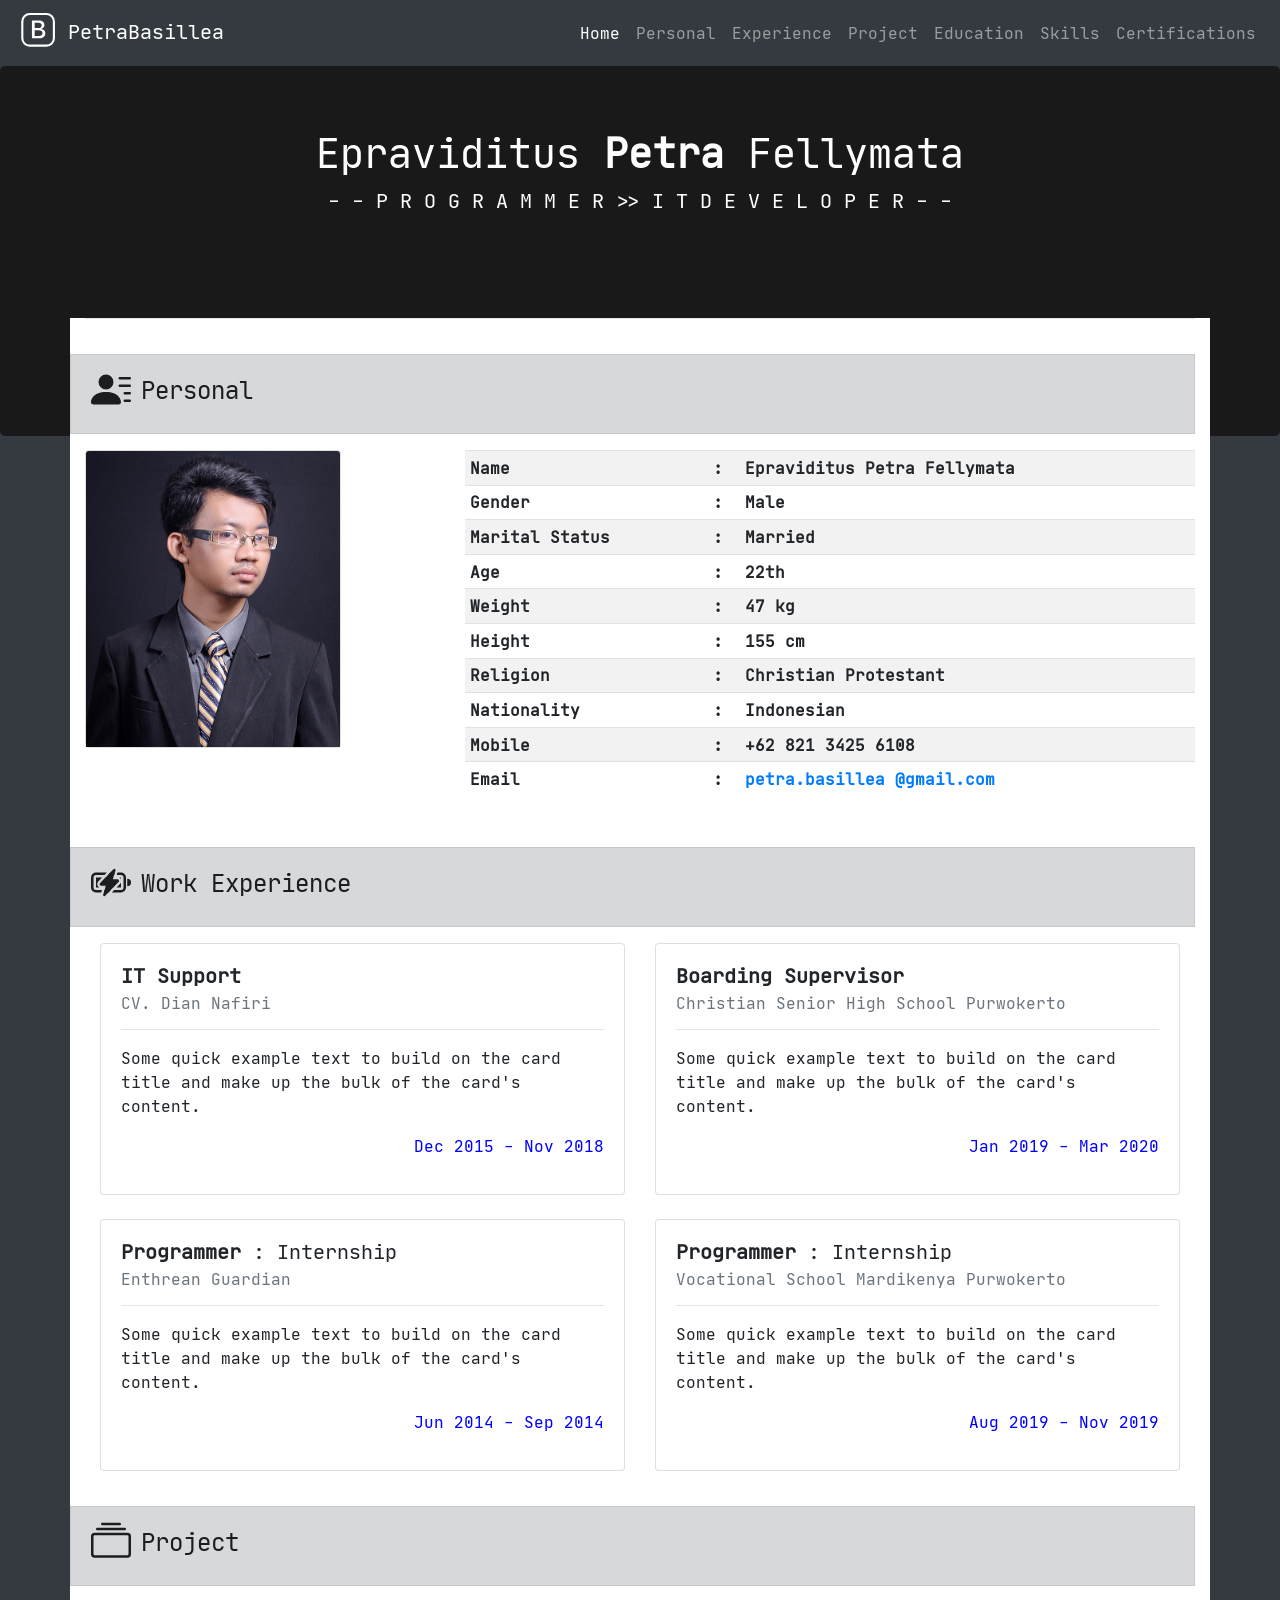
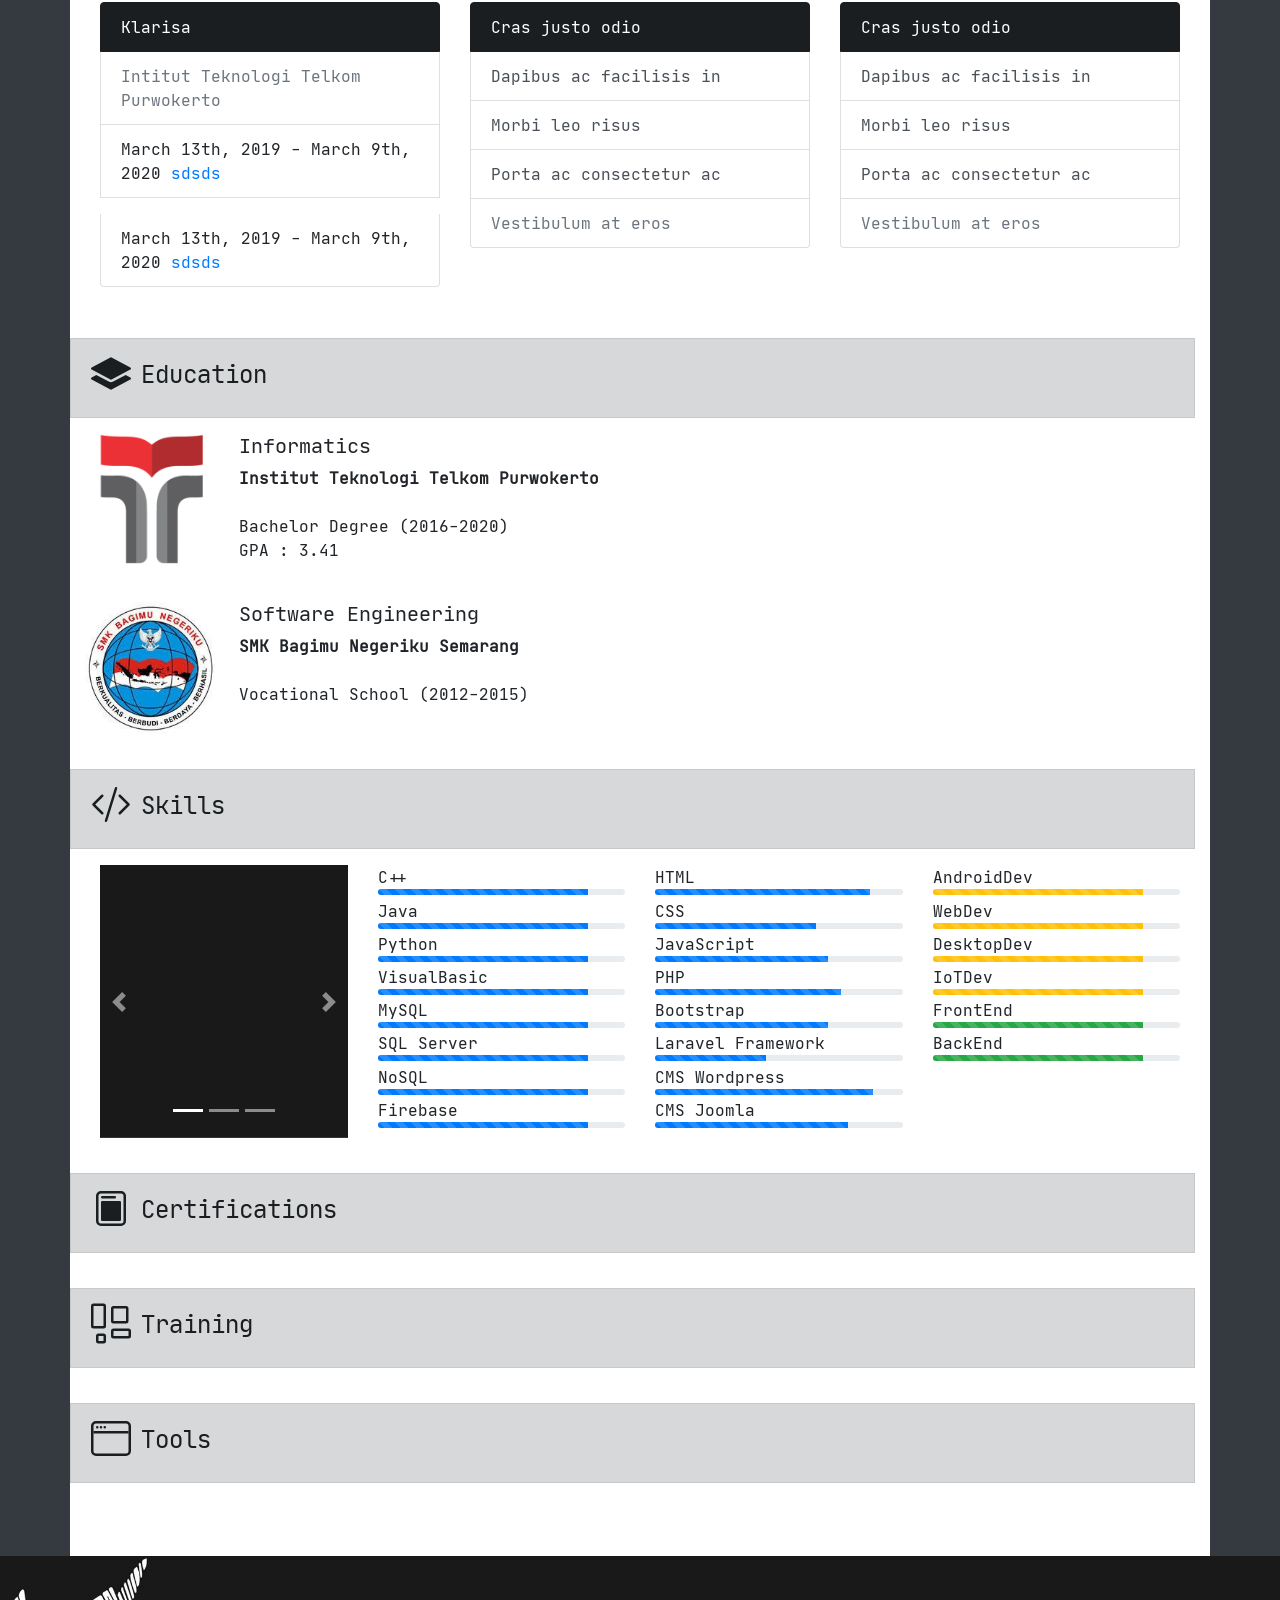
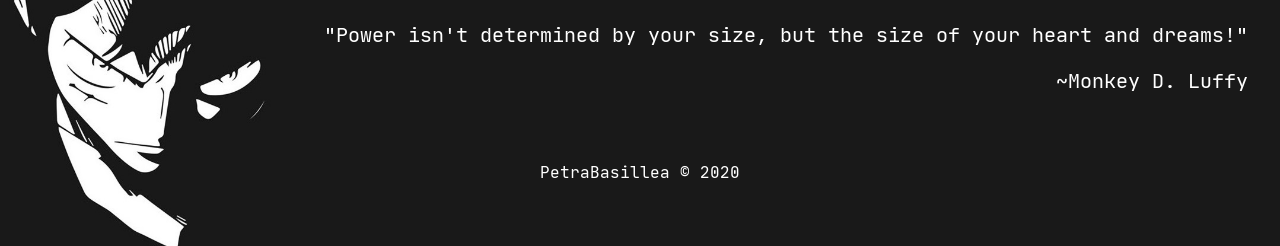
==== index.html @ 63dd1304 "add Project_" ====
<!doctype html>
<html lang="en">
<head>
  <!-- Required meta tags -->
  <meta charset="utf-8">
  <meta name="viewport" content="width=device-width, initial-scale=1, shrink-to-fit=no">

  <!-- Bootstrap CSS -->
  <link rel="stylesheet" href="https://stackpath.bootstrapcdn.com/bootstrap/4.4.1/css/bootstrap.min.css" integrity="sha384-Vkoo8x4CGsO3+Hhxv8T/Q5PaXtkKtu6ug5TOeNV6gBiFeWPGFN9MuhOf23Q9Ifjh" crossorigin="anonymous">
  <link rel="stylesheet" href="style.css" />
  <title>PetraBasillea</title>
</head>
<body class="bg-dark" id="Home">
  <nav class="navbar navbar-expand-lg navbar-dark bg-dark sticky-top">
    <a class="navbar-brand" href="index.html">
      <svg class="bi bi-bootstrap" width="2em" height="2em" viewBox="0 0 14 19" fill="currentColor" xmlns="http://www.w3.org/2000/svg">
        <path fill-rule="evenodd" d="M12 1H4a3 3 0 00-3 3v8a3 3 0 003 3h8a3 3 0 003-3V4a3 3 0 00-3-3zM4 0a4 4 0 00-4 4v8a4 4 0 004 4h8a4 4 0 004-4V4a4 4 0 00-4-4H4z" clip-rule="evenodd"/>
        <path fill-rule="evenodd" d="M8.537 12H5.062V3.545h3.399c1.587 0 2.543.809 2.543 2.11 0 .884-.65 1.675-1.483 1.816v.1c1.143.117 1.904.931 1.904 2.033 0 1.488-1.084 2.396-2.888 2.396zM6.375 4.658v2.467h1.558c1.16 0 1.764-.428 1.764-1.23 0-.78-.569-1.237-1.541-1.237H6.375zm1.898 6.229H6.375V8.162h1.822c1.236 0 1.887.463 1.887 1.348 0 .896-.627 1.377-1.811 1.377z" clip-rule="evenodd"/>
      </svg>
      PetraBasillea
    </a>
    <button class="navbar-toggler" type="button" data-toggle="collapse" data-target="#navbarSupportedContent" aria-controls="navbarSupportedContent" aria-expanded="false" aria-label="Toggle navigation">
      <span class="navbar-toggler-icon"></span>
    </button>

    <div class="collapse navbar-collapse" id="navbarSupportedContent">
      <ul class="navbar-nav mr-auto">
      </ul>
      <ul class="navbar-nav">
        <li class="nav-item active">
          <a class="nav-link" href="#Home">Home <span class="sr-only">(current)</span></a>
        </li>
        <li class="nav-item">
          <a class="nav-link" href="#Personal">Personal</a>
        </li>
        <li class="nav-item">
          <a class="nav-link" href="#Experience">Experience</a>
        </li>
        <li class="nav-item">
          <a class="nav-link" href="#">Project</a>
        </li>
        <li class="nav-item">
          <a class="nav-link" href="#">Education</a>
        </li>
        <li class="nav-item">
          <a class="nav-link" href="#">Skills</a>
        </li>
        <li class="nav-item">
          <a class="nav-link" href="#">Certifications</a>
        </li>
          <!-- <li class="nav-item dropdown">
            <a class="nav-link dropdown-toggle" href="#" id="navbarDropdown" role="button" data-toggle="dropdown" aria-haspopup="true" aria-expanded="false">
              Download
            </a>
            <div class="dropdown-menu" aria-labelledby="navbarDropdown">
              <a class="dropdown-item" href="#">CV</a>
              <a class="dropdown-item" href="#">Resume</a>
            </li> -->
          </ul>
        </div>
      </nav>

      <div class="jumbotron jumbotronx">
        <h1 class="display-5">Epraviditus <b>Petra</b> Fellymata</h1>
        <p class="lead" id="Personal">- - P R O G R A M M E R >> I T D E V E L O P E R - -</p>
      </div>


      <div class="container pnll">   
        <hr>
        <div class="alert alert-dark bbd"  role="alert">
          <h4 class="display-5">
            <svg class="bi bi-person-lines-fill" width="50" height="50" viewBox="0 0 20 18" fill="currentColor">
              <path fill-rule="evenodd" d="M1 14s-1 0-1-1 1-4 6-4 6 3 6 4-1 1-1 1H1zm5-6a3 3 0 100-6 3 3 0 000 6zm7 1.5a.5.5 0 01.5-.5h2a.5.5 0 010 1h-2a.5.5 0 01-.5-.5zm-2-3a.5.5 0 01.5-.5h4a.5.5 0 010 1h-4a.5.5 0 01-.5-.5zm0-3a.5.5 0 01.5-.5h4a.5.5 0 010 1h-4a.5.5 0 01-.5-.5zm2 9a.5.5 0 01.5-.5h2a.5.5 0 010 1h-2a.5.5 0 01-.5-.5z" clip-rule="evenodd"/>
            </svg>Personal
          </h4>
        </div>
        <div class="row">
          <div class="col-lg-4">
            <div class="card" style="width: 16rem;">
              <img src="asset/peter_bee.png" class="card-img-top" alt="Epraviditus Petra Fellymata">
                <!-- <div class="card-body">
                  <h5 class="card-title">About Me_</h5>
                  <p class="card-text">Basillea is Familly name</p>
                </div> -->
              </div>
            </div>
            <div class="col-sm">
              <table class="table table-striped table-sm">
                <tr>
                  <th>Name</th>
                  <th>:</th>
                  <th>Epraviditus Petra Fellymata</th>
                </tr>
                <tr>
                  <th>Gender</th>
                  <th>:</th>
                  <th>Male</th>
                </tr>
                <tr>
                  <th>Marital Status</th>
                  <th>:</th>
                  <th>Married</th>
                </tr>
                <tr>
                  <th>Age</th>
                  <th>:</th>
                  <th>22th</th>
                </tr>
                <tr>
                  <th>Weight</th>
                  <th>:</th>
                  <th>47 kg</th>
                </tr>
                <tr>
                  <th>Height</th>
                  <th>:</th>
                  <th>155 cm</th>
                </tr>
                <tr>
                  <th>Religion</th>
                  <th>:</th>
                  <th>Christian Protestant</th>
                </tr>
                <tr>
                  <th>Nationality</th>
                  <th>:</th>
                  <th>Indonesian</th>
                </tr>
                <tr>
                  <th>Mobile</th>
                  <th>:</th>
                  <th>+62 821 3425 6108</th>
                </tr>
                <tr>
                  <th>Email</th>
                  <th>:</th>
                  <th><a href="mailto:petra.basillea@gmail.com">petra.basillea @gmail.com</a></th>
                </tr>
              </table>
              <div id="Experience">
              </div>
            </div>
            
          </div>

          
          <div class="alert alert-dark bbd" role="alert">
            <h4 class="display-5">
              <svg class="bi bi-battery-charging" width="50" height="50" viewBox="0 0 20 18" fill="currentColor">
                <path d="M14.5 9.5a1.5 1.5 0 000-3v3z"/>
                <path fill-rule="evenodd" d="M9.585 2.568a.5.5 0 01.226.58L8.677 6.832h1.99a.5.5 0 01.364.843l-5.334 5.667a.5.5 0 01-.842-.49L5.99 9.167H4a.5.5 0 01-.364-.843l5.333-5.667a.5.5 0 01.616-.09z" clip-rule="evenodd"/>
                <path fill-rule="evenodd" d="M6.332 4H2a2 2 0 00-2 2v4a2 2 0 002 2h2.072l.307-1H2a1 1 0 01-1-1V6a1 1 0 011-1h3.391l.941-1zM4.45 6H2v4h1.313a1.5 1.5 0 01-.405-2.361L4.45 6zm.976 5l-.308 1H6.96l.21-.224h.001l.73-.776H6.53l-.085.09.028-.09H5.426zm1.354-1H5.733l.257-.833H4a.5.5 0 01-.364-.843l.793-.843L5.823 6h1.373L5.157 8.167h1.51a.5.5 0 01.478.647L6.78 10zm.69 0h1.374l1.394-1.482.793-.842a.5.5 0 00-.364-.843h-1.99L8.933 6H7.887l-.166.54-.199.646A.5.5 0 008 7.833h1.51L7.47 10zm.725-5H9.24l.308-1H7.706l-.942 1h1.374l.085-.09-.028.09zm2.4-1l-.308 1H12a1 1 0 011 1v4a1 1 0 01-1 1H9.276l-.942 1H12a2 2 0 002-2V6a2 2 0 00-2-2h-1.405zm-.378 6H12V8.02a1.499 1.499 0 01-.241.341L10.217 10zM12 6.646V6h-.646a1.5 1.5 0 01.646.646z" clip-rule="evenodd"/>
              </svg>Work Experience
            </h4>
          </div>
          <div class="container">
            <div class="row">
              <div class="col-sm">
                <div class="card">
                  <div class="card-body">
                    <h5 class="card-title"><b>IT Support</b></h5>
                    <h6 class="card-subtitle mb-2 text-muted">CV. Dian Nafiri</h6><hr>
                    <p class="card-text">Some quick example text to build on the card title and make up the bulk of the card's content.</p>
                    <p style="color: blue; text-align: right;">Dec 2015 - Nov 2018</p>
                  </div>
                </div>
              </div><br>
              <div class="col-sm">                
                <div class="card">
                  <div class="card-body">
                    <h5 class="card-title"><b>Boarding Supervisor</b></h5>
                    <h6 class="card-subtitle mb-2 text-muted">Christian Senior High School Purwokerto</h6><hr>
                    <p class="card-text">Some quick example text to build on the card title and make up the bulk of the card's content.</p>
                    <p style="color: blue; text-align: right;">Jan 2019 - Mar 2020</p>
                  </div>
                </div>
              </div>
            </div><br>
            <div class="row">
              <div class="col-sm">
                <div class="card">
                  <div class="card-body">
                    <h5 class="card-title"><b>Programmer</b> : Internship</h5>
                    <h6 class="card-subtitle mb-2 text-muted">Enthrean Guardian</h6><hr>
                    <p class="card-text">Some quick example text to build on the card title and make up the bulk of the card's content.</p>
                    <p style="color: blue; text-align: right;">Jun 2014 - Sep 2014</p>
                  </div>
                </div>
              </div><br>
              <div class="col-sm">
                <div class="card">
                  <div class="card-body">
                    <h5 class="card-title"><b>Programmer</b> : Internship</h5>
                    <h6 class="card-subtitle mb-2 text-muted">Vocational School Mardikenya Purwokerto</h6><hr>
                    <p class="card-text">Some quick example text to build on the card title and make up the bulk of the card's content.</p>
                    <p style="color: blue; text-align: right;">Aug 2019 - Nov 2019</p>
                  </div>
                </div>
              </div>
            </div>
          </div>
          


          <div class="alert alert-dark bbd" role="alert">
            <h4 class="display-5">
              <svg class="bi bi-collection" width="50" height="50" viewBox="0 0 20 18" fill="currentColor">
                <path fill-rule="evenodd" d="M14.5 13.5h-13A.5.5 0 011 13V6a.5.5 0 01.5-.5h13a.5.5 0 01.5.5v7a.5.5 0 01-.5.5zm-13 1A1.5 1.5 0 010 13V6a1.5 1.5 0 011.5-1.5h13A1.5 1.5 0 0116 6v7a1.5 1.5 0 01-1.5 1.5h-13zM2 3a.5.5 0 00.5.5h11a.5.5 0 000-1h-11A.5.5 0 002 3zm2-2a.5.5 0 00.5.5h7a.5.5 0 000-1h-7A.5.5 0 004 1z" clip-rule="evenodd"/>
              </svg>Project
            </h4>
          </div>
          <div class="container">
            <div class="row">
              <div class="col-md">
                <div class="list-group">
                  <button type="button" class="list-group-item list-group-item-dark list-group-item-action active" disabled="">
                    Klarisa
                  </button>
                  <button type="button" class="list-group-item list-group-item-action" disabled>Intitut Teknologi Telkom Purwokerto</button>
                  <p class="list-group-item">March 13th, 2019 - March 9th, 2020 <a href="">sdsds</a></p>
                  <p class="list-group-item">March 13th, 2019 - March 9th, 2020 <a href="">sdsds</a></p>
                </div>
              </div>
              <div class="col-md">
                <div class="list-group">
                  <button type="button" class="list-group-item list-group-item-dark list-group-item-action active">
                    Cras justo odio
                  </button>
                  <button type="button" class="list-group-item list-group-item-action">Dapibus ac facilisis in</button>
                  <button type="button" class="list-group-item list-group-item-action">Morbi leo risus</button>
                  <button type="button" class="list-group-item list-group-item-action">Porta ac consectetur ac</button>
                  <button type="button" class="list-group-item list-group-item-action" disabled>Vestibulum at eros</button>
                </div>
              </div>
              <div class="col-md">
                <div class="list-group">
                  <button type="button" class="list-group-item list-group-item-dark list-group-item-action active">
                    Cras justo odio
                  </button>
                  <button type="button" class="list-group-item list-group-item-action">Dapibus ac facilisis in</button>
                  <button type="button" class="list-group-item list-group-item-action">Morbi leo risus</button>
                  <button type="button" class="list-group-item list-group-item-action">Porta ac consectetur ac</button>
                  <button type="button" class="list-group-item list-group-item-action" disabled>Vestibulum at eros</button>
                </div>
              </div>
            </div>
          </div>


          <div class="alert alert-dark bbd" role="alert">
            <h4 class="display-5">
              <svg class="bi bi-layers-fill" width="50" height="50" viewBox="0 0 20 18" fill="currentColor">
                <path fill-rule="evenodd" d="M7.765 1.559a.5.5 0 01.47 0l7.5 4a.5.5 0 010 .882l-7.5 4a.5.5 0 01-.47 0l-7.5-4a.5.5 0 010-.882l7.5-4z" clip-rule="evenodd"/>
                <path fill-rule="evenodd" d="M2.125 8.567l-1.86.992a.5.5 0 000 .882l7.5 4a.5.5 0 00.47 0l7.5-4a.5.5 0 000-.882l-1.86-.992-5.17 2.756a1.5 1.5 0 01-1.41 0l.418-.785-.419.785-5.169-2.756z" clip-rule="evenodd"/>
              </svg>Education
            </h4>
          </div>



          <div class="media">
            <img src="asset/logo_ittp.png" class="mr-4" alt="Logo ITTP" width="130" height="130">
            <div class="media-body">
              <h5 class="mt-0">Informatics </h5>
              <b>Institut Teknologi Telkom Purwokerto</b><br>
              <br>
              <p>Bachelor Degree (2016-2020)<br>
                GPA : 3.41<br>
              </p>
            </div>
          </div>
          <br>
          <div class="media">
            <img src="asset/logo_SBN.jpg" class="mr-4" alt="Logo SMK Bagimu Negeriku Semarang" width="130">
            <div class="media-body">
              <h5 class="mt-0">Software Engineering</h5>
              <b>SMK Bagimu Negeriku Semarang</b><br><br>
              <p>Vocational School (2012-2015)</p>
            </div>
          </div>

          <div class="alert alert-dark bbd" role="alert">
            <h4 class="display-5">
              <svg class="bi bi-code-slash" width="50" height="50" viewBox="0 0 20 18" fill="currentColor"><path fill-rule="evenodd" d="M4.854 4.146a.5.5 0 010 .708L1.707 8l3.147 3.146a.5.5 0 01-.708.708l-3.5-3.5a.5.5 0 010-.708l3.5-3.5a.5.5 0 01.708 0zm6.292 0a.5.5 0 000 .708L14.293 8l-3.147 3.146a.5.5 0 00.708.708l3.5-3.5a.5.5 0 000-.708l-3.5-3.5a.5.5 0 00-.708 0zm-.999-3.124a.5.5 0 01.33.625l-4 13a.5.5 0 01-.955-.294l4-13a.5.5 0 01.625-.33z" clip-rule="evenodd"/>
              </svg>Skills
            </h4>
          </div>

          <div class="container">
            <div class="row">
              <div class="col-md">
                <div id="carouselExampleIndicators" class="carousel slide" data-ride="carousel">
                  <ol class="carousel-indicators">
                    <li data-target="#carouselExampleIndicators" data-slide-to="0" class="active"></li>
                    <li data-target="#carouselExampleIndicators" data-slide-to="1"></li>
                    <li data-target="#carouselExampleIndicators" data-slide-to="2"></li>
                  </ol>
                  <div class="carousel-inner">
                    <div class="carousel-item active">
                      <img class="d-block w-100" src="asset/slide.jpg" alt="First slide">
                    </div>
                    <div class="carousel-item">
                      <img class="d-block w-100" src="asset/slide.jpg" alt="Second slide">
                    </div>
                    <div class="carousel-item">
                      <img class="d-block w-100" src="asset/slide.jpg" alt="Third slide">
                    </div>
                  </div>
                  <a class="carousel-control-prev" href="#carouselExampleIndicators" role="button" data-slide="prev">
                    <span class="carousel-control-prev-icon" aria-hidden="true"></span>
                    <span class="sr-only">Previous</span>
                  </a>
                  <a class="carousel-control-next" href="#carouselExampleIndicators" role="button" data-slide="next">
                    <span class="carousel-control-next-icon" aria-hidden="true"></span>
                    <span class="sr-only">Next</span>
                  </a>
                </div>
              </div>
              <div class="col-sm">C++
                <div class="progress pgg" style="height: 6px;">
                  <div class="progress-bar progress-bar-striped" role="progressbar" style="width: 85%;"></div>
                </div>Java
                <div class="progress pgg" style="height: 6px;">
                  <div class="progress-bar progress-bar-striped" role="progressbar" style="width: 85%;"></div>
                </div>Python
                <div class="progress pgg" style="height: 6px;">
                  <div class="progress-bar progress-bar-striped" role="progressbar" style="width: 85%;"></div>
                </div>VisualBasic
                <div class="progress pgg" style="height: 6px;">
                  <div class="progress-bar progress-bar-striped" role="progressbar" style="width: 85%;"></div>
                </div>MySQL
                <div class="progress pgg" style="height: 6px;">
                  <div class="progress-bar progress-bar-striped" role="progressbar" style="width: 85%;"></div>
                </div>SQL Server
                <div class="progress pgg" style="height: 6px;">
                  <div class="progress-bar progress-bar-striped" role="progressbar" style="width: 85%;"></div>
                </div>NoSQL
                <div class="progress pgg" style="height: 6px;">
                  <div class="progress-bar progress-bar-striped" role="progressbar" style="width: 85%;"></div>
                </div>Firebase
                <div class="progress pgg" style="height: 6px;">
                  <div class="progress-bar progress-bar-striped" role="progressbar" style="width: 85%;"></div>
                </div>
              </div>
              <div class="col-sm">HTML
                <div class="progress pgg" style="height: 6px;">
                  <div class="progress-bar progress-bar-striped" role="progressbar" style="width: 87%;"></div>
                </div>CSS
                <div class="progress pgg" style="height: 6px;">
                  <div class="progress-bar progress-bar-striped" role="progressbar" style="width: 65%;"></div>
                </div>JavaScript
                <div class="progress pgg" style="height: 6px;">
                  <div class="progress-bar progress-bar-striped" role="progressbar" style="width: 70%;"></div>
                </div>PHP
                <div class="progress pgg" style="height: 6px;">
                  <div class="progress-bar progress-bar-striped" role="progressbar" style="width: 75%;"></div>
                </div>Bootstrap
                <div class="progress pgg" style="height: 6px;">
                  <div class="progress-bar progress-bar-striped" role="progressbar" style="width: 70%;"></div>
                </div>Laravel Framework
                <div class="progress pgg" style="height: 6px;">
                  <div class="progress-bar progress-bar-striped" role="progressbar" style="width: 45%;"></div>
                </div>CMS Wordpress
                <div class="progress pgg" style="height: 6px;">
                  <div class="progress-bar progress-bar-striped" role="progressbar" style="width: 88%;"></div>
                </div>CMS Joomla
                <div class="progress pgg" style="height: 6px;">
                  <div class="progress-bar progress-bar-striped" role="progressbar" style="width: 78%;"></div>
                </div>
              </div>
              <div class="col-md">AndroidDev
                <div class="progress pgg" style="height: 6px;">
                  <div class="progress-bar bg-warning progress-bar-striped" role="progressbar" style="width: 85%;"></div>
                </div>WebDev
                <div class="progress pgg" style="height: 6px;">
                  <div class="progress-bar bg-warning progress-bar-striped" role="progressbar" style="width: 85%;"></div>
                </div>DesktopDev
                <div class="progress pgg" style="height: 6px;">
                  <div class="progress-bar bg-warning progress-bar-striped" role="progressbar" style="width: 85%;"></div>
                </div>IoTDev
                <div class="progress pgg" style="height: 6px;">
                  <div class="progress-bar bg-warning progress-bar-striped" role="progressbar" style="width: 85%;"></div>
                </div>FrontEnd
                <div class="progress pgg" style="height: 6px;">
                  <div class="progress-bar bg-success progress-bar-striped" role="progressbar" style="width: 85%;"></div>
                </div>BackEnd
                <div class="progress pgg" style="height: 6px;">
                  <div class="progress-bar bg-success progress-bar-striped" role="progressbar" style="width: 85%;"></div>
                </div>
              </div>
            </div>
          </div>


          <div class="alert alert-dark bbd" role="alert">
            <h4 class="display-5">
              <svg class="bi bi-file-post" width="50" height="50" viewBox="0 0 20 18" fill="currentColor">
                <path fill-rule="evenodd" d="M4 1h8a2 2 0 012 2v10a2 2 0 01-2 2H4a2 2 0 01-2-2V3a2 2 0 012-2zm0 1a1 1 0 00-1 1v10a1 1 0 001 1h8a1 1 0 001-1V3a1 1 0 00-1-1H4z" clip-rule="evenodd"/>
                <path d="M4 5.5a.5.5 0 01.5-.5h7a.5.5 0 01.5.5v7a.5.5 0 01-.5.5h-7a.5.5 0 01-.5-.5v-7z"/>
                <path fill-rule="evenodd" d="M4 3.5a.5.5 0 01.5-.5h5a.5.5 0 010 1h-5a.5.5 0 01-.5-.5z" clip-rule="evenodd"/>
              </svg>Certifications
            </h4>
          </div>


          <div class="alert alert-dark bbd" role="alert">
            <h4 class="display-5">
              <svg class="bi bi-layout-wtf" width="50" height="50" viewBox="0 0 20 18" fill="currentColor">
                <path fill-rule="evenodd" d="M5 1H1v8h4V1zM1 0a1 1 0 00-1 1v8a1 1 0 001 1h4a1 1 0 001-1V1a1 1 0 00-1-1H1zm13 2H9v5h5V2zM9 1a1 1 0 00-1 1v5a1 1 0 001 1h5a1 1 0 001-1V2a1 1 0 00-1-1H9zM5 13H3v2h2v-2zm-2-1a1 1 0 00-1 1v2a1 1 0 001 1h2a1 1 0 001-1v-2a1 1 0 00-1-1H3zm12-1H9v2h6v-2zm-6-1a1 1 0 00-1 1v2a1 1 0 001 1h6a1 1 0 001-1v-2a1 1 0 00-1-1H9z" clip-rule="evenodd"/>
              </svg>Training
            </h4>
          </div>


          <div class="alert alert-dark bbd" role="alert">
            <h4 class="display-5">
              <svg class="bi bi-window" width="50" height="50" viewBox="0 0 20 18" fill="currentColor">
                <path fill-rule="evenodd" d="M14 2H2a1 1 0 00-1 1v10a1 1 0 001 1h12a1 1 0 001-1V3a1 1 0 00-1-1zM2 1a2 2 0 00-2 2v10a2 2 0 002 2h12a2 2 0 002-2V3a2 2 0 00-2-2H2z" clip-rule="evenodd"/>
                <path fill-rule="evenodd" d="M15 6H1V5h14v1z" clip-rule="evenodd"/>
                <path d="M3 3.5a.5.5 0 11-1 0 .5.5 0 011 0zm1.5 0a.5.5 0 11-1 0 .5.5 0 011 0zm1.5 0a.5.5 0 11-1 0 .5.5 0 011 0z"/>
              </svg>Tools
            </h4>
          </div>



          <br><br><br>
        </div>

        <div class="jumbotron jumbotronz" style="border-radius: 0 0 0 0;">
          <p class="lead">"Power isn't determined by your size, but the size of your heart and dreams!"</p>
          <p class="lead">~Monkey D. Luffy</p>

          <center><p class="kaki">PetraBasillea &copy; 2020</p></center>
        </div>


        <script src="https://code.jquery.com/jquery-3.4.1.slim.min.js" integrity="sha384-J6qa4849blE2+poT4WnyKhv5vZF5SrPo0iEjwBvKU7imGFAV0wwj1yYfoRSJoZ+n" crossorigin="anonymous">
        </script>
        <script src="https://cdn.jsdelivr.net/npm/popper.js@1.16.0/dist/umd/popper.min.js" integrity="sha384-Q6E9RHvbIyZFJoft+2mJbHaEWldlvI9IOYy5n3zV9zzTtmI3UksdQRVvoxMfooAo" crossorigin="anonymous">
        </script>
        <script src="https://stackpath.bootstrapcdn.com/bootstrap/4.4.1/js/bootstrap.min.js" integrity="sha384-wfSDF2E50Y2D1uUdj0O3uMBJnjuUD4Ih7YwaYd1iqfktj0Uod8GCExl3Og8ifwB6" crossorigin="anonymous">
        </script>


      </body>
      </html>
---- style.css ----
/*----By; Epraviditus Petra Fellymata A.K.A PetraBasillea
----------https://github.com/petrabasillea/
----------petrabasillea.github.io*/


@font-face {
  font-family: 'MyWebFont';
  src: url('asset/font/webfont.eot'); /* IE9 Compat Modes */
  src: url('asset/font/webfont.eot?#iefix') format('embedded-opentype'), /* IE6-IE8 */
       url('asset/font/webfont.woff2') format('woff2'), /* Super Modern Browsers */
       url('asset/font/webfont.woff') format('woff'), /* Pretty Modern Browsers */
       url('asset/font/webfont.ttf')  format('truetype'), /* Safari, Android, iOS */
       url('asset/font/webfont.woff2') format('svg'); /* Legacy iOS */
}

body{
	font-family: 'MyWebFont', Fallback, sans-serif;
}

.jumbotronx{
	 background-image: url(asset/carousel.jpg);
	 background-size: cover;
	 height: 370px;
	 text-align: center;
	 color: white;
}

.jumbotronz{
	 background-image: url(asset/footer.jpg);
	 background-size: cover;
	 height: 290px;
	 text-align: right;
	 color: white;
	 margin-top: -15px;
	 margin-bottom: 0px;
}

.pnll{
	margin-top: -150px;
	background-color: white;
	/*border: 0 0 0 0;
	box-shadow: 0 0 13px 12px;*/
}

.bbd{
	border-radius: 0 0 0 0;
	height: 80px;
	margin-top: 35px;
	margin-left: -15px;
}

.pgg{
	margin-bottom: 3.2px;
}

.info-panel{
	background-color: white;
}

.kaki{
	font-size: 16px;
	font-style: normal;
	margin-top: 64px;
}
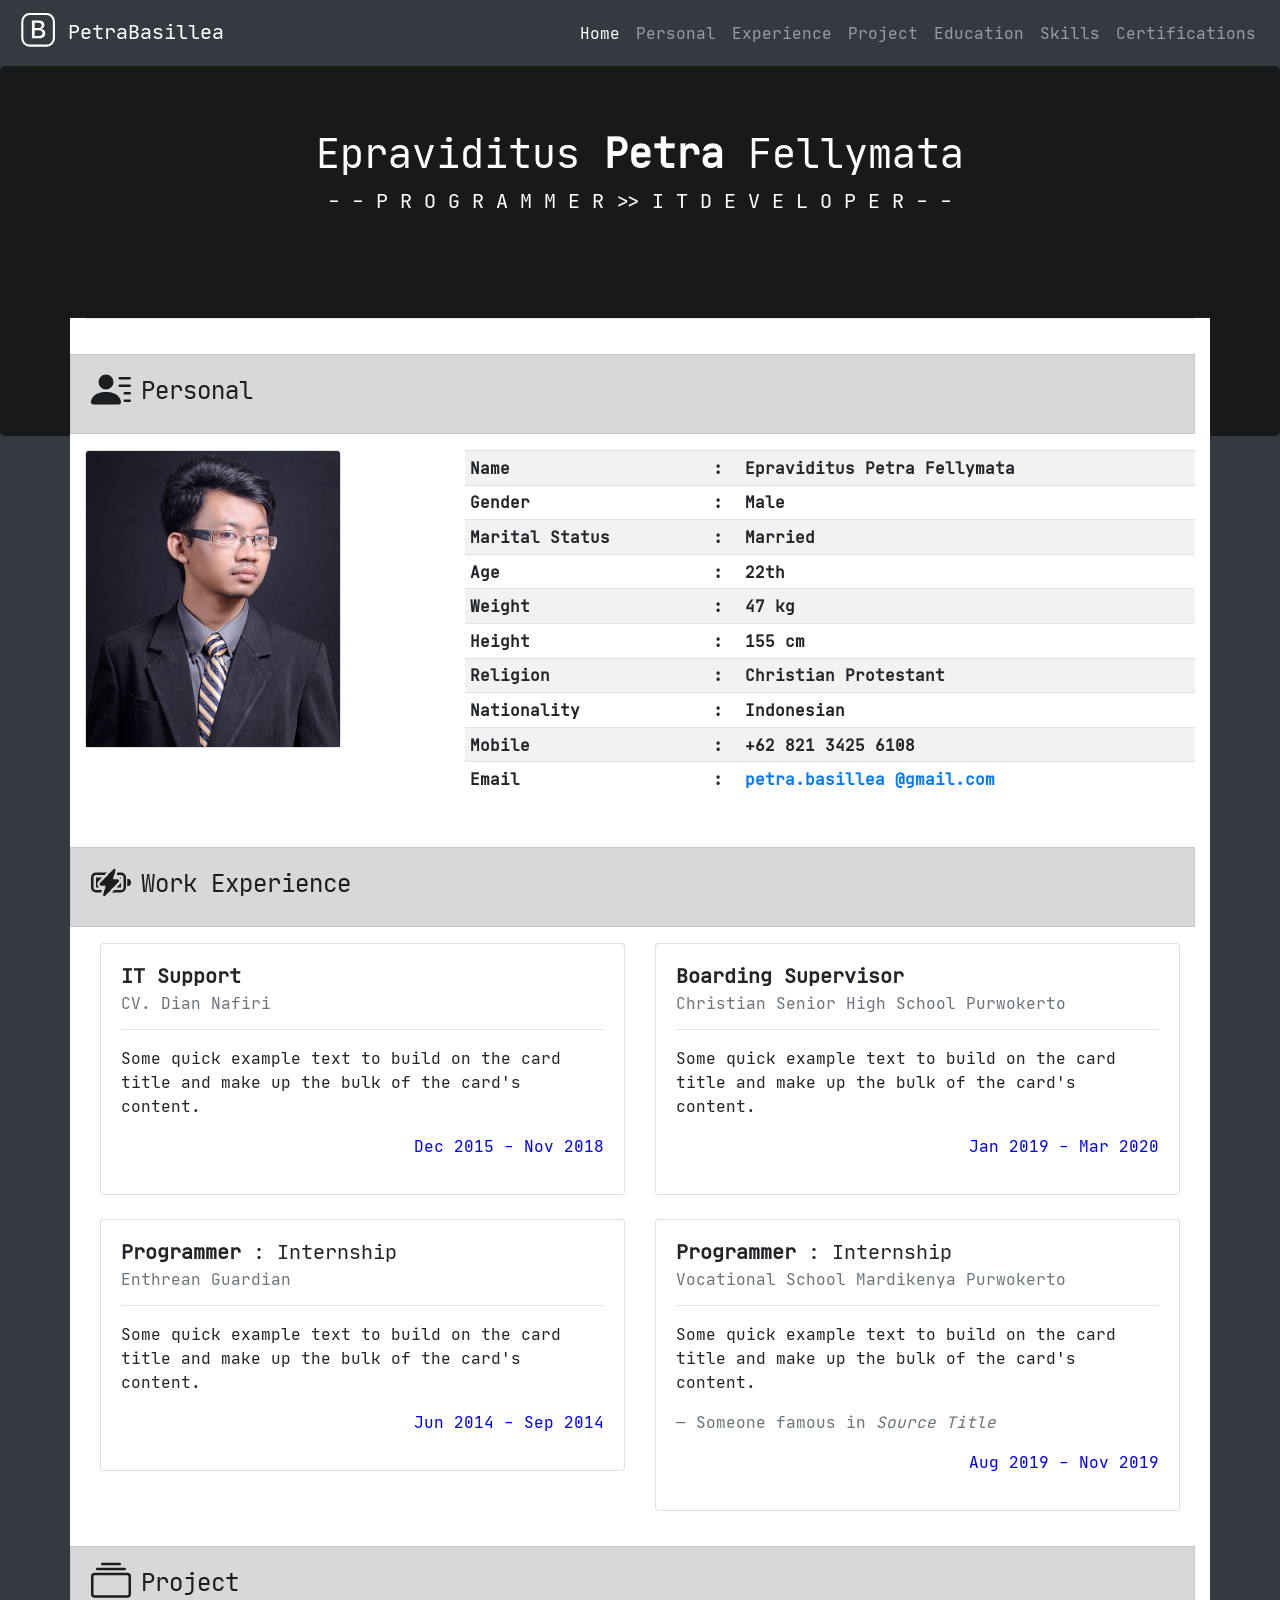
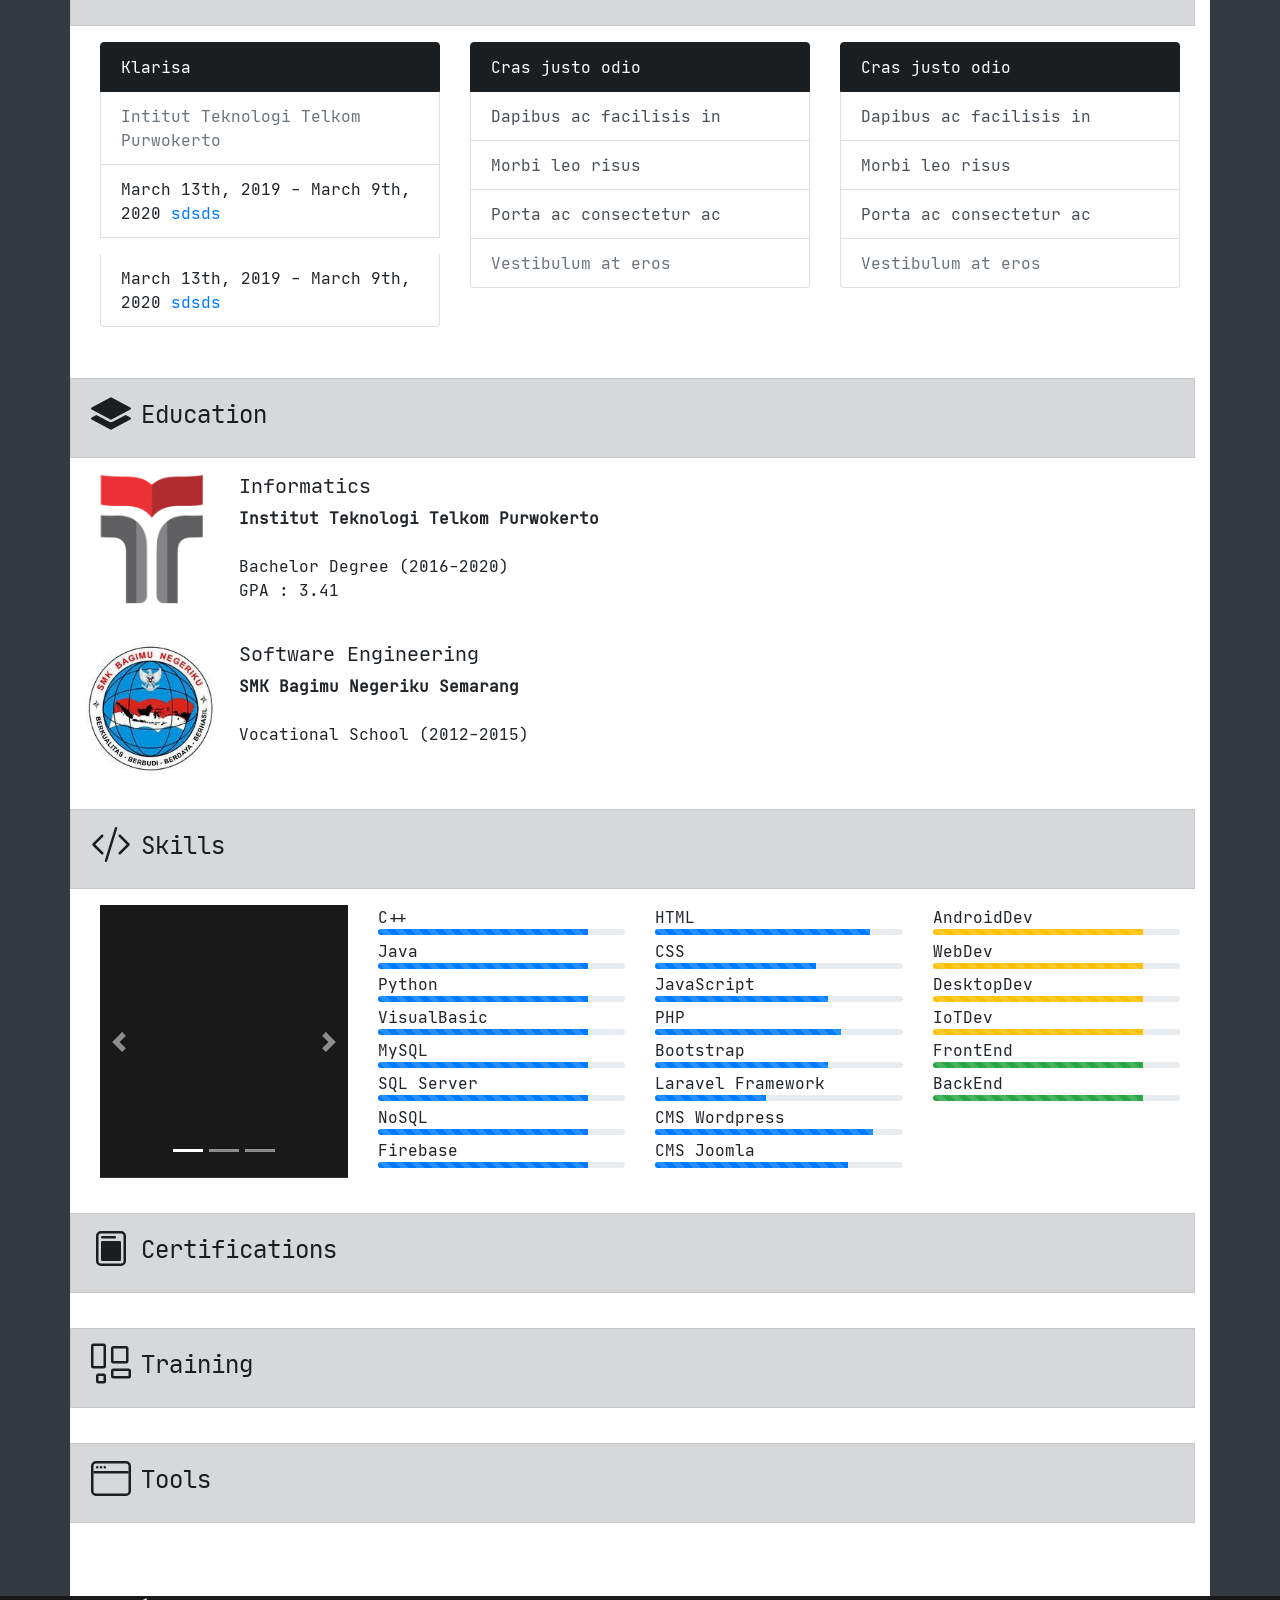
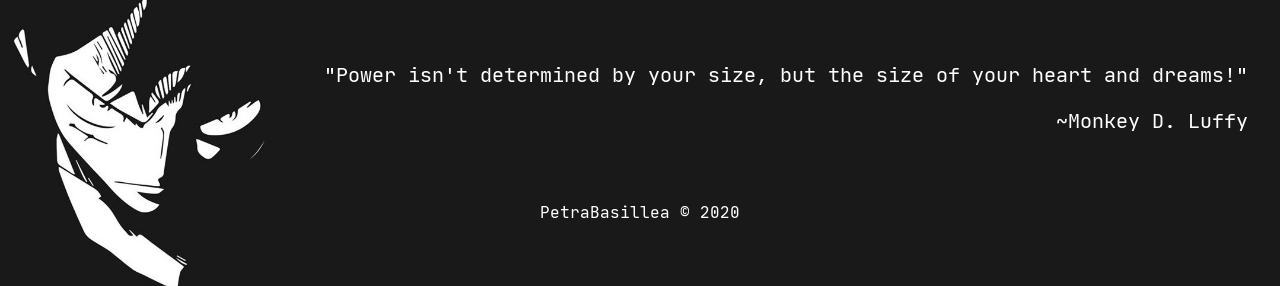
==== commit 6fd031c4: "Perubahan Index Menambahkan project dan work" ====
--- a/index.html
+++ b/index.html
@@ -194,6 +194,9 @@
                     <h5 class="card-title"><b>Programmer</b> : Internship</h5>
                     <h6 class="card-subtitle mb-2 text-muted">Vocational School Mardikenya Purwokerto</h6><hr>
                     <p class="card-text">Some quick example text to build on the card title and make up the bulk of the card's content.</p>
+                    <blockquote class="blockquote">
+                      <footer class="blockquote-footer">Someone famous in <cite title="Source Title">Source Title</cite></footer>
+                    </blockquote>
                     <p style="color: blue; text-align: right;">Aug 2019 - Nov 2019</p>
                   </div>
                 </div>
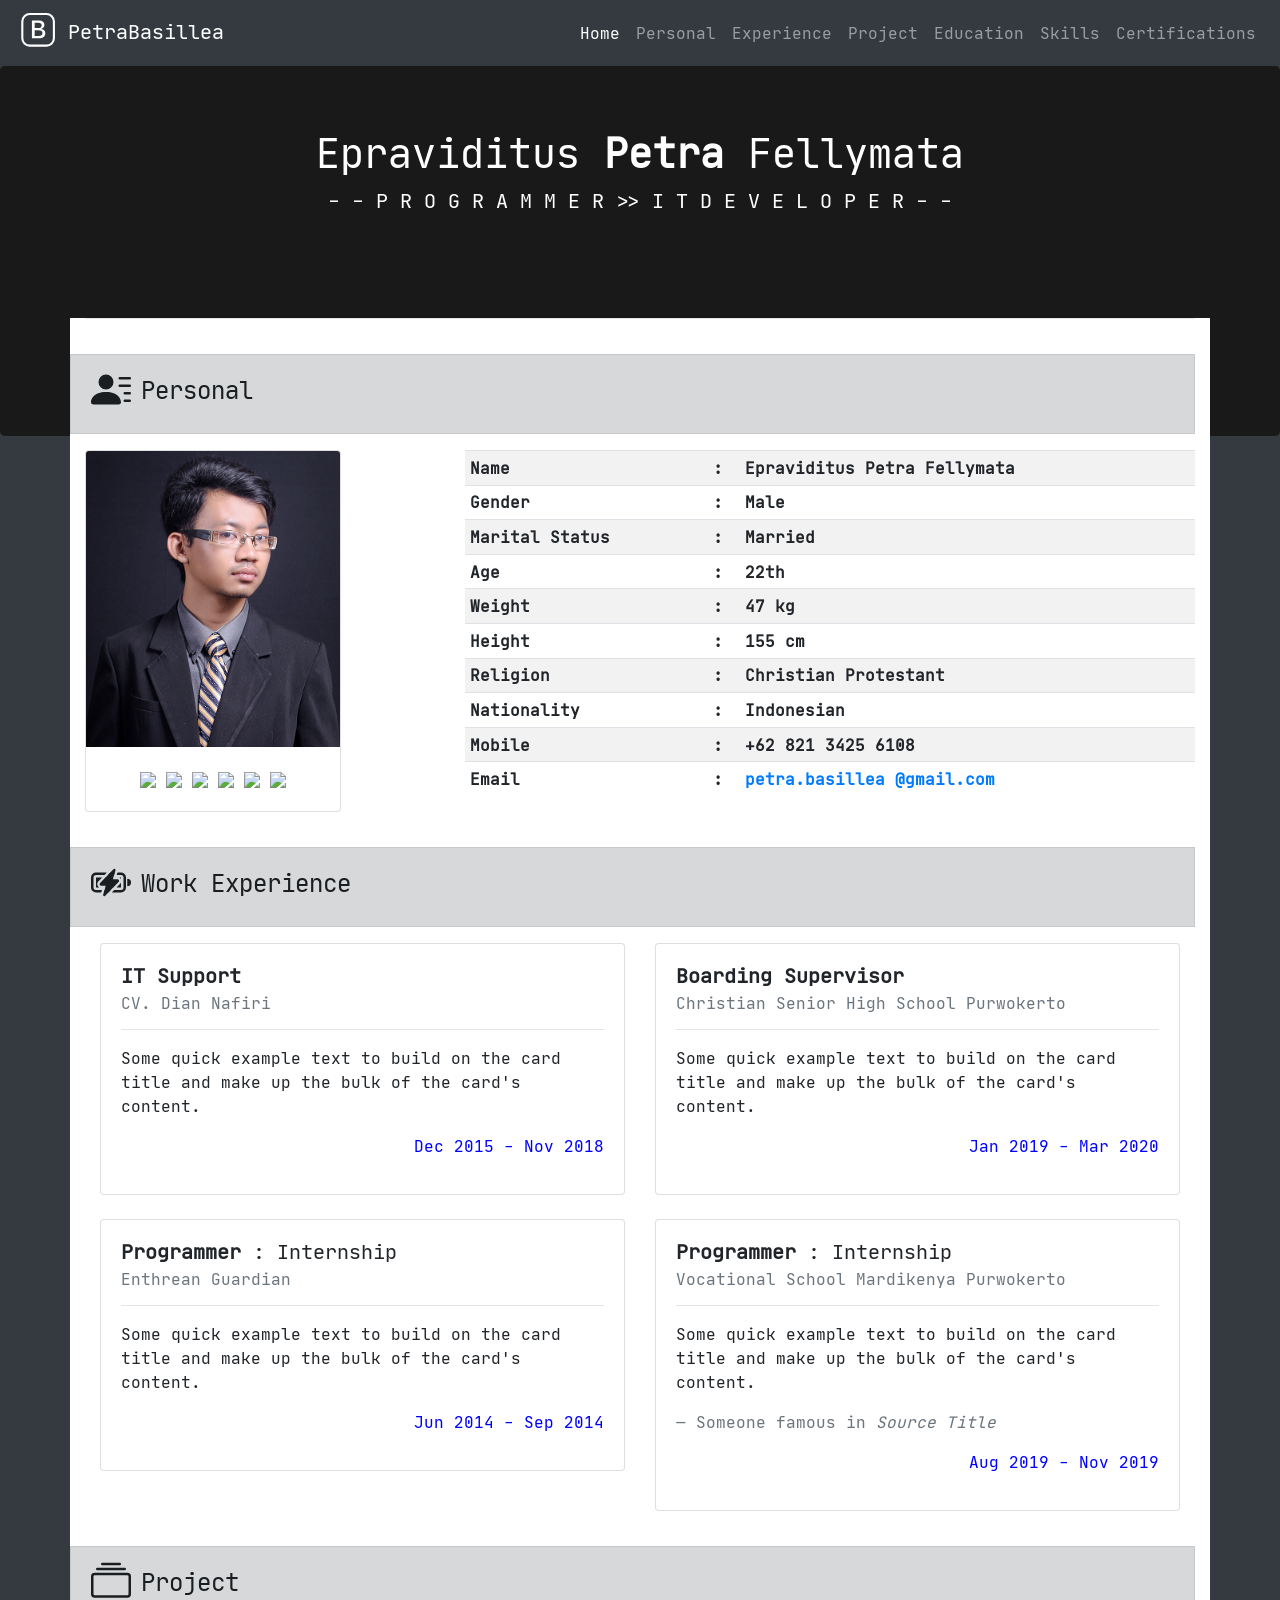
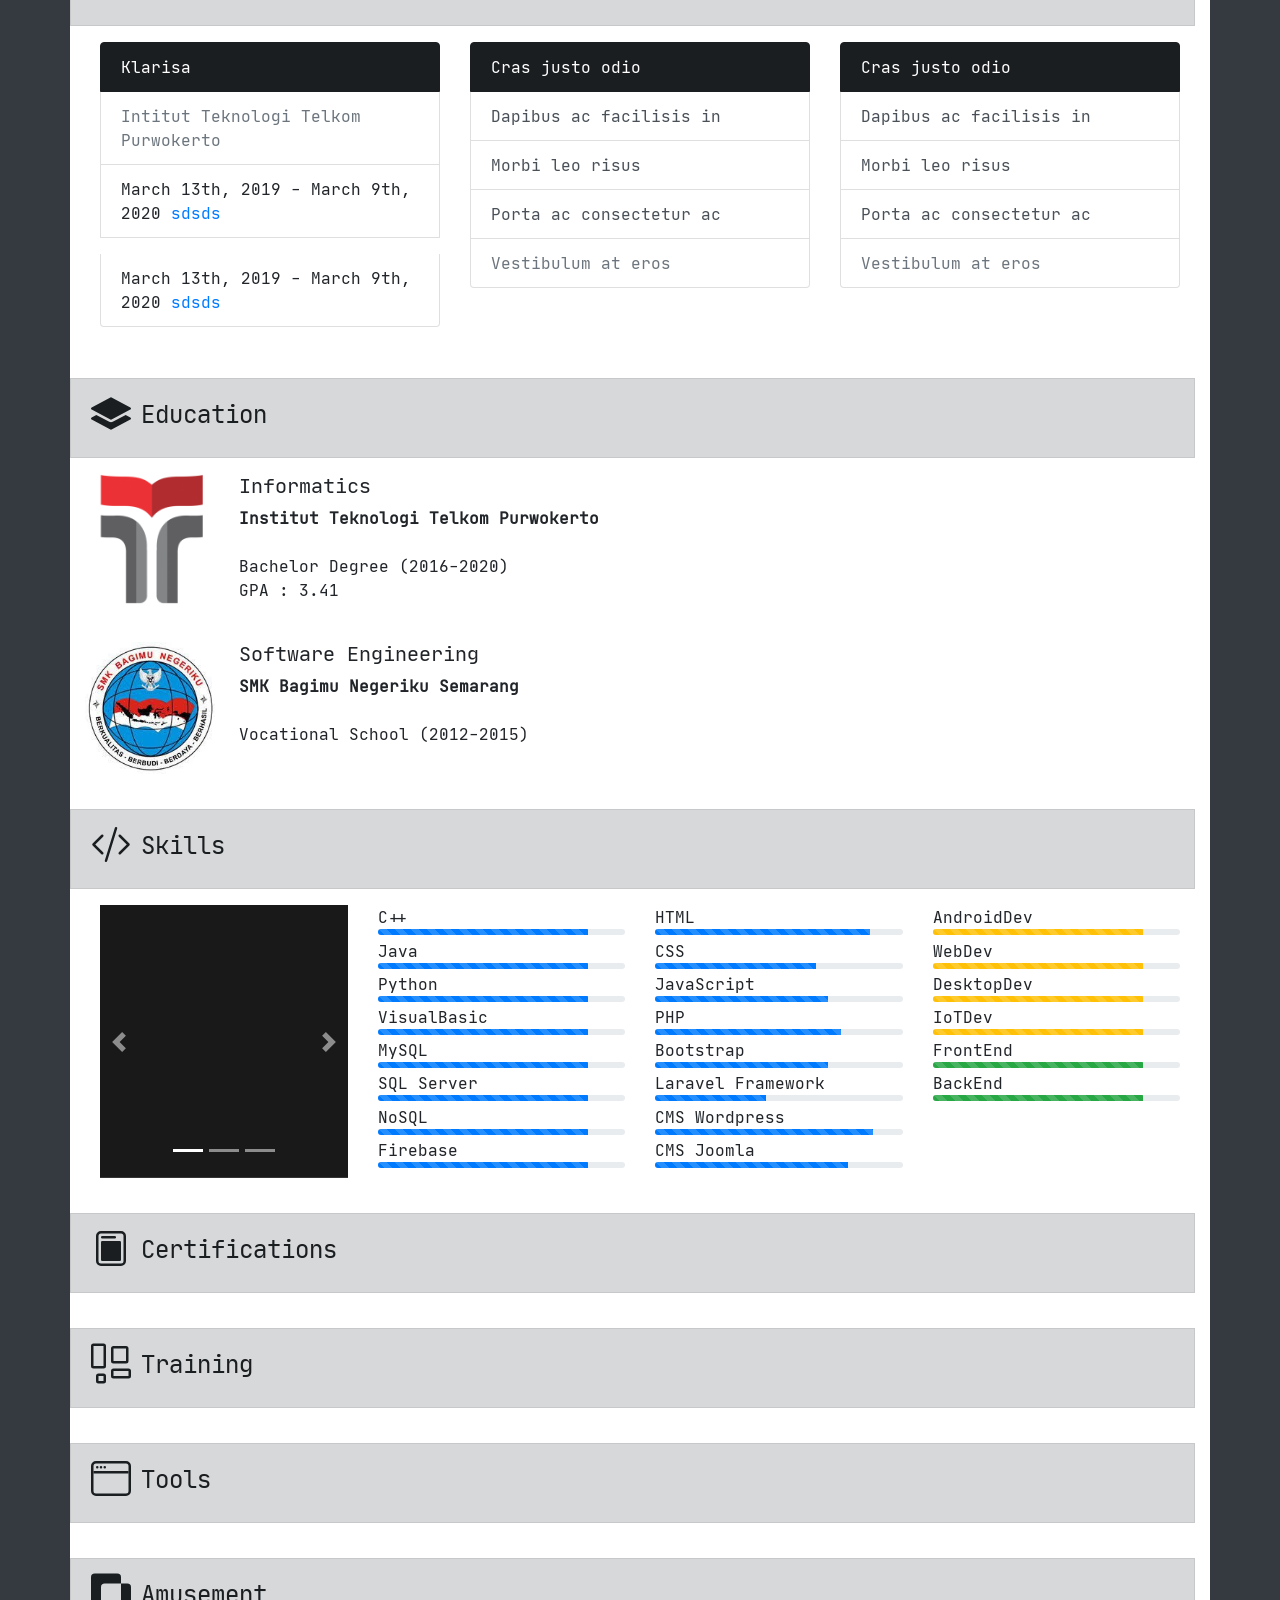
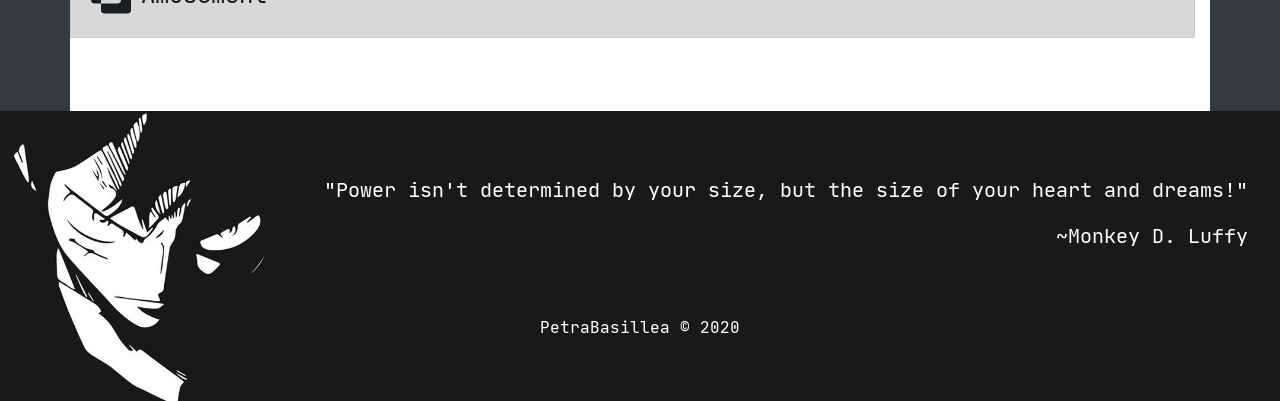
==== commit dc10e726: "Penambahan contact" ====
--- a/index.html
+++ b/index.html
@@ -79,10 +79,16 @@
           <div class="col-lg-4">
             <div class="card" style="width: 16rem;">
               <img src="asset/peter_bee.png" class="card-img-top" alt="Epraviditus Petra Fellymata">
-                <!-- <div class="card-body">
-                  <h5 class="card-title">About Me_</h5>
-                  <p class="card-text">Basillea is Familly name</p>
-                </div> -->
+                <div class="card-body">
+                  <center>
+                  <a href="https://www.linkedin.com/in/petrabasillea/" target=”_blank”><img src="asset/icon_contact/linkedin.svg" class="width="20" height="20""></a>
+                  <a href="https://www.github.com/petrabasillea/" target=”_blank”><img src="asset/icon_contact/github.svg" class="width="20" height="20""></a>
+                  <a href="https://wa.me/6282134256108" target=”_blank”><img src="asset/icon_contact/whatsapp.svg" class="width="20" height="20""></a>
+                  <a href="https://t.me/petrabasillea" target=”_blank”><img src="asset/icon_contact/telegram.svg" class="width="20" height="20""></a>
+                  <a href="https://www.facebook.com/petrabasillea" target=”_blank”><img src="asset/icon_contact/facebook.svg" class="width="20" height="20""></a>
+                  <a href="https://twitter.com/PetraBasillea" target=”_blank”><img src="asset/icon_contact/twitter.svg" class="width="20" height="20""></a>
+                </center>
+                </div>
               </div>
             </div>
             <div class="col-sm">
@@ -427,6 +433,15 @@
           </div>
 
 
+          <div class="alert alert-dark bbd" role="alert">
+            <h4 class="display-5">
+              <svg class="bi bi-exclude" width="50" height="50" viewBox="0 0 20 18" fill="currentColor">
+                <path fill-rule="evenodd" d="M1.5 0A1.5 1.5 0 000 1.5v9A1.5 1.5 0 001.5 12H4v2.5A1.5 1.5 0 005.5 16h9a1.5 1.5 0 001.5-1.5v-9A1.5 1.5 0 0014.5 4H12V1.5A1.5 1.5 0 0010.5 0h-9zM12 4H5.5A1.5 1.5 0 004 5.5V12h6.5a1.5 1.5 0 001.5-1.5V4z" clip-rule="evenodd"/>
+              </svg>Amusement
+            </h4>
+          </div>
+
+
 
           <br><br><br>
         </div>
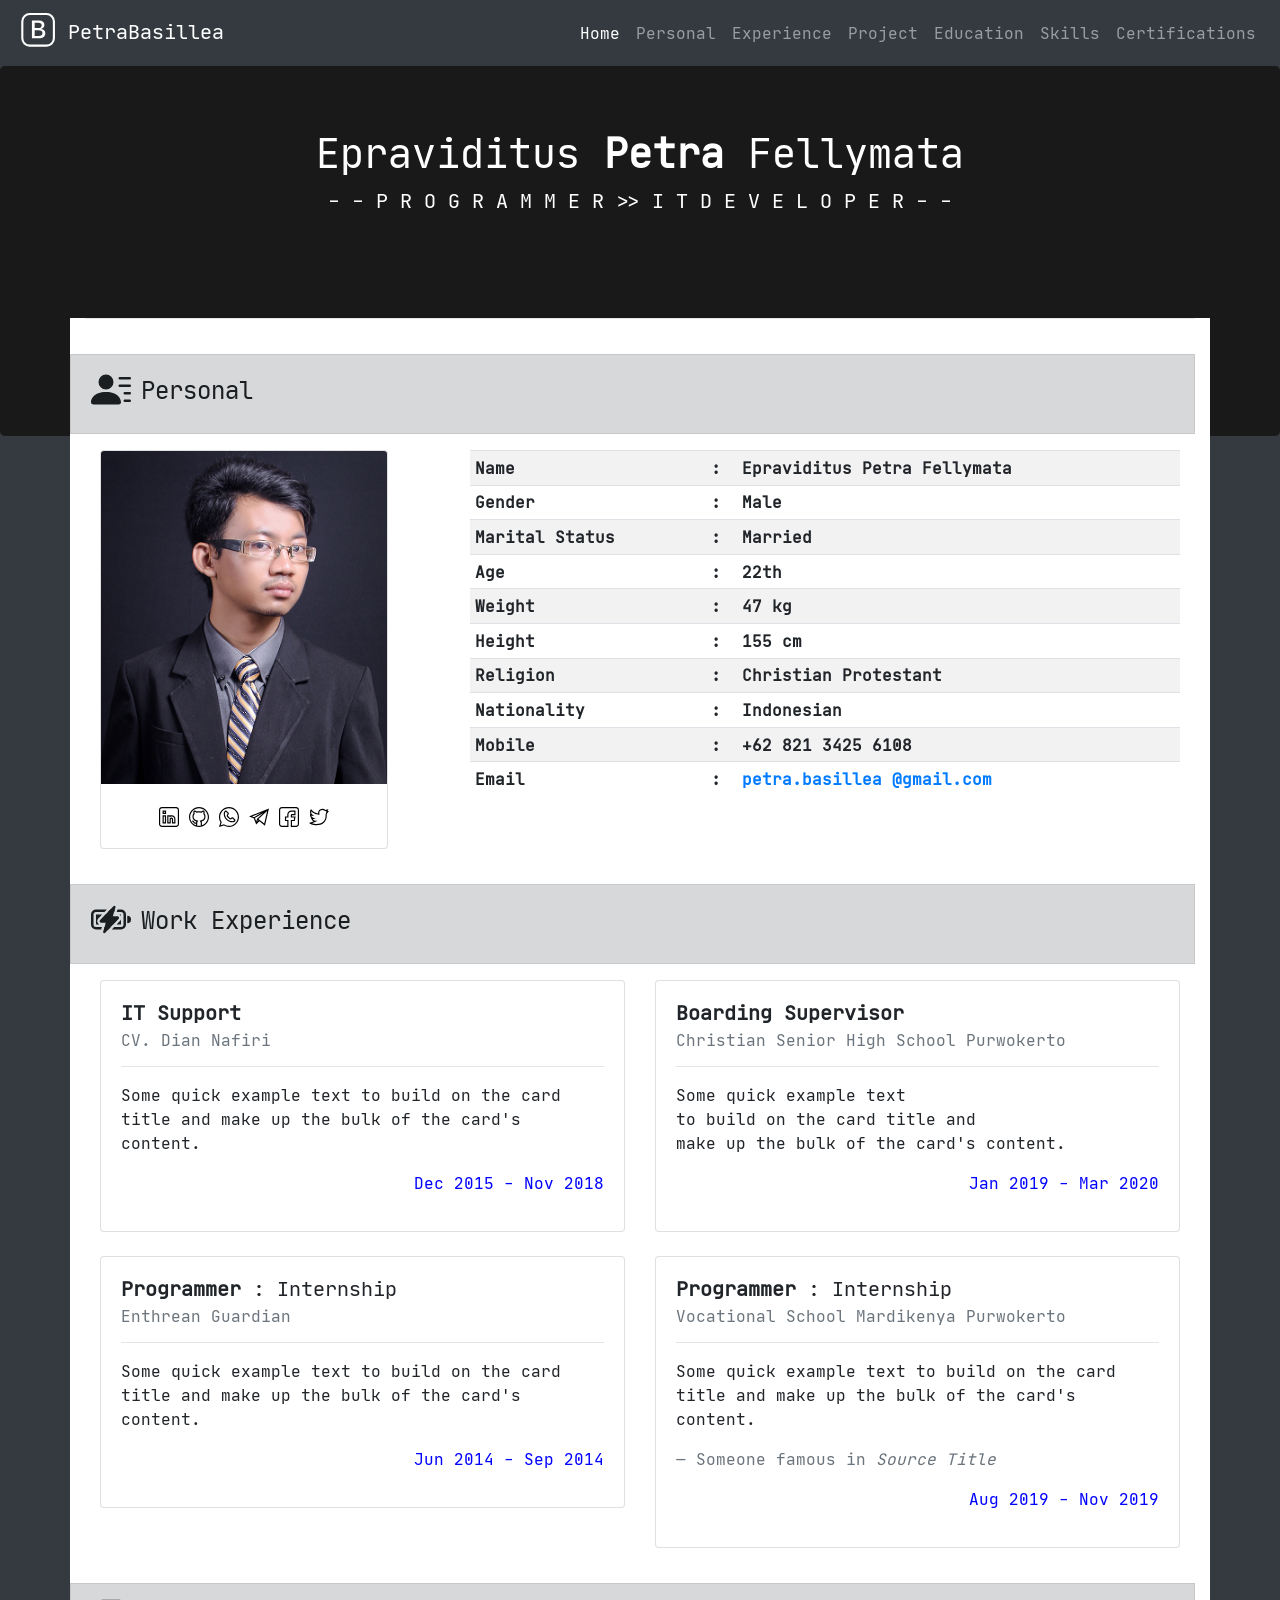
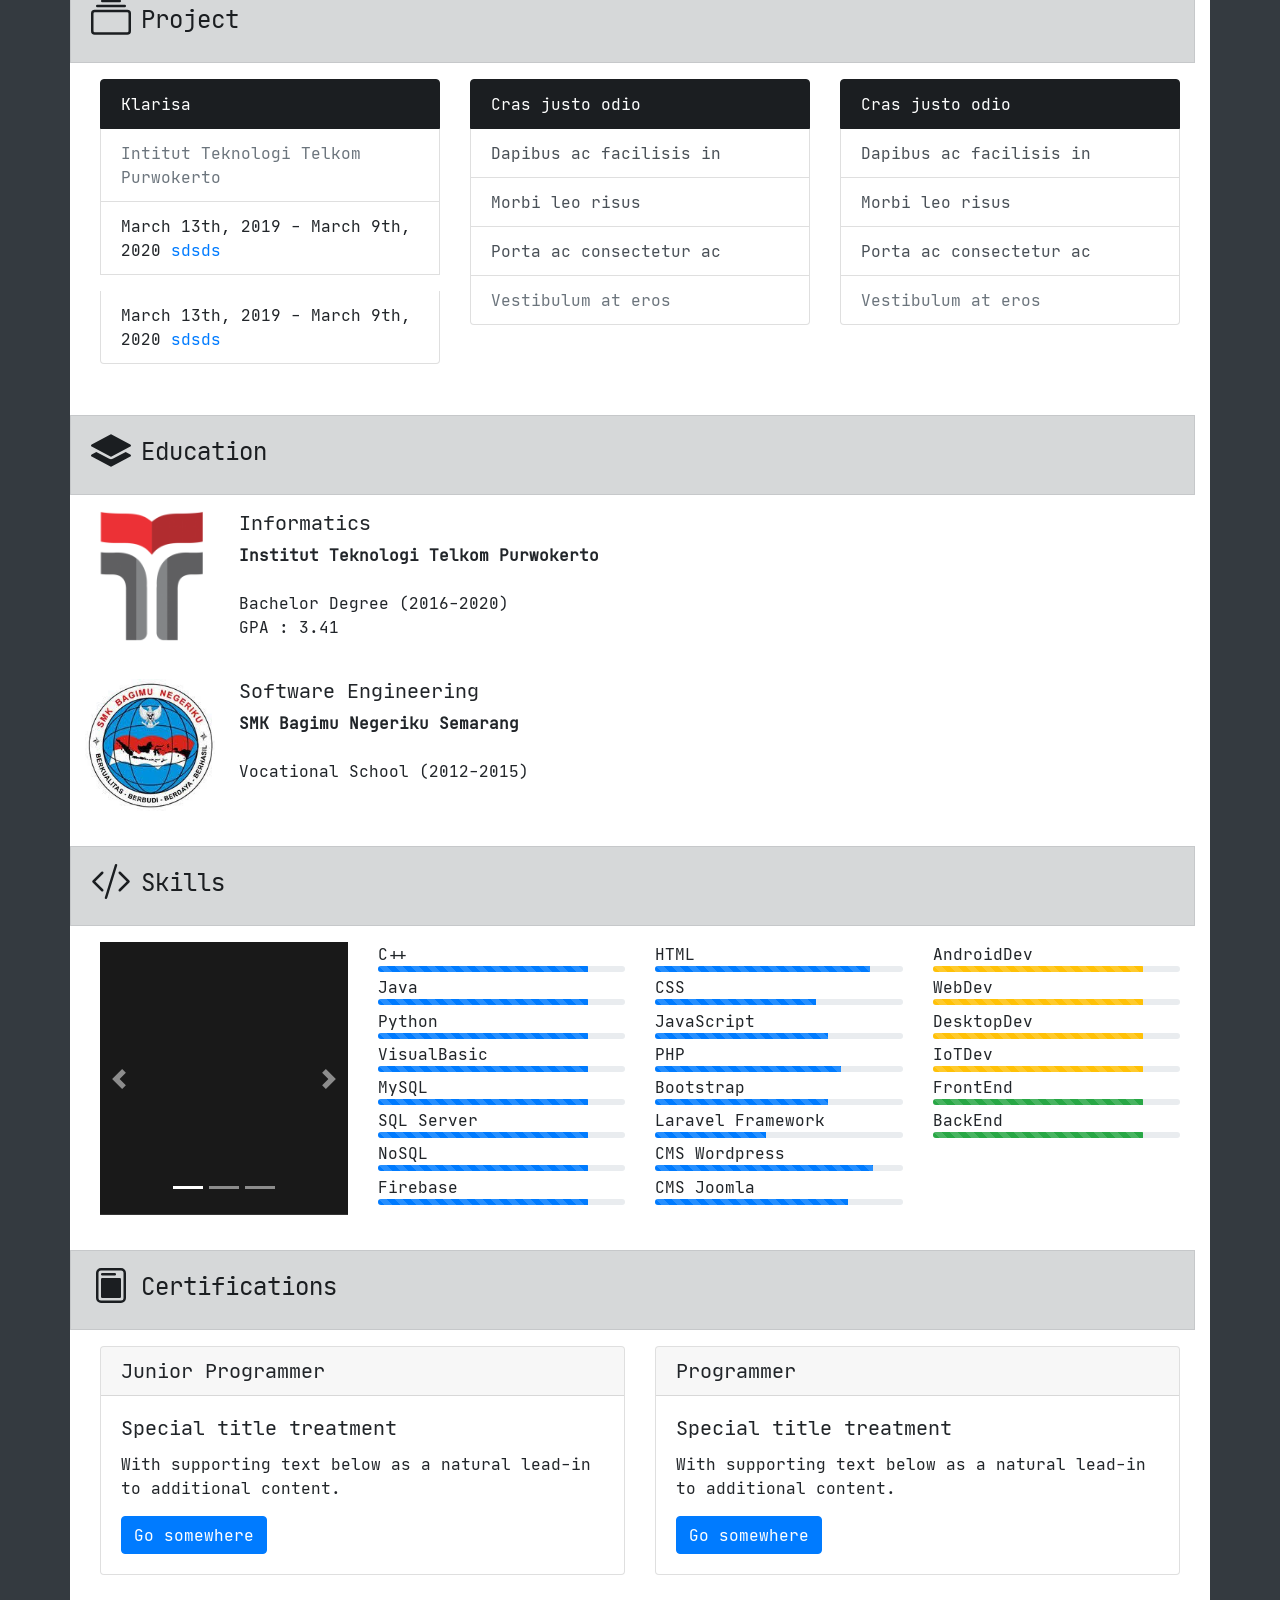
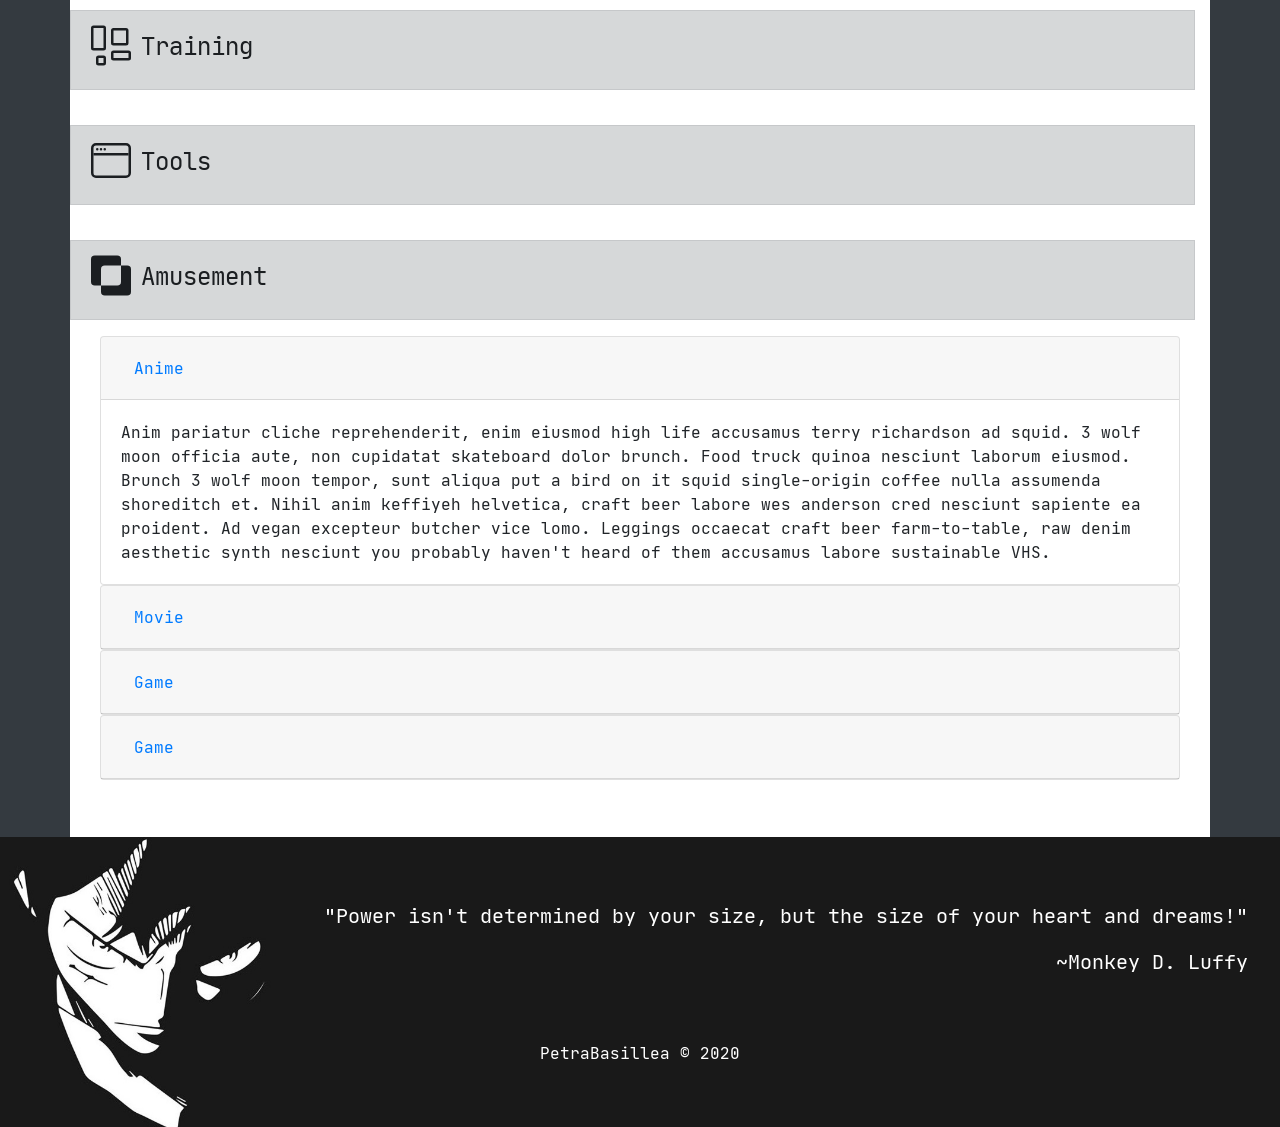
==== commit a9786216: "A" ====
--- a/index.html
+++ b/index.html
@@ -68,6 +68,7 @@
 
       <div class="container pnll">   
         <hr>
+        
         <div class="alert alert-dark bbd"  role="alert">
           <h4 class="display-5">
             <svg class="bi bi-person-lines-fill" width="50" height="50" viewBox="0 0 20 18" fill="currentColor">
@@ -75,19 +76,20 @@
             </svg>Personal
           </h4>
         </div>
-        <div class="row">
-          <div class="col-lg-4">
-            <div class="card" style="width: 16rem;">
-              <img src="asset/peter_bee.png" class="card-img-top" alt="Epraviditus Petra Fellymata">
+        <div class="container">
+          <div class="row">
+            <div class="col-lg-4">
+              <div class="card" style="width: 18rem;">
+                <img src="asset/peter_bee.png" class="card-img-top" alt="Epraviditus Petra Fellymata">
                 <div class="card-body">
                   <center>
-                  <a href="https://www.linkedin.com/in/petrabasillea/" target=”_blank”><img src="asset/icon_contact/linkedin.svg" class="width="20" height="20""></a>
-                  <a href="https://www.github.com/petrabasillea/" target=”_blank”><img src="asset/icon_contact/github.svg" class="width="20" height="20""></a>
-                  <a href="https://wa.me/6282134256108" target=”_blank”><img src="asset/icon_contact/whatsapp.svg" class="width="20" height="20""></a>
-                  <a href="https://t.me/petrabasillea" target=”_blank”><img src="asset/icon_contact/telegram.svg" class="width="20" height="20""></a>
-                  <a href="https://www.facebook.com/petrabasillea" target=”_blank”><img src="asset/icon_contact/facebook.svg" class="width="20" height="20""></a>
-                  <a href="https://twitter.com/PetraBasillea" target=”_blank”><img src="asset/icon_contact/twitter.svg" class="width="20" height="20""></a>
-                </center>
+                    <a href="https://www.linkedin.com/in/petrabasillea/" target=”_blank”><img src="asset/icon_contact/linkedin.svg" class="width="20" height="20""></a>
+                    <a href="https://www.github.com/petrabasillea/" target=”_blank”><img src="asset/icon_contact/github.svg" class="width="20" height="20""></a>
+                    <a href="https://wa.me/6282134256108" target=”_blank”><img src="asset/icon_contact/whatsapp.svg" class="width="20" height="20""></a>
+                    <a href="https://t.me/petrabasillea" target=”_blank”><img src="asset/icon_contact/telegram.svg" class="width="20" height="20""></a>
+                    <a href="https://www.facebook.com/petrabasillea" target=”_blank”><img src="asset/icon_contact/facebook.svg" class="width="20" height="20""></a>
+                    <a href="https://twitter.com/PetraBasillea" target=”_blank”><img src="asset/icon_contact/twitter.svg" class="width="20" height="20""></a>
+                  </center>
                 </div>
               </div>
             </div>
@@ -147,320 +149,405 @@
               <div id="Experience">
               </div>
             </div>
-            
-          </div>
-
-          
-          <div class="alert alert-dark bbd" role="alert">
-            <h4 class="display-5">
-              <svg class="bi bi-battery-charging" width="50" height="50" viewBox="0 0 20 18" fill="currentColor">
-                <path d="M14.5 9.5a1.5 1.5 0 000-3v3z"/>
-                <path fill-rule="evenodd" d="M9.585 2.568a.5.5 0 01.226.58L8.677 6.832h1.99a.5.5 0 01.364.843l-5.334 5.667a.5.5 0 01-.842-.49L5.99 9.167H4a.5.5 0 01-.364-.843l5.333-5.667a.5.5 0 01.616-.09z" clip-rule="evenodd"/>
-                <path fill-rule="evenodd" d="M6.332 4H2a2 2 0 00-2 2v4a2 2 0 002 2h2.072l.307-1H2a1 1 0 01-1-1V6a1 1 0 011-1h3.391l.941-1zM4.45 6H2v4h1.313a1.5 1.5 0 01-.405-2.361L4.45 6zm.976 5l-.308 1H6.96l.21-.224h.001l.73-.776H6.53l-.085.09.028-.09H5.426zm1.354-1H5.733l.257-.833H4a.5.5 0 01-.364-.843l.793-.843L5.823 6h1.373L5.157 8.167h1.51a.5.5 0 01.478.647L6.78 10zm.69 0h1.374l1.394-1.482.793-.842a.5.5 0 00-.364-.843h-1.99L8.933 6H7.887l-.166.54-.199.646A.5.5 0 008 7.833h1.51L7.47 10zm.725-5H9.24l.308-1H7.706l-.942 1h1.374l.085-.09-.028.09zm2.4-1l-.308 1H12a1 1 0 011 1v4a1 1 0 01-1 1H9.276l-.942 1H12a2 2 0 002-2V6a2 2 0 00-2-2h-1.405zm-.378 6H12V8.02a1.499 1.499 0 01-.241.341L10.217 10zM12 6.646V6h-.646a1.5 1.5 0 01.646.646z" clip-rule="evenodd"/>
-              </svg>Work Experience
-            </h4>
-          </div>
-          <div class="container">
-            <div class="row">
-              <div class="col-sm">
-                <div class="card">
-                  <div class="card-body">
-                    <h5 class="card-title"><b>IT Support</b></h5>
-                    <h6 class="card-subtitle mb-2 text-muted">CV. Dian Nafiri</h6><hr>
-                    <p class="card-text">Some quick example text to build on the card title and make up the bulk of the card's content.</p>
-                    <p style="color: blue; text-align: right;">Dec 2015 - Nov 2018</p>
+          </div>
+        </div>
+
+
+        <div class="alert alert-dark bbd" role="alert">
+          <h4 class="display-5">
+            <svg class="bi bi-battery-charging" width="50" height="50" viewBox="0 0 20 18" fill="currentColor">
+              <path d="M14.5 9.5a1.5 1.5 0 000-3v3z"/>
+              <path fill-rule="evenodd" d="M9.585 2.568a.5.5 0 01.226.58L8.677 6.832h1.99a.5.5 0 01.364.843l-5.334 5.667a.5.5 0 01-.842-.49L5.99 9.167H4a.5.5 0 01-.364-.843l5.333-5.667a.5.5 0 01.616-.09z" clip-rule="evenodd"/>
+              <path fill-rule="evenodd" d="M6.332 4H2a2 2 0 00-2 2v4a2 2 0 002 2h2.072l.307-1H2a1 1 0 01-1-1V6a1 1 0 011-1h3.391l.941-1zM4.45 6H2v4h1.313a1.5 1.5 0 01-.405-2.361L4.45 6zm.976 5l-.308 1H6.96l.21-.224h.001l.73-.776H6.53l-.085.09.028-.09H5.426zm1.354-1H5.733l.257-.833H4a.5.5 0 01-.364-.843l.793-.843L5.823 6h1.373L5.157 8.167h1.51a.5.5 0 01.478.647L6.78 10zm.69 0h1.374l1.394-1.482.793-.842a.5.5 0 00-.364-.843h-1.99L8.933 6H7.887l-.166.54-.199.646A.5.5 0 008 7.833h1.51L7.47 10zm.725-5H9.24l.308-1H7.706l-.942 1h1.374l.085-.09-.028.09zm2.4-1l-.308 1H12a1 1 0 011 1v4a1 1 0 01-1 1H9.276l-.942 1H12a2 2 0 002-2V6a2 2 0 00-2-2h-1.405zm-.378 6H12V8.02a1.499 1.499 0 01-.241.341L10.217 10zM12 6.646V6h-.646a1.5 1.5 0 01.646.646z" clip-rule="evenodd"/>
+            </svg>Work Experience
+          </h4>
+        </div>
+        <div class="container">
+          <div class="row">
+            <div class="col-sm">
+              <div class="card">
+                <div class="card-body">
+                  <h5 class="card-title"><b>IT Support</b></h5>
+                  <h6 class="card-subtitle mb-2 text-muted">CV. Dian Nafiri</h6><hr>
+                  <p class="card-text">Some quick example text to build on the card title and make up the bulk of the card's content.</p>
+                  <p style="color: blue; text-align: right;">Dec 2015 - Nov 2018</p>
+                </div>
+              </div>
+            </div><br>
+            <div class="col-sm">                
+              <div class="card">
+                <div class="card-body">
+                  <h5 class="card-title"><b>Boarding Supervisor</b></h5>
+                  <h6 class="card-subtitle mb-2 text-muted">Christian Senior High School Purwokerto</h6><hr>
+                  <p class="card-text">Some quick example text <br>to build on the card title and <br>make up the bulk of the card's content.</p>
+                  <p style="color: blue; text-align: right;">Jan 2019 - Mar 2020</p>
+                </div>
+              </div>
+            </div>
+          </div><br>
+          <div class="row">
+            <div class="col-sm">
+              <div class="card">
+                <div class="card-body">
+                  <h5 class="card-title"><b>Programmer</b> : Internship</h5>
+                  <h6 class="card-subtitle mb-2 text-muted">Enthrean Guardian</h6><hr>
+                  <p class="card-text">Some quick example text to build on the card title and make up the bulk of the card's content.</p>
+                  <p style="color: blue; text-align: right;">Jun 2014 - Sep 2014</p>
+                </div>
+              </div>
+            </div><br>
+            <div class="col-sm">
+              <div class="card">
+                <div class="card-body">
+                  <h5 class="card-title"><b>Programmer</b> : Internship</h5>
+                  <h6 class="card-subtitle mb-2 text-muted">Vocational School Mardikenya Purwokerto</h6><hr>
+                  <p class="card-text">Some quick example text to build on the card title and make up the bulk of the card's content.</p>
+                  <blockquote class="blockquote">
+                    <footer class="blockquote-footer">Someone famous in <cite title="Source Title">Source Title</cite></footer>
+                  </blockquote>
+                  <p style="color: blue; text-align: right;">Aug 2019 - Nov 2019</p>
+                </div>
+              </div>
+            </div>
+          </div>
+        </div>
+
+
+
+        <div class="alert alert-dark bbd" role="alert">
+          <h4 class="display-5">
+            <svg class="bi bi-collection" width="50" height="50" viewBox="0 0 20 18" fill="currentColor">
+              <path fill-rule="evenodd" d="M14.5 13.5h-13A.5.5 0 011 13V6a.5.5 0 01.5-.5h13a.5.5 0 01.5.5v7a.5.5 0 01-.5.5zm-13 1A1.5 1.5 0 010 13V6a1.5 1.5 0 011.5-1.5h13A1.5 1.5 0 0116 6v7a1.5 1.5 0 01-1.5 1.5h-13zM2 3a.5.5 0 00.5.5h11a.5.5 0 000-1h-11A.5.5 0 002 3zm2-2a.5.5 0 00.5.5h7a.5.5 0 000-1h-7A.5.5 0 004 1z" clip-rule="evenodd"/>
+            </svg>Project
+          </h4>
+        </div>
+        <div class="container">
+          <div class="row">
+            <div class="col-md">
+              <div class="list-group">
+                <button type="button" class="list-group-item list-group-item-dark list-group-item-action active" disabled="">
+                  Klarisa
+                </button>
+                <button type="button" class="list-group-item list-group-item-action" disabled>Intitut Teknologi Telkom Purwokerto</button>
+                <p class="list-group-item">March 13th, 2019 - March 9th, 2020 <a href="">sdsds</a></p>
+                <p class="list-group-item">March 13th, 2019 - March 9th, 2020 <a href="">sdsds</a></p>
+              </div>
+            </div>
+            <div class="col-md">
+              <div class="list-group">
+                <button type="button" class="list-group-item list-group-item-dark list-group-item-action active">
+                  Cras justo odio
+                </button>
+                <button type="button" class="list-group-item list-group-item-action">Dapibus ac facilisis in</button>
+                <button type="button" class="list-group-item list-group-item-action">Morbi leo risus</button>
+                <button type="button" class="list-group-item list-group-item-action">Porta ac consectetur ac</button>
+                <button type="button" class="list-group-item list-group-item-action" disabled>Vestibulum at eros</button>
+              </div>
+            </div>
+            <div class="col-md">
+              <div class="list-group">
+                <button type="button" class="list-group-item list-group-item-dark list-group-item-action active">
+                  Cras justo odio
+                </button>
+                <button type="button" class="list-group-item list-group-item-action">Dapibus ac facilisis in</button>
+                <button type="button" class="list-group-item list-group-item-action">Morbi leo risus</button>
+                <button type="button" class="list-group-item list-group-item-action">Porta ac consectetur ac</button>
+                <button type="button" class="list-group-item list-group-item-action" disabled>Vestibulum at eros</button>
+              </div>
+            </div>
+          </div>
+        </div>
+
+
+        <div class="alert alert-dark bbd" role="alert">
+          <h4 class="display-5">
+            <svg class="bi bi-layers-fill" width="50" height="50" viewBox="0 0 20 18" fill="currentColor">
+              <path fill-rule="evenodd" d="M7.765 1.559a.5.5 0 01.47 0l7.5 4a.5.5 0 010 .882l-7.5 4a.5.5 0 01-.47 0l-7.5-4a.5.5 0 010-.882l7.5-4z" clip-rule="evenodd"/>
+              <path fill-rule="evenodd" d="M2.125 8.567l-1.86.992a.5.5 0 000 .882l7.5 4a.5.5 0 00.47 0l7.5-4a.5.5 0 000-.882l-1.86-.992-5.17 2.756a1.5 1.5 0 01-1.41 0l.418-.785-.419.785-5.169-2.756z" clip-rule="evenodd"/>
+            </svg>Education
+          </h4>
+        </div>
+
+
+
+        <div class="media">
+          <img src="asset/logo_ittp.png" class="mr-4" alt="Logo ITTP" width="130" height="130">
+          <div class="media-body">
+            <h5 class="mt-0">Informatics </h5>
+            <b>Institut Teknologi Telkom Purwokerto</b><br>
+            <br>
+            <p>Bachelor Degree (2016-2020)<br>
+              GPA : 3.41<br>
+            </p>
+          </div>
+        </div>
+        <br>
+        <div class="media">
+          <img src="asset/logo_SBN.jpg" class="mr-4" alt="Logo SMK Bagimu Negeriku Semarang" width="130">
+          <div class="media-body">
+            <h5 class="mt-0">Software Engineering</h5>
+            <b>SMK Bagimu Negeriku Semarang</b><br><br>
+            <p>Vocational School (2012-2015)</p>
+          </div>
+        </div>
+
+        <div class="alert alert-dark bbd" role="alert">
+          <h4 class="display-5">
+            <svg class="bi bi-code-slash" width="50" height="50" viewBox="0 0 20 18" fill="currentColor"><path fill-rule="evenodd" d="M4.854 4.146a.5.5 0 010 .708L1.707 8l3.147 3.146a.5.5 0 01-.708.708l-3.5-3.5a.5.5 0 010-.708l3.5-3.5a.5.5 0 01.708 0zm6.292 0a.5.5 0 000 .708L14.293 8l-3.147 3.146a.5.5 0 00.708.708l3.5-3.5a.5.5 0 000-.708l-3.5-3.5a.5.5 0 00-.708 0zm-.999-3.124a.5.5 0 01.33.625l-4 13a.5.5 0 01-.955-.294l4-13a.5.5 0 01.625-.33z" clip-rule="evenodd"/>
+            </svg>Skills
+          </h4>
+        </div>
+
+        <div class="container">
+          <div class="row">
+            <div class="col-md">
+              <div id="carouselExampleIndicators" class="carousel slide" data-ride="carousel">
+                <ol class="carousel-indicators">
+                  <li data-target="#carouselExampleIndicators" data-slide-to="0" class="active"></li>
+                  <li data-target="#carouselExampleIndicators" data-slide-to="1"></li>
+                  <li data-target="#carouselExampleIndicators" data-slide-to="2"></li>
+                </ol>
+                <div class="carousel-inner">
+                  <div class="carousel-item active">
+                    <img class="d-block w-100" src="asset/slide.jpg" alt="First slide">
                   </div>
-                </div>
-              </div><br>
-              <div class="col-sm">                
-                <div class="card">
-                  <div class="card-body">
-                    <h5 class="card-title"><b>Boarding Supervisor</b></h5>
-                    <h6 class="card-subtitle mb-2 text-muted">Christian Senior High School Purwokerto</h6><hr>
-                    <p class="card-text">Some quick example text to build on the card title and make up the bulk of the card's content.</p>
-                    <p style="color: blue; text-align: right;">Jan 2019 - Mar 2020</p>
+                  <div class="carousel-item">
+                    <img class="d-block w-100" src="asset/slide.jpg" alt="Second slide">
                   </div>
-                </div>
-              </div>
-            </div><br>
-            <div class="row">
-              <div class="col-sm">
-                <div class="card">
-                  <div class="card-body">
-                    <h5 class="card-title"><b>Programmer</b> : Internship</h5>
-                    <h6 class="card-subtitle mb-2 text-muted">Enthrean Guardian</h6><hr>
-                    <p class="card-text">Some quick example text to build on the card title and make up the bulk of the card's content.</p>
-                    <p style="color: blue; text-align: right;">Jun 2014 - Sep 2014</p>
+                  <div class="carousel-item">
+                    <img class="d-block w-100" src="asset/slide.jpg" alt="Third slide">
                   </div>
                 </div>
-              </div><br>
-              <div class="col-sm">
-                <div class="card">
-                  <div class="card-body">
-                    <h5 class="card-title"><b>Programmer</b> : Internship</h5>
-                    <h6 class="card-subtitle mb-2 text-muted">Vocational School Mardikenya Purwokerto</h6><hr>
-                    <p class="card-text">Some quick example text to build on the card title and make up the bulk of the card's content.</p>
-                    <blockquote class="blockquote">
-                      <footer class="blockquote-footer">Someone famous in <cite title="Source Title">Source Title</cite></footer>
-                    </blockquote>
-                    <p style="color: blue; text-align: right;">Aug 2019 - Nov 2019</p>
-                  </div>
-                </div>
-              </div>
-            </div>
-          </div>
-          
-
-
-          <div class="alert alert-dark bbd" role="alert">
-            <h4 class="display-5">
-              <svg class="bi bi-collection" width="50" height="50" viewBox="0 0 20 18" fill="currentColor">
-                <path fill-rule="evenodd" d="M14.5 13.5h-13A.5.5 0 011 13V6a.5.5 0 01.5-.5h13a.5.5 0 01.5.5v7a.5.5 0 01-.5.5zm-13 1A1.5 1.5 0 010 13V6a1.5 1.5 0 011.5-1.5h13A1.5 1.5 0 0116 6v7a1.5 1.5 0 01-1.5 1.5h-13zM2 3a.5.5 0 00.5.5h11a.5.5 0 000-1h-11A.5.5 0 002 3zm2-2a.5.5 0 00.5.5h7a.5.5 0 000-1h-7A.5.5 0 004 1z" clip-rule="evenodd"/>
-              </svg>Project
-            </h4>
-          </div>
-          <div class="container">
-            <div class="row">
-              <div class="col-md">
-                <div class="list-group">
-                  <button type="button" class="list-group-item list-group-item-dark list-group-item-action active" disabled="">
-                    Klarisa
+                <a class="carousel-control-prev" href="#carouselExampleIndicators" role="button" data-slide="prev">
+                  <span class="carousel-control-prev-icon" aria-hidden="true"></span>
+                  <span class="sr-only">Previous</span>
+                </a>
+                <a class="carousel-control-next" href="#carouselExampleIndicators" role="button" data-slide="next">
+                  <span class="carousel-control-next-icon" aria-hidden="true"></span>
+                  <span class="sr-only">Next</span>
+                </a>
+              </div>
+            </div>
+            <div class="col-sm">C++
+              <div class="progress pgg" style="height: 6px;">
+                <div class="progress-bar progress-bar-striped" role="progressbar" style="width: 85%;"></div>
+              </div>Java
+              <div class="progress pgg" style="height: 6px;">
+                <div class="progress-bar progress-bar-striped" role="progressbar" style="width: 85%;"></div>
+              </div>Python
+              <div class="progress pgg" style="height: 6px;">
+                <div class="progress-bar progress-bar-striped" role="progressbar" style="width: 85%;"></div>
+              </div>VisualBasic
+              <div class="progress pgg" style="height: 6px;">
+                <div class="progress-bar progress-bar-striped" role="progressbar" style="width: 85%;"></div>
+              </div>MySQL
+              <div class="progress pgg" style="height: 6px;">
+                <div class="progress-bar progress-bar-striped" role="progressbar" style="width: 85%;"></div>
+              </div>SQL Server
+              <div class="progress pgg" style="height: 6px;">
+                <div class="progress-bar progress-bar-striped" role="progressbar" style="width: 85%;"></div>
+              </div>NoSQL
+              <div class="progress pgg" style="height: 6px;">
+                <div class="progress-bar progress-bar-striped" role="progressbar" style="width: 85%;"></div>
+              </div>Firebase
+              <div class="progress pgg" style="height: 6px;">
+                <div class="progress-bar progress-bar-striped" role="progressbar" style="width: 85%;"></div>
+              </div>
+            </div>
+            <div class="col-sm">HTML
+              <div class="progress pgg" style="height: 6px;">
+                <div class="progress-bar progress-bar-striped" role="progressbar" style="width: 87%;"></div>
+              </div>CSS
+              <div class="progress pgg" style="height: 6px;">
+                <div class="progress-bar progress-bar-striped" role="progressbar" style="width: 65%;"></div>
+              </div>JavaScript
+              <div class="progress pgg" style="height: 6px;">
+                <div class="progress-bar progress-bar-striped" role="progressbar" style="width: 70%;"></div>
+              </div>PHP
+              <div class="progress pgg" style="height: 6px;">
+                <div class="progress-bar progress-bar-striped" role="progressbar" style="width: 75%;"></div>
+              </div>Bootstrap
+              <div class="progress pgg" style="height: 6px;">
+                <div class="progress-bar progress-bar-striped" role="progressbar" style="width: 70%;"></div>
+              </div>Laravel Framework
+              <div class="progress pgg" style="height: 6px;">
+                <div class="progress-bar progress-bar-striped" role="progressbar" style="width: 45%;"></div>
+              </div>CMS Wordpress
+              <div class="progress pgg" style="height: 6px;">
+                <div class="progress-bar progress-bar-striped" role="progressbar" style="width: 88%;"></div>
+              </div>CMS Joomla
+              <div class="progress pgg" style="height: 6px;">
+                <div class="progress-bar progress-bar-striped" role="progressbar" style="width: 78%;"></div>
+              </div>
+            </div>
+            <div class="col-md">AndroidDev
+              <div class="progress pgg" style="height: 6px;">
+                <div class="progress-bar bg-warning progress-bar-striped" role="progressbar" style="width: 85%;"></div>
+              </div>WebDev
+              <div class="progress pgg" style="height: 6px;">
+                <div class="progress-bar bg-warning progress-bar-striped" role="progressbar" style="width: 85%;"></div>
+              </div>DesktopDev
+              <div class="progress pgg" style="height: 6px;">
+                <div class="progress-bar bg-warning progress-bar-striped" role="progressbar" style="width: 85%;"></div>
+              </div>IoTDev
+              <div class="progress pgg" style="height: 6px;">
+                <div class="progress-bar bg-warning progress-bar-striped" role="progressbar" style="width: 85%;"></div>
+              </div>FrontEnd
+              <div class="progress pgg" style="height: 6px;">
+                <div class="progress-bar bg-success progress-bar-striped" role="progressbar" style="width: 85%;"></div>
+              </div>BackEnd
+              <div class="progress pgg" style="height: 6px;">
+                <div class="progress-bar bg-success progress-bar-striped" role="progressbar" style="width: 85%;"></div>
+              </div>
+            </div>
+          </div>
+        </div>
+
+
+        <div class="alert alert-dark bbd" role="alert">
+          <h4 class="display-5">
+            <svg class="bi bi-file-post" width="50" height="50" viewBox="0 0 20 18" fill="currentColor">
+              <path fill-rule="evenodd" d="M4 1h8a2 2 0 012 2v10a2 2 0 01-2 2H4a2 2 0 01-2-2V3a2 2 0 012-2zm0 1a1 1 0 00-1 1v10a1 1 0 001 1h8a1 1 0 001-1V3a1 1 0 00-1-1H4z" clip-rule="evenodd"/>
+              <path d="M4 5.5a.5.5 0 01.5-.5h7a.5.5 0 01.5.5v7a.5.5 0 01-.5.5h-7a.5.5 0 01-.5-.5v-7z"/>
+              <path fill-rule="evenodd" d="M4 3.5a.5.5 0 01.5-.5h5a.5.5 0 010 1h-5a.5.5 0 01-.5-.5z" clip-rule="evenodd"/>
+            </svg>Certifications
+          </h4>
+        </div>
+
+        <div class="container">
+          <div class="row">
+            <div class="col-sm">
+              <div class="card">
+                <h5 class="card-header">Junior Programmer</h5>
+                <div class="card-body">
+                  <h5 class="card-title">Special title treatment</h5>
+                  <p class="card-text">With supporting text below as a natural lead-in to additional content.</p>
+                  <a href="#" class="btn btn-primary">Go somewhere</a>
+                </div>
+              </div>
+            </div>
+            <div class="col-sm">
+              <div class="card">
+                <h5 class="card-header">Programmer</h5>
+                <div class="card-body">
+                  <h5 class="card-title">Special title treatment</h5>
+                  <p class="card-text">With supporting text below as a natural lead-in to additional content.</p>
+                  <a href="#" class="btn btn-primary">Go somewhere</a>
+                </div>
+              </div>
+            </div>
+          </div>
+        </div>
+
+
+        <div class="alert alert-dark bbd" role="alert">
+          <h4 class="display-5">
+            <svg class="bi bi-layout-wtf" width="50" height="50" viewBox="0 0 20 18" fill="currentColor">
+              <path fill-rule="evenodd" d="M5 1H1v8h4V1zM1 0a1 1 0 00-1 1v8a1 1 0 001 1h4a1 1 0 001-1V1a1 1 0 00-1-1H1zm13 2H9v5h5V2zM9 1a1 1 0 00-1 1v5a1 1 0 001 1h5a1 1 0 001-1V2a1 1 0 00-1-1H9zM5 13H3v2h2v-2zm-2-1a1 1 0 00-1 1v2a1 1 0 001 1h2a1 1 0 001-1v-2a1 1 0 00-1-1H3zm12-1H9v2h6v-2zm-6-1a1 1 0 00-1 1v2a1 1 0 001 1h6a1 1 0 001-1v-2a1 1 0 00-1-1H9z" clip-rule="evenodd"/>
+            </svg>Training
+          </h4>
+        </div>
+
+
+        <div class="alert alert-dark bbd" role="alert">
+          <h4 class="display-5">
+            <svg class="bi bi-window" width="50" height="50" viewBox="0 0 20 18" fill="currentColor">
+              <path fill-rule="evenodd" d="M14 2H2a1 1 0 00-1 1v10a1 1 0 001 1h12a1 1 0 001-1V3a1 1 0 00-1-1zM2 1a2 2 0 00-2 2v10a2 2 0 002 2h12a2 2 0 002-2V3a2 2 0 00-2-2H2z" clip-rule="evenodd"/>
+              <path fill-rule="evenodd" d="M15 6H1V5h14v1z" clip-rule="evenodd"/>
+              <path d="M3 3.5a.5.5 0 11-1 0 .5.5 0 011 0zm1.5 0a.5.5 0 11-1 0 .5.5 0 011 0zm1.5 0a.5.5 0 11-1 0 .5.5 0 011 0z"/>
+            </svg>Tools
+          </h4>
+        </div>
+
+
+        <div class="alert alert-dark bbd" role="alert">
+          <h4 class="display-5">
+            <svg class="bi bi-exclude" width="50" height="50" viewBox="0 0 20 18" fill="currentColor">
+              <path fill-rule="evenodd" d="M1.5 0A1.5 1.5 0 000 1.5v9A1.5 1.5 0 001.5 12H4v2.5A1.5 1.5 0 005.5 16h9a1.5 1.5 0 001.5-1.5v-9A1.5 1.5 0 0014.5 4H12V1.5A1.5 1.5 0 0010.5 0h-9zM12 4H5.5A1.5 1.5 0 004 5.5V12h6.5a1.5 1.5 0 001.5-1.5V4z" clip-rule="evenodd"/>
+            </svg>Amusement
+          </h4>
+        </div>
+
+        <div class="container">
+          <div id="accordion">
+            <div class="card">
+              <div class="card-header" id="headingOne">
+                <h5 class="mb-0">
+                  <button class="btn btn-link" data-toggle="collapse" data-target="#collapseOne" aria-expanded="true" aria-controls="collapseOne">
+                    Anime
                   </button>
-                  <button type="button" class="list-group-item list-group-item-action" disabled>Intitut Teknologi Telkom Purwokerto</button>
-                  <p class="list-group-item">March 13th, 2019 - March 9th, 2020 <a href="">sdsds</a></p>
-                  <p class="list-group-item">March 13th, 2019 - March 9th, 2020 <a href="">sdsds</a></p>
-                </div>
-              </div>
-              <div class="col-md">
-                <div class="list-group">
-                  <button type="button" class="list-group-item list-group-item-dark list-group-item-action active">
-                    Cras justo odio
+                </h5>
+              </div>            
+              <div id="collapseOne" class="collapse show" aria-labelledby="headingOne" data-parent="#accordion">
+                <div class="card-body">
+                  Anim pariatur cliche reprehenderit, enim eiusmod high life accusamus terry richardson ad squid. 3 wolf moon officia aute, non cupidatat skateboard dolor brunch. Food truck quinoa nesciunt laborum eiusmod. Brunch 3 wolf moon tempor, sunt aliqua put a bird on it squid single-origin coffee nulla assumenda shoreditch et. Nihil anim keffiyeh helvetica, craft beer labore wes anderson cred nesciunt sapiente ea proident. Ad vegan excepteur butcher vice lomo. Leggings occaecat craft beer farm-to-table, raw denim aesthetic synth nesciunt you probably haven't heard of them accusamus labore sustainable VHS.
+                </div>
+              </div>
+            </div>
+            <div class="card">
+              <div class="card-header" id="headingTwo">
+                <h5 class="mb-0">
+                  <button class="btn btn-link collapsed" data-toggle="collapse" data-target="#collapseTwo" aria-expanded="false" aria-controls="collapseTwo">
+                    Movie
                   </button>
-                  <button type="button" class="list-group-item list-group-item-action">Dapibus ac facilisis in</button>
-                  <button type="button" class="list-group-item list-group-item-action">Morbi leo risus</button>
-                  <button type="button" class="list-group-item list-group-item-action">Porta ac consectetur ac</button>
-                  <button type="button" class="list-group-item list-group-item-action" disabled>Vestibulum at eros</button>
-                </div>
-              </div>
-              <div class="col-md">
-                <div class="list-group">
-                  <button type="button" class="list-group-item list-group-item-dark list-group-item-action active">
-                    Cras justo odio
+                </h5>
+              </div>
+              <div id="collapseTwo" class="collapse" aria-labelledby="headingTwo" data-parent="#accordion">
+                <div class="card-body">
+                  Anim pariatur cliche reprehenderit, enim eiusmod high life accusamus terry richardson ad squid. 3 wolf moon officia aute, non cupidatat skateboard dolor brunch. Food truck quinoa nesciunt laborum eiusmod. Brunch 3 wolf moon tempor, sunt aliqua put a bird on it squid single-origin coffee nulla assumenda shoreditch et. Nihil anim keffiyeh helvetica, craft beer labore wes anderson cred nesciunt sapiente ea proident. Ad vegan excepteur butcher vice lomo. Leggings occaecat craft beer farm-to-table, raw denim aesthetic synth nesciunt you probably haven't heard of them accusamus labore sustainable VHS.
+                </div>
+              </div>
+            </div>
+            <div class="card">
+              <div class="card-header" id="headingThree">
+                <h5 class="mb-0">
+                  <button class="btn btn-link collapsed" data-toggle="collapse" data-target="#collapseThree" aria-expanded="false" aria-controls="collapseThree">
+                    Game
                   </button>
-                  <button type="button" class="list-group-item list-group-item-action">Dapibus ac facilisis in</button>
-                  <button type="button" class="list-group-item list-group-item-action">Morbi leo risus</button>
-                  <button type="button" class="list-group-item list-group-item-action">Porta ac consectetur ac</button>
-                  <button type="button" class="list-group-item list-group-item-action" disabled>Vestibulum at eros</button>
-                </div>
-              </div>
-            </div>
-          </div>
-
-
-          <div class="alert alert-dark bbd" role="alert">
-            <h4 class="display-5">
-              <svg class="bi bi-layers-fill" width="50" height="50" viewBox="0 0 20 18" fill="currentColor">
-                <path fill-rule="evenodd" d="M7.765 1.559a.5.5 0 01.47 0l7.5 4a.5.5 0 010 .882l-7.5 4a.5.5 0 01-.47 0l-7.5-4a.5.5 0 010-.882l7.5-4z" clip-rule="evenodd"/>
-                <path fill-rule="evenodd" d="M2.125 8.567l-1.86.992a.5.5 0 000 .882l7.5 4a.5.5 0 00.47 0l7.5-4a.5.5 0 000-.882l-1.86-.992-5.17 2.756a1.5 1.5 0 01-1.41 0l.418-.785-.419.785-5.169-2.756z" clip-rule="evenodd"/>
-              </svg>Education
-            </h4>
-          </div>
-
-
-
-          <div class="media">
-            <img src="asset/logo_ittp.png" class="mr-4" alt="Logo ITTP" width="130" height="130">
-            <div class="media-body">
-              <h5 class="mt-0">Informatics </h5>
-              <b>Institut Teknologi Telkom Purwokerto</b><br>
-              <br>
-              <p>Bachelor Degree (2016-2020)<br>
-                GPA : 3.41<br>
-              </p>
-            </div>
-          </div>
-          <br>
-          <div class="media">
-            <img src="asset/logo_SBN.jpg" class="mr-4" alt="Logo SMK Bagimu Negeriku Semarang" width="130">
-            <div class="media-body">
-              <h5 class="mt-0">Software Engineering</h5>
-              <b>SMK Bagimu Negeriku Semarang</b><br><br>
-              <p>Vocational School (2012-2015)</p>
-            </div>
-          </div>
-
-          <div class="alert alert-dark bbd" role="alert">
-            <h4 class="display-5">
-              <svg class="bi bi-code-slash" width="50" height="50" viewBox="0 0 20 18" fill="currentColor"><path fill-rule="evenodd" d="M4.854 4.146a.5.5 0 010 .708L1.707 8l3.147 3.146a.5.5 0 01-.708.708l-3.5-3.5a.5.5 0 010-.708l3.5-3.5a.5.5 0 01.708 0zm6.292 0a.5.5 0 000 .708L14.293 8l-3.147 3.146a.5.5 0 00.708.708l3.5-3.5a.5.5 0 000-.708l-3.5-3.5a.5.5 0 00-.708 0zm-.999-3.124a.5.5 0 01.33.625l-4 13a.5.5 0 01-.955-.294l4-13a.5.5 0 01.625-.33z" clip-rule="evenodd"/>
-              </svg>Skills
-            </h4>
-          </div>
-
-          <div class="container">
-            <div class="row">
-              <div class="col-md">
-                <div id="carouselExampleIndicators" class="carousel slide" data-ride="carousel">
-                  <ol class="carousel-indicators">
-                    <li data-target="#carouselExampleIndicators" data-slide-to="0" class="active"></li>
-                    <li data-target="#carouselExampleIndicators" data-slide-to="1"></li>
-                    <li data-target="#carouselExampleIndicators" data-slide-to="2"></li>
-                  </ol>
-                  <div class="carousel-inner">
-                    <div class="carousel-item active">
-                      <img class="d-block w-100" src="asset/slide.jpg" alt="First slide">
-                    </div>
-                    <div class="carousel-item">
-                      <img class="d-block w-100" src="asset/slide.jpg" alt="Second slide">
-                    </div>
-                    <div class="carousel-item">
-                      <img class="d-block w-100" src="asset/slide.jpg" alt="Third slide">
-                    </div>
-                  </div>
-                  <a class="carousel-control-prev" href="#carouselExampleIndicators" role="button" data-slide="prev">
-                    <span class="carousel-control-prev-icon" aria-hidden="true"></span>
-                    <span class="sr-only">Previous</span>
-                  </a>
-                  <a class="carousel-control-next" href="#carouselExampleIndicators" role="button" data-slide="next">
-                    <span class="carousel-control-next-icon" aria-hidden="true"></span>
-                    <span class="sr-only">Next</span>
-                  </a>
-                </div>
-              </div>
-              <div class="col-sm">C++
-                <div class="progress pgg" style="height: 6px;">
-                  <div class="progress-bar progress-bar-striped" role="progressbar" style="width: 85%;"></div>
-                </div>Java
-                <div class="progress pgg" style="height: 6px;">
-                  <div class="progress-bar progress-bar-striped" role="progressbar" style="width: 85%;"></div>
-                </div>Python
-                <div class="progress pgg" style="height: 6px;">
-                  <div class="progress-bar progress-bar-striped" role="progressbar" style="width: 85%;"></div>
-                </div>VisualBasic
-                <div class="progress pgg" style="height: 6px;">
-                  <div class="progress-bar progress-bar-striped" role="progressbar" style="width: 85%;"></div>
-                </div>MySQL
-                <div class="progress pgg" style="height: 6px;">
-                  <div class="progress-bar progress-bar-striped" role="progressbar" style="width: 85%;"></div>
-                </div>SQL Server
-                <div class="progress pgg" style="height: 6px;">
-                  <div class="progress-bar progress-bar-striped" role="progressbar" style="width: 85%;"></div>
-                </div>NoSQL
-                <div class="progress pgg" style="height: 6px;">
-                  <div class="progress-bar progress-bar-striped" role="progressbar" style="width: 85%;"></div>
-                </div>Firebase
-                <div class="progress pgg" style="height: 6px;">
-                  <div class="progress-bar progress-bar-striped" role="progressbar" style="width: 85%;"></div>
-                </div>
-              </div>
-              <div class="col-sm">HTML
-                <div class="progress pgg" style="height: 6px;">
-                  <div class="progress-bar progress-bar-striped" role="progressbar" style="width: 87%;"></div>
-                </div>CSS
-                <div class="progress pgg" style="height: 6px;">
-                  <div class="progress-bar progress-bar-striped" role="progressbar" style="width: 65%;"></div>
-                </div>JavaScript
-                <div class="progress pgg" style="height: 6px;">
-                  <div class="progress-bar progress-bar-striped" role="progressbar" style="width: 70%;"></div>
-                </div>PHP
-                <div class="progress pgg" style="height: 6px;">
-                  <div class="progress-bar progress-bar-striped" role="progressbar" style="width: 75%;"></div>
-                </div>Bootstrap
-                <div class="progress pgg" style="height: 6px;">
-                  <div class="progress-bar progress-bar-striped" role="progressbar" style="width: 70%;"></div>
-                </div>Laravel Framework
-                <div class="progress pgg" style="height: 6px;">
-                  <div class="progress-bar progress-bar-striped" role="progressbar" style="width: 45%;"></div>
-                </div>CMS Wordpress
-                <div class="progress pgg" style="height: 6px;">
-                  <div class="progress-bar progress-bar-striped" role="progressbar" style="width: 88%;"></div>
-                </div>CMS Joomla
-                <div class="progress pgg" style="height: 6px;">
-                  <div class="progress-bar progress-bar-striped" role="progressbar" style="width: 78%;"></div>
-                </div>
-              </div>
-              <div class="col-md">AndroidDev
-                <div class="progress pgg" style="height: 6px;">
-                  <div class="progress-bar bg-warning progress-bar-striped" role="progressbar" style="width: 85%;"></div>
-                </div>WebDev
-                <div class="progress pgg" style="height: 6px;">
-                  <div class="progress-bar bg-warning progress-bar-striped" role="progressbar" style="width: 85%;"></div>
-                </div>DesktopDev
-                <div class="progress pgg" style="height: 6px;">
-                  <div class="progress-bar bg-warning progress-bar-striped" role="progressbar" style="width: 85%;"></div>
-                </div>IoTDev
-                <div class="progress pgg" style="height: 6px;">
-                  <div class="progress-bar bg-warning progress-bar-striped" role="progressbar" style="width: 85%;"></div>
-                </div>FrontEnd
-                <div class="progress pgg" style="height: 6px;">
-                  <div class="progress-bar bg-success progress-bar-striped" role="progressbar" style="width: 85%;"></div>
-                </div>BackEnd
-                <div class="progress pgg" style="height: 6px;">
-                  <div class="progress-bar bg-success progress-bar-striped" role="progressbar" style="width: 85%;"></div>
-                </div>
-              </div>
-            </div>
-          </div>
-
-
-          <div class="alert alert-dark bbd" role="alert">
-            <h4 class="display-5">
-              <svg class="bi bi-file-post" width="50" height="50" viewBox="0 0 20 18" fill="currentColor">
-                <path fill-rule="evenodd" d="M4 1h8a2 2 0 012 2v10a2 2 0 01-2 2H4a2 2 0 01-2-2V3a2 2 0 012-2zm0 1a1 1 0 00-1 1v10a1 1 0 001 1h8a1 1 0 001-1V3a1 1 0 00-1-1H4z" clip-rule="evenodd"/>
-                <path d="M4 5.5a.5.5 0 01.5-.5h7a.5.5 0 01.5.5v7a.5.5 0 01-.5.5h-7a.5.5 0 01-.5-.5v-7z"/>
-                <path fill-rule="evenodd" d="M4 3.5a.5.5 0 01.5-.5h5a.5.5 0 010 1h-5a.5.5 0 01-.5-.5z" clip-rule="evenodd"/>
-              </svg>Certifications
-            </h4>
-          </div>
-
-
-          <div class="alert alert-dark bbd" role="alert">
-            <h4 class="display-5">
-              <svg class="bi bi-layout-wtf" width="50" height="50" viewBox="0 0 20 18" fill="currentColor">
-                <path fill-rule="evenodd" d="M5 1H1v8h4V1zM1 0a1 1 0 00-1 1v8a1 1 0 001 1h4a1 1 0 001-1V1a1 1 0 00-1-1H1zm13 2H9v5h5V2zM9 1a1 1 0 00-1 1v5a1 1 0 001 1h5a1 1 0 001-1V2a1 1 0 00-1-1H9zM5 13H3v2h2v-2zm-2-1a1 1 0 00-1 1v2a1 1 0 001 1h2a1 1 0 001-1v-2a1 1 0 00-1-1H3zm12-1H9v2h6v-2zm-6-1a1 1 0 00-1 1v2a1 1 0 001 1h6a1 1 0 001-1v-2a1 1 0 00-1-1H9z" clip-rule="evenodd"/>
-              </svg>Training
-            </h4>
-          </div>
-
-
-          <div class="alert alert-dark bbd" role="alert">
-            <h4 class="display-5">
-              <svg class="bi bi-window" width="50" height="50" viewBox="0 0 20 18" fill="currentColor">
-                <path fill-rule="evenodd" d="M14 2H2a1 1 0 00-1 1v10a1 1 0 001 1h12a1 1 0 001-1V3a1 1 0 00-1-1zM2 1a2 2 0 00-2 2v10a2 2 0 002 2h12a2 2 0 002-2V3a2 2 0 00-2-2H2z" clip-rule="evenodd"/>
-                <path fill-rule="evenodd" d="M15 6H1V5h14v1z" clip-rule="evenodd"/>
-                <path d="M3 3.5a.5.5 0 11-1 0 .5.5 0 011 0zm1.5 0a.5.5 0 11-1 0 .5.5 0 011 0zm1.5 0a.5.5 0 11-1 0 .5.5 0 011 0z"/>
-              </svg>Tools
-            </h4>
-          </div>
-
-
-          <div class="alert alert-dark bbd" role="alert">
-            <h4 class="display-5">
-              <svg class="bi bi-exclude" width="50" height="50" viewBox="0 0 20 18" fill="currentColor">
-                <path fill-rule="evenodd" d="M1.5 0A1.5 1.5 0 000 1.5v9A1.5 1.5 0 001.5 12H4v2.5A1.5 1.5 0 005.5 16h9a1.5 1.5 0 001.5-1.5v-9A1.5 1.5 0 0014.5 4H12V1.5A1.5 1.5 0 0010.5 0h-9zM12 4H5.5A1.5 1.5 0 004 5.5V12h6.5a1.5 1.5 0 001.5-1.5V4z" clip-rule="evenodd"/>
-              </svg>Amusement
-            </h4>
-          </div>
-
-
-
-          <br><br><br>
-        </div>
-
-        <div class="jumbotron jumbotronz" style="border-radius: 0 0 0 0;">
-          <p class="lead">"Power isn't determined by your size, but the size of your heart and dreams!"</p>
-          <p class="lead">~Monkey D. Luffy</p>
-
-          <center><p class="kaki">PetraBasillea &copy; 2020</p></center>
-        </div>
-
-
-        <script src="https://code.jquery.com/jquery-3.4.1.slim.min.js" integrity="sha384-J6qa4849blE2+poT4WnyKhv5vZF5SrPo0iEjwBvKU7imGFAV0wwj1yYfoRSJoZ+n" crossorigin="anonymous">
-        </script>
-        <script src="https://cdn.jsdelivr.net/npm/popper.js@1.16.0/dist/umd/popper.min.js" integrity="sha384-Q6E9RHvbIyZFJoft+2mJbHaEWldlvI9IOYy5n3zV9zzTtmI3UksdQRVvoxMfooAo" crossorigin="anonymous">
-        </script>
-        <script src="https://stackpath.bootstrapcdn.com/bootstrap/4.4.1/js/bootstrap.min.js" integrity="sha384-wfSDF2E50Y2D1uUdj0O3uMBJnjuUD4Ih7YwaYd1iqfktj0Uod8GCExl3Og8ifwB6" crossorigin="anonymous">
-        </script>
-
-
-      </body>
-      </html>+                </h5>
+              </div>
+              <div id="collapseThree" class="collapse" aria-labelledby="headingThree" data-parent="#accordion">
+                <div class="card-body">
+                  Anim pariatur cliche reprehenderit, enim eiusmod high life accusamus terry richardson ad squid. 3 wolf moon officia aute, non cupidatat skateboard dolor brunch. Food truck quinoa nesciunt laborum eiusmod. Brunch 3 wolf moon tempor, sunt aliqua put a bird on it squid single-origin coffee nulla assumenda shoreditch et. Nihil anim keffiyeh helvetica, craft beer labore wes anderson cred nesciunt sapiente ea proident. Ad vegan excepteur butcher vice lomo. Leggings occaecat craft beer farm-to-table, raw denim aesthetic synth nesciunt you probably haven't heard of them accusamus labore sustainable VHS.
+                </div>
+              </div>
+            </div>
+            <div class="card">
+              <div class="card-header" id="headingThree">
+                <h5 class="mb-0">
+                  <button class="btn btn-link collapsed" data-toggle="collapse" data-target="#collapseThree" aria-expanded="false" aria-controls="collapseThree">
+                    Game
+                  </button>
+                </h5>
+              </div>
+              <div id="collapseThree" class="collapse" aria-labelledby="headingThree" data-parent="#accordion">
+                <div class="card-body">
+                  Anim pariatur cliche reprehenderit, enim eiusmod high life accusamus terry richardson ad squid. 3 wolf moon officia aute, non cupidatat skateboard dolor brunch. Food truck quinoa nesciunt laborum eiusmod. Brunch 3 wolf moon tempor, sunt aliqua put a bird on it squid single-origin coffee nulla assumenda shoreditch et. Nihil anim keffiyeh helvetica, craft beer labore wes anderson cred nesciunt sapiente ea proident. Ad vegan excepteur butcher vice lomo. Leggings occaecat craft beer farm-to-table, raw denim aesthetic synth nesciunt you probably haven't heard of them accusamus labore sustainable VHS.
+                </div>
+              </div>
+            </div>
+          </div>
+        </div>
+
+
+        <br><br><br>
+      </div>
+
+      <div class="jumbotron jumbotronz" style="border-radius: 0 0 0 0;">
+        <p class="lead">"Power isn't determined by your size, but the size of your heart and dreams!"</p>
+        <p class="lead">~Monkey D. Luffy</p>
+
+        <center><p class="kaki">PetraBasillea &copy; 2020</p></center>
+      </div>
+
+
+      <script src="https://code.jquery.com/jquery-3.4.1.slim.min.js" integrity="sha384-J6qa4849blE2+poT4WnyKhv5vZF5SrPo0iEjwBvKU7imGFAV0wwj1yYfoRSJoZ+n" crossorigin="anonymous">
+      </script>
+      <script src="https://cdn.jsdelivr.net/npm/popper.js@1.16.0/dist/umd/popper.min.js" integrity="sha384-Q6E9RHvbIyZFJoft+2mJbHaEWldlvI9IOYy5n3zV9zzTtmI3UksdQRVvoxMfooAo" crossorigin="anonymous">
+      </script>
+      <script src="https://stackpath.bootstrapcdn.com/bootstrap/4.4.1/js/bootstrap.min.js" integrity="sha384-wfSDF2E50Y2D1uUdj0O3uMBJnjuUD4Ih7YwaYd1iqfktj0Uod8GCExl3Og8ifwB6" crossorigin="anonymous">
+      </script>
+
+
+    </body>
+    </html>
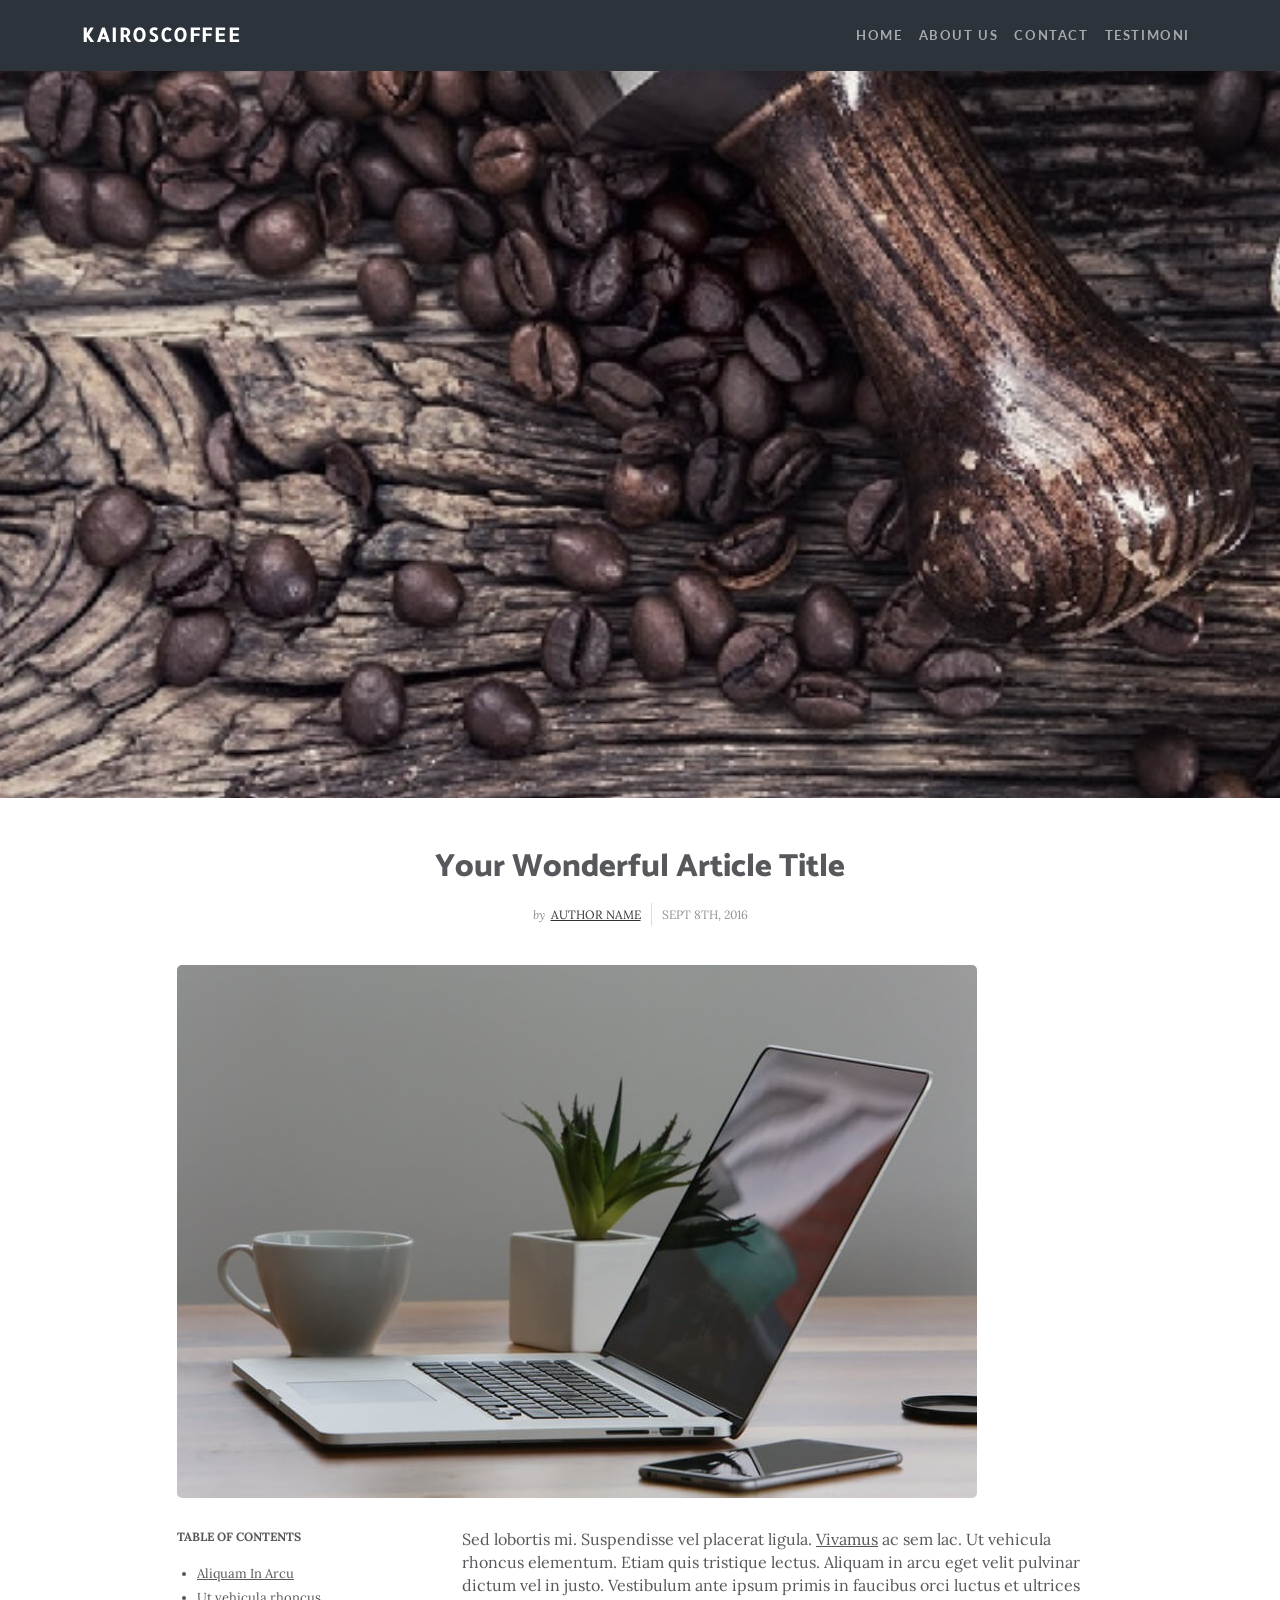
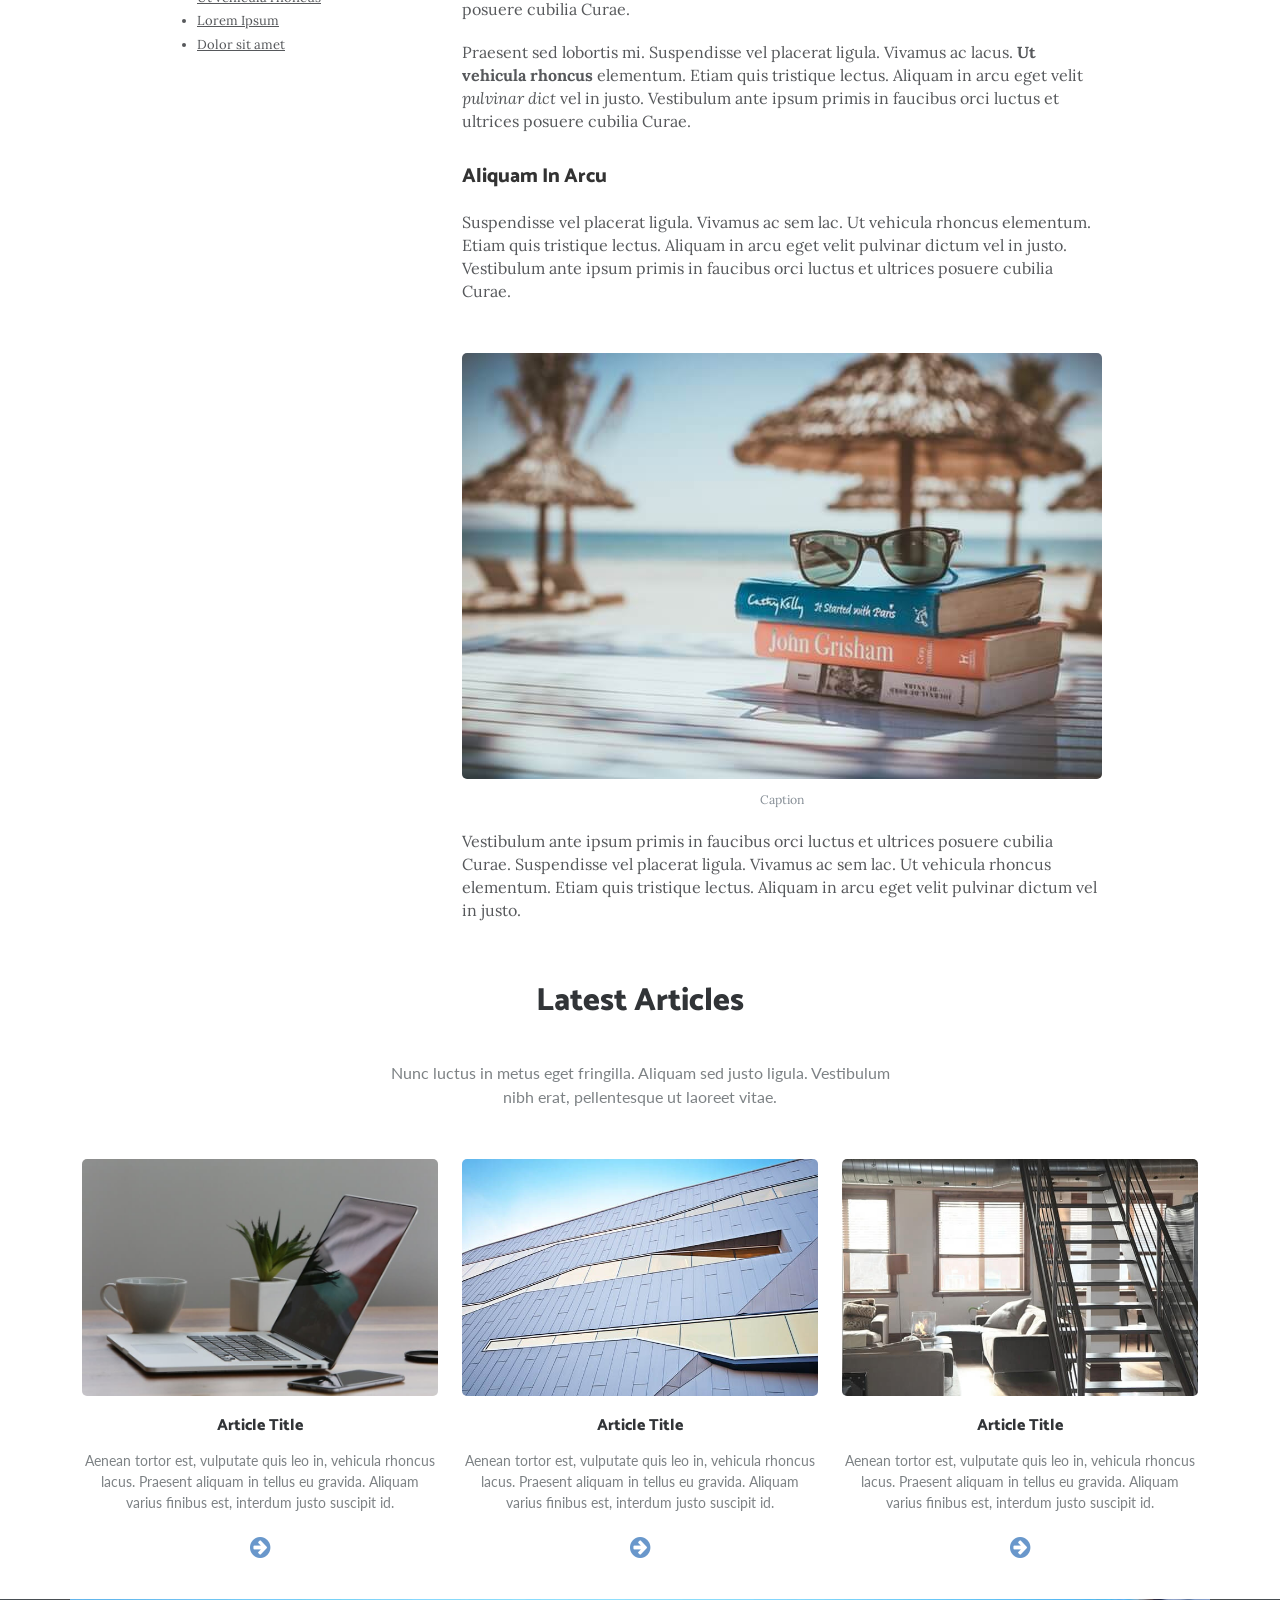
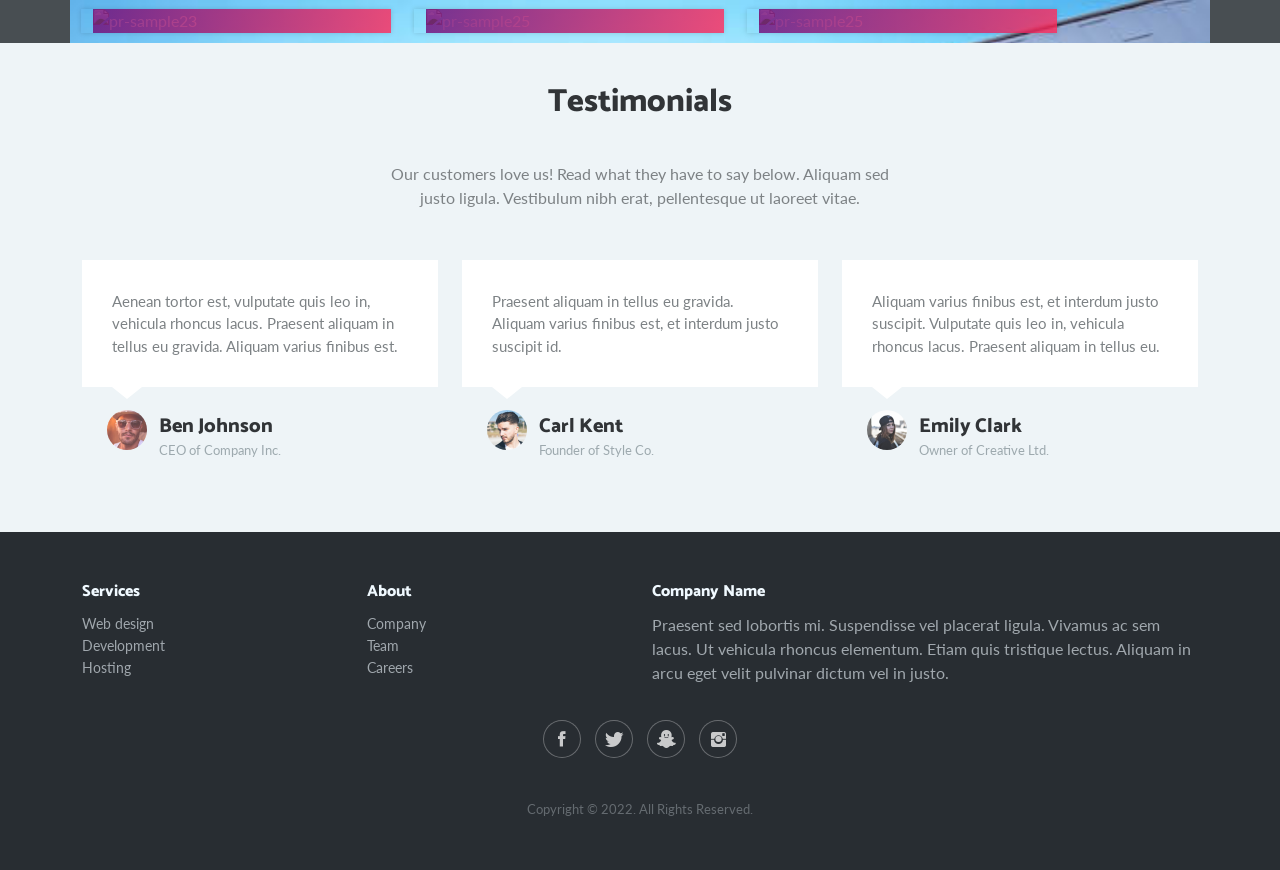
==== commit f53dbc31: "kairosweb design" ====
--- a/index.html
+++ b/index.html
@@ -1,553 +1,224 @@
-<!doctype html>
-<html lang="en">
+<!DOCTYPE html>
+<html>
+
 <head>
-  <!-- Required meta tags -->
-  <meta charset="utf-8">
-  <meta name="viewport" content="width=device-width, initial-scale=1, shrink-to-fit=no">
-
-  <!-- Bootstrap CSS -->
-  <link rel="stylesheet" href="https://stackpath.bootstrapcdn.com/bootstrap/4.4.1/css/bootstrap.min.css" integrity="sha384-Vkoo8x4CGsO3+Hhxv8T/Q5PaXtkKtu6ug5TOeNV6gBiFeWPGFN9MuhOf23Q9Ifjh" crossorigin="anonymous">
-  <link rel="stylesheet" href="style.css" />
-  <title>PetraBasillea</title>
+    <meta charset="utf-8">
+    <meta name="viewport" content="width=device-width, initial-scale=1.0, shrink-to-fit=no">
+    <title>Home - Brand</title>
+    <link rel="stylesheet" href="assets/bootstrap/css/bootstrap.min.css">
+    <link rel="stylesheet" href="https://fonts.googleapis.com/css?family=Catamaran:100,200,300,400,500,600,700,800,900">
+    <link rel="stylesheet" href="https://fonts.googleapis.com/css?family=Lato:100,100i,300,300i,400,400i,700,700i,900,900i">
+    <link rel="stylesheet" href="https://fonts.googleapis.com/css?family=Allerta+Stencil&amp;display=swap">
+    <link rel="stylesheet" href="https://fonts.googleapis.com/css?family=Lora">
+    <link rel="stylesheet" href="assets/fonts/font-awesome.min.css">
+    <link rel="stylesheet" href="assets/fonts/ionicons.min.css">
+    <link rel="stylesheet" href="assets/css/Article-Dual-Column.css">
+    <link rel="stylesheet" href="assets/css/Article-List.css">
+    <link rel="stylesheet" href="assets/css/Bold-BS4-Animated-Back-To-Top.css">
+    <link rel="stylesheet" href="assets/css/Brands.css">
+    <link rel="stylesheet" href="assets/css/Footer-Dark.css">
+    <link rel="stylesheet" href="assets/css/Highlight-Blue.css">
+    <link rel="stylesheet" href="https://cdnjs.cloudflare.com/ajax/libs/baguettebox.js/1.10.0/baguetteBox.min.css">
+    <link rel="stylesheet" href="https://cdnjs.cloudflare.com/ajax/libs/Swiper/6.4.8/swiper-bundle.min.css">
+    <link rel="stylesheet" href="assets/css/Lightbox-Gallery.css">
+    <link rel="stylesheet" href="assets/css/Map-Clean.css">
+    <link rel="stylesheet" href="assets/css/News-Cards.css">
+    <link rel="stylesheet" href="assets/css/Simple-Slider.css">
+    <link rel="stylesheet" href="assets/css/Social-Icons.css">
+    <link rel="stylesheet" href="assets/css/Testimonials.css">
 </head>
-<body class="bg-dark" id="Home">
-  <nav class="navbar navbar-expand-lg navbar-dark bg-dark sticky-top">
-    <a class="navbar-brand" href="index.html">
-      <svg class="bi bi-bootstrap" width="2em" height="2em" viewBox="0 0 14 19" fill="currentColor" xmlns="http://www.w3.org/2000/svg">
-        <path fill-rule="evenodd" d="M12 1H4a3 3 0 00-3 3v8a3 3 0 003 3h8a3 3 0 003-3V4a3 3 0 00-3-3zM4 0a4 4 0 00-4 4v8a4 4 0 004 4h8a4 4 0 004-4V4a4 4 0 00-4-4H4z" clip-rule="evenodd"/>
-        <path fill-rule="evenodd" d="M8.537 12H5.062V3.545h3.399c1.587 0 2.543.809 2.543 2.11 0 .884-.65 1.675-1.483 1.816v.1c1.143.117 1.904.931 1.904 2.033 0 1.488-1.084 2.396-2.888 2.396zM6.375 4.658v2.467h1.558c1.16 0 1.764-.428 1.764-1.23 0-.78-.569-1.237-1.541-1.237H6.375zm1.898 6.229H6.375V8.162h1.822c1.236 0 1.887.463 1.887 1.348 0 .896-.627 1.377-1.811 1.377z" clip-rule="evenodd"/>
-      </svg>
-      PetraBasillea
-    </a>
-    <button class="navbar-toggler" type="button" data-toggle="collapse" data-target="#navbarSupportedContent" aria-controls="navbarSupportedContent" aria-expanded="false" aria-label="Toggle navigation">
-      <span class="navbar-toggler-icon"></span>
-    </button>
-
-    <div class="collapse navbar-collapse" id="navbarSupportedContent">
-      <ul class="navbar-nav mr-auto">
-      </ul>
-      <ul class="navbar-nav">
-        <li class="nav-item active">
-          <a class="nav-link" href="#Home">Home <span class="sr-only">(current)</span></a>
-        </li>
-        <li class="nav-item">
-          <a class="nav-link" href="#Personal">Personal</a>
-        </li>
-        <li class="nav-item">
-          <a class="nav-link" href="#Experience">Experience</a>
-        </li>
-        <li class="nav-item">
-          <a class="nav-link" href="#">Project</a>
-        </li>
-        <li class="nav-item">
-          <a class="nav-link" href="#">Education</a>
-        </li>
-        <li class="nav-item">
-          <a class="nav-link" href="#">Skills</a>
-        </li>
-        <li class="nav-item">
-          <a class="nav-link" href="#">Certifications</a>
-        </li>
-          <!-- <li class="nav-item dropdown">
-            <a class="nav-link dropdown-toggle" href="#" id="navbarDropdown" role="button" data-toggle="dropdown" aria-haspopup="true" aria-expanded="false">
-              Download
-            </a>
-            <div class="dropdown-menu" aria-labelledby="navbarDropdown">
-              <a class="dropdown-item" href="#">CV</a>
-              <a class="dropdown-item" href="#">Resume</a>
-            </li> -->
-          </ul>
-        </div>
-      </nav>
-
-      <div class="jumbotron jumbotronx">
-        <h1 class="display-5">Epraviditus <b>Petra</b> Fellymata</h1>
-        <p class="lead" id="Personal">- - P R O G R A M M E R >> I T D E V E L O P E R - -</p>
-      </div>
-
-
-      <div class="container pnll">   
-        <hr>
-        
-        <div class="alert alert-dark bbd"  role="alert">
-          <h4 class="display-5">
-            <svg class="bi bi-person-lines-fill" width="50" height="50" viewBox="0 0 20 18" fill="currentColor">
-              <path fill-rule="evenodd" d="M1 14s-1 0-1-1 1-4 6-4 6 3 6 4-1 1-1 1H1zm5-6a3 3 0 100-6 3 3 0 000 6zm7 1.5a.5.5 0 01.5-.5h2a.5.5 0 010 1h-2a.5.5 0 01-.5-.5zm-2-3a.5.5 0 01.5-.5h4a.5.5 0 010 1h-4a.5.5 0 01-.5-.5zm0-3a.5.5 0 01.5-.5h4a.5.5 0 010 1h-4a.5.5 0 01-.5-.5zm2 9a.5.5 0 01.5-.5h2a.5.5 0 010 1h-2a.5.5 0 01-.5-.5z" clip-rule="evenodd"/>
-            </svg>Personal
-          </h4>
-        </div>
+
+<body style="background: rgb(72,78,82);"><a class="cd-top js-cd-top cd-top--fade-out cd-top--show" style="background-image: url(&quot;assets/img/cd-top-arrow.svg&quot;);" href="#0">Top</a>
+    <nav class="navbar navbar-dark navbar-expand-lg fixed-top bg-dark navbar-custom" style="filter: contrast(110%);">
+        <div class="container"><a class="navbar-brand" href="#" style="font-family: 'Allerta Stencil', sans-serif;font-size: 19px;">KairosCoffee</a><button data-bs-toggle="collapse" class="navbar-toggler" data-bs-target="#navbarResponsive" style="width: 42px;height: 36px;"><span class="visually-hidden">Toggle navigation</span><span class="navbar-toggler-icon" style="width: 17px;height: 23px;color: rgba(245,240,240,0.81);"></span></button>
+            <div class="collapse navbar-collapse" id="navbarResponsive">
+                <ul class="navbar-nav ms-auto">
+                    <li class="nav-item"><a class="nav-link" href="#">home</a></li>
+                    <li class="nav-item"><a class="nav-link" href="#">about us</a></li>
+                    <li class="nav-item"><a class="nav-link" href="#">contact</a></li>
+                    <li class="nav-item"><a class="nav-link" href="#Testimonials">Testimoni</a></li>
+                </ul>
+            </div>
+        </div>
+    </nav>
+    <section style="margin-top: 68px;height: 100%;">
+        <div data-bss-parallax-bg="true" style="height: 730px;background: url(&quot;assets/img/banner.jpg&quot;) top / cover;transform: perspective(0px) translate(0px) scale(1);filter: blur(0px) grayscale(0%) saturate(52%);"></div>
+        <section class="article-dual-column">
+            <div class="container">
+                <div class="row">
+                    <div class="col-md-10 offset-md-1">
+                        <div class="intro">
+                            <h1 class="text-center">Your Wonderful Article Title</h1>
+                            <p class="text-center"><span class="by">by</span> <a href="#">Author Name</a><span class="date">Sept 8th, 2016 </span></p><img class="img-fluid" src="assets/img/desk.jpg">
+                        </div>
+                    </div>
+                </div>
+                <div class="row">
+                    <div class="col-md-10 col-lg-3 offset-md-1">
+                        <div class="toc">
+                            <p>Table of Contents</p>
+                            <ul>
+                                <li><a href="#">Aliquam In Arcu </a> </li>
+                                <li><a href="#">Ut vehicula rhoncus</a></li>
+                                <li><a href="#">Lorem Ipsum </a> </li>
+                                <li><a href="#">Dolor sit amet</a> </li>
+                            </ul>
+                        </div>
+                    </div>
+                    <div class="col-md-10 col-lg-7 offset-md-1 offset-lg-0">
+                        <div class="text">
+                            <p>Sed lobortis mi. Suspendisse vel placerat ligula. <span style="text-decoration: underline;">Vivamus</span> ac sem lac. Ut vehicula rhoncus elementum. Etiam quis tristique lectus. Aliquam in arcu eget velit pulvinar dictum vel in justo. Vestibulum ante ipsum primis in faucibus orci luctus et ultrices posuere cubilia Curae.</p>
+                            <p>Praesent sed lobortis mi. Suspendisse vel placerat ligula. Vivamus ac lacus. <strong>Ut vehicula rhoncus</strong> elementum. Etiam quis tristique lectus. Aliquam in arcu eget velit <em>pulvinar dict</em> vel in justo. Vestibulum ante ipsum primis in faucibus orci luctus et ultrices posuere cubilia Curae.</p>
+                            <h2>Aliquam In Arcu </h2>
+                            <p>Suspendisse vel placerat ligula. Vivamus ac sem lac. Ut vehicula rhoncus elementum. Etiam quis tristique lectus. Aliquam in arcu eget velit pulvinar dictum vel in justo. Vestibulum ante ipsum primis in faucibus orci luctus et ultrices posuere cubilia Curae.</p>
+                            <figure class="figure"><img class="figure-img" src="assets/img/beach.jpg">
+                                <figcaption class="figure-caption">Caption</figcaption>
+                            </figure>
+                            <p>Vestibulum ante ipsum primis in faucibus orci luctus et ultrices posuere cubilia Curae. Suspendisse vel placerat ligula. Vivamus ac sem lac. Ut vehicula rhoncus elementum. Etiam quis tristique lectus. Aliquam in arcu eget velit pulvinar dictum vel in justo.</p>
+                        </div>
+                    </div>
+                </div>
+            </div>
+        </section>
+    </section>
+    <section class="article-list">
         <div class="container">
-          <div class="row">
-            <div class="col-lg-4">
-              <div class="card" style="width: 18rem;">
-                <img src="asset/peter_bee.png" class="card-img-top" alt="Epraviditus Petra Fellymata">
-                <div class="card-body">
-                  <center>
-                    <a href="https://www.linkedin.com/in/petrabasillea/" target=”_blank”><img src="asset/icon_contact/linkedin.svg" class="width="20" height="20""></a>
-                    <a href="https://www.github.com/petrabasillea/" target=”_blank”><img src="asset/icon_contact/github.svg" class="width="20" height="20""></a>
-                    <a href="https://wa.me/6282134256108" target=”_blank”><img src="asset/icon_contact/whatsapp.svg" class="width="20" height="20""></a>
-                    <a href="https://t.me/petrabasillea" target=”_blank”><img src="asset/icon_contact/telegram.svg" class="width="20" height="20""></a>
-                    <a href="https://www.facebook.com/petrabasillea" target=”_blank”><img src="asset/icon_contact/facebook.svg" class="width="20" height="20""></a>
-                    <a href="https://twitter.com/PetraBasillea" target=”_blank”><img src="asset/icon_contact/twitter.svg" class="width="20" height="20""></a>
-                  </center>
-                </div>
-              </div>
-            </div>
-            <div class="col-sm">
-              <table class="table table-striped table-sm">
-                <tr>
-                  <th>Name</th>
-                  <th>:</th>
-                  <th>Epraviditus Petra Fellymata</th>
-                </tr>
-                <tr>
-                  <th>Gender</th>
-                  <th>:</th>
-                  <th>Male</th>
-                </tr>
-                <tr>
-                  <th>Marital Status</th>
-                  <th>:</th>
-                  <th>Married</th>
-                </tr>
-                <tr>
-                  <th>Age</th>
-                  <th>:</th>
-                  <th>22th</th>
-                </tr>
-                <tr>
-                  <th>Weight</th>
-                  <th>:</th>
-                  <th>47 kg</th>
-                </tr>
-                <tr>
-                  <th>Height</th>
-                  <th>:</th>
-                  <th>155 cm</th>
-                </tr>
-                <tr>
-                  <th>Religion</th>
-                  <th>:</th>
-                  <th>Christian Protestant</th>
-                </tr>
-                <tr>
-                  <th>Nationality</th>
-                  <th>:</th>
-                  <th>Indonesian</th>
-                </tr>
-                <tr>
-                  <th>Mobile</th>
-                  <th>:</th>
-                  <th>+62 821 3425 6108</th>
-                </tr>
-                <tr>
-                  <th>Email</th>
-                  <th>:</th>
-                  <th><a href="mailto:petra.basillea@gmail.com">petra.basillea @gmail.com</a></th>
-                </tr>
-              </table>
-              <div id="Experience">
-              </div>
-            </div>
-          </div>
-        </div>
-
-
-        <div class="alert alert-dark bbd" role="alert">
-          <h4 class="display-5">
-            <svg class="bi bi-battery-charging" width="50" height="50" viewBox="0 0 20 18" fill="currentColor">
-              <path d="M14.5 9.5a1.5 1.5 0 000-3v3z"/>
-              <path fill-rule="evenodd" d="M9.585 2.568a.5.5 0 01.226.58L8.677 6.832h1.99a.5.5 0 01.364.843l-5.334 5.667a.5.5 0 01-.842-.49L5.99 9.167H4a.5.5 0 01-.364-.843l5.333-5.667a.5.5 0 01.616-.09z" clip-rule="evenodd"/>
-              <path fill-rule="evenodd" d="M6.332 4H2a2 2 0 00-2 2v4a2 2 0 002 2h2.072l.307-1H2a1 1 0 01-1-1V6a1 1 0 011-1h3.391l.941-1zM4.45 6H2v4h1.313a1.5 1.5 0 01-.405-2.361L4.45 6zm.976 5l-.308 1H6.96l.21-.224h.001l.73-.776H6.53l-.085.09.028-.09H5.426zm1.354-1H5.733l.257-.833H4a.5.5 0 01-.364-.843l.793-.843L5.823 6h1.373L5.157 8.167h1.51a.5.5 0 01.478.647L6.78 10zm.69 0h1.374l1.394-1.482.793-.842a.5.5 0 00-.364-.843h-1.99L8.933 6H7.887l-.166.54-.199.646A.5.5 0 008 7.833h1.51L7.47 10zm.725-5H9.24l.308-1H7.706l-.942 1h1.374l.085-.09-.028.09zm2.4-1l-.308 1H12a1 1 0 011 1v4a1 1 0 01-1 1H9.276l-.942 1H12a2 2 0 002-2V6a2 2 0 00-2-2h-1.405zm-.378 6H12V8.02a1.499 1.499 0 01-.241.341L10.217 10zM12 6.646V6h-.646a1.5 1.5 0 01.646.646z" clip-rule="evenodd"/>
-            </svg>Work Experience
-          </h4>
-        </div>
+            <div class="intro">
+                <h2 class="text-center">Latest Articles</h2>
+                <p class="text-center">Nunc luctus in metus eget fringilla. Aliquam sed justo ligula. Vestibulum nibh erat, pellentesque ut laoreet vitae. </p>
+            </div>
+            <div class="row articles">
+                <div class="col-sm-6 col-md-4 item"><a href="#"><img class="img-fluid" src="assets/img/desk.jpg"></a>
+                    <h3 class="name">Article Title</h3>
+                    <p class="description">Aenean tortor est, vulputate quis leo in, vehicula rhoncus lacus. Praesent aliquam in tellus eu gravida. Aliquam varius finibus est, interdum justo suscipit id.</p><a class="action" href="#"><i class="fa fa-arrow-circle-right"></i></a>
+                </div>
+                <div class="col-sm-6 col-md-4 item"><a href="#"><img class="img-fluid" src="assets/img/building.jpg"></a>
+                    <h3 class="name">Article Title</h3>
+                    <p class="description">Aenean tortor est, vulputate quis leo in, vehicula rhoncus lacus. Praesent aliquam in tellus eu gravida. Aliquam varius finibus est, interdum justo suscipit id.</p><a class="action" href="#"><i class="fa fa-arrow-circle-right"></i></a>
+                </div>
+                <div class="col-sm-6 col-md-4 item"><a href="#"><img class="img-fluid" src="assets/img/loft.jpg"></a>
+                    <h3 class="name">Article Title</h3>
+                    <p class="description">Aenean tortor est, vulputate quis leo in, vehicula rhoncus lacus. Praesent aliquam in tellus eu gravida. Aliquam varius finibus est, interdum justo suscipit id.</p><a class="action" href="#"><i class="fa fa-arrow-circle-right"></i></a>
+                </div>
+            </div>
+        </div>
+    </section>
+    <div class="container" style="background: #474444;">
+        <div class="row" style="padding: 0px;background: url(&quot;assets/img/building.jpg&quot;) no-repeat;background-size: cover;"><figure class="snip1527">
+    <div class="image"><img src="https://s3-us-west-2.amazonaws.com/s.cdpn.io/331810/pr-sample23.jpg" alt="pr-sample23" /></div>
+    <figcaption>
+      <div class="date"><span class="day">28</span><span class="month">Oct</span></div>
+      <h3>The World Ended Yesterday</h3>
+      <p>
+  
+        You know what we need, Hobbes? We need an attitude. Yeah, you can't be cool if you don't have an attitude.
+      </p>
+      
+    </figcaption>
+    <a href="#"></a>
+  </figure>
+  <figure class="snip1527">
+    <div class="image"><img src="https://s3-us-west-2.amazonaws.com/s.cdpn.io/331810/pr-sample25.jpg" alt="pr-sample25" /></div>
+    <figcaption>
+      <div class="date"><span class="day">01</span><span class="month">Dec</span></div>
+      <h3>Down with this sort of thing</h3>
+      <p>
+  
+        I don't need to compromise my principles, because they don't have the slightest bearing on what happens to me anyway.
+      </p>
+    </figcaption>
+    <a href="#"></a>
+
+</figcaption>
+<a href="#"></a>
+</figure>
+<figure class="snip1527">
+<div class="image"><img src="https://s3-us-west-2.amazonaws.com/s.cdpn.io/331810/pr-sample25.jpg" alt="pr-sample25" /></div>
+<figcaption>
+  <div class="date"><span class="day">01</span><span class="month">Dec</span></div>
+  <h3>Down with this sort of thing</h3>
+  <p>
+
+    I don't need to compromise my principles, because they don't have the slightest bearing on what happens to me anyway.
+  </p>
+</figcaption>
+<a href="#"></a>
+
+
+  </figure></div>
+    </div>
+    <section id="Testimonials" class="testimonials-clean">
         <div class="container">
-          <div class="row">
-            <div class="col-sm">
-              <div class="card">
-                <div class="card-body">
-                  <h5 class="card-title"><b>IT Support</b></h5>
-                  <h6 class="card-subtitle mb-2 text-muted">CV. Dian Nafiri</h6><hr>
-                  <p class="card-text">Some quick example text to build on the card title and make up the bulk of the card's content.</p>
-                  <p style="color: blue; text-align: right;">Dec 2015 - Nov 2018</p>
-                </div>
-              </div>
-            </div><br>
-            <div class="col-sm">                
-              <div class="card">
-                <div class="card-body">
-                  <h5 class="card-title"><b>Boarding Supervisor</b></h5>
-                  <h6 class="card-subtitle mb-2 text-muted">Christian Senior High School Purwokerto</h6><hr>
-                  <p class="card-text">Some quick example text <br>to build on the card title and <br>make up the bulk of the card's content.</p>
-                  <p style="color: blue; text-align: right;">Jan 2019 - Mar 2020</p>
-                </div>
-              </div>
-            </div>
-          </div><br>
-          <div class="row">
-            <div class="col-sm">
-              <div class="card">
-                <div class="card-body">
-                  <h5 class="card-title"><b>Programmer</b> : Internship</h5>
-                  <h6 class="card-subtitle mb-2 text-muted">Enthrean Guardian</h6><hr>
-                  <p class="card-text">Some quick example text to build on the card title and make up the bulk of the card's content.</p>
-                  <p style="color: blue; text-align: right;">Jun 2014 - Sep 2014</p>
-                </div>
-              </div>
-            </div><br>
-            <div class="col-sm">
-              <div class="card">
-                <div class="card-body">
-                  <h5 class="card-title"><b>Programmer</b> : Internship</h5>
-                  <h6 class="card-subtitle mb-2 text-muted">Vocational School Mardikenya Purwokerto</h6><hr>
-                  <p class="card-text">Some quick example text to build on the card title and make up the bulk of the card's content.</p>
-                  <blockquote class="blockquote">
-                    <footer class="blockquote-footer">Someone famous in <cite title="Source Title">Source Title</cite></footer>
-                  </blockquote>
-                  <p style="color: blue; text-align: right;">Aug 2019 - Nov 2019</p>
-                </div>
-              </div>
-            </div>
-          </div>
-        </div>
-
-
-
-        <div class="alert alert-dark bbd" role="alert">
-          <h4 class="display-5">
-            <svg class="bi bi-collection" width="50" height="50" viewBox="0 0 20 18" fill="currentColor">
-              <path fill-rule="evenodd" d="M14.5 13.5h-13A.5.5 0 011 13V6a.5.5 0 01.5-.5h13a.5.5 0 01.5.5v7a.5.5 0 01-.5.5zm-13 1A1.5 1.5 0 010 13V6a1.5 1.5 0 011.5-1.5h13A1.5 1.5 0 0116 6v7a1.5 1.5 0 01-1.5 1.5h-13zM2 3a.5.5 0 00.5.5h11a.5.5 0 000-1h-11A.5.5 0 002 3zm2-2a.5.5 0 00.5.5h7a.5.5 0 000-1h-7A.5.5 0 004 1z" clip-rule="evenodd"/>
-            </svg>Project
-          </h4>
-        </div>
+            <div class="intro">
+                <h2 class="text-center">Testimonials </h2>
+                <p class="text-center">Our customers love us! Read what they have to say below. Aliquam sed justo ligula. Vestibulum nibh erat, pellentesque ut laoreet vitae.</p>
+            </div>
+            <div class="row people">
+                <div class="col-md-6 col-lg-4 item">
+                    <div class="box">
+                        <p class="description">Aenean tortor est, vulputate quis leo in, vehicula rhoncus lacus. Praesent aliquam in tellus eu gravida. Aliquam varius finibus est.</p>
+                    </div>
+                    <div class="author"><img class="rounded-circle" src="assets/img/1.jpg">
+                        <h5 class="name">Ben Johnson</h5>
+                        <p class="title">CEO of Company Inc.</p>
+                    </div>
+                </div>
+                <div class="col-md-6 col-lg-4 item">
+                    <div class="box">
+                        <p class="description">Praesent aliquam in tellus eu gravida. Aliquam varius finibus est, et interdum justo suscipit id.</p>
+                    </div>
+                    <div class="author"><img class="rounded-circle" src="assets/img/3.jpg">
+                        <h5 class="name">Carl Kent</h5>
+                        <p class="title">Founder of Style Co.</p>
+                    </div>
+                </div>
+                <div class="col-md-6 col-lg-4 item">
+                    <div class="box">
+                        <p class="description">Aliquam varius finibus est, et interdum justo suscipit. Vulputate quis leo in, vehicula rhoncus lacus. Praesent aliquam in tellus eu.</p>
+                    </div>
+                    <div class="author"><img class="rounded-circle" src="assets/img/2.jpg">
+                        <h5 class="name">Emily Clark</h5>
+                        <p class="title">Owner of Creative Ltd.</p>
+                    </div>
+                </div>
+            </div>
+        </div>
+    </section>
+    <footer class="footer-dark">
         <div class="container">
-          <div class="row">
-            <div class="col-md">
-              <div class="list-group">
-                <button type="button" class="list-group-item list-group-item-dark list-group-item-action active" disabled="">
-                  Klarisa
-                </button>
-                <button type="button" class="list-group-item list-group-item-action" disabled>Intitut Teknologi Telkom Purwokerto</button>
-                <p class="list-group-item">March 13th, 2019 - March 9th, 2020 <a href="">sdsds</a></p>
-                <p class="list-group-item">March 13th, 2019 - March 9th, 2020 <a href="">sdsds</a></p>
-              </div>
-            </div>
-            <div class="col-md">
-              <div class="list-group">
-                <button type="button" class="list-group-item list-group-item-dark list-group-item-action active">
-                  Cras justo odio
-                </button>
-                <button type="button" class="list-group-item list-group-item-action">Dapibus ac facilisis in</button>
-                <button type="button" class="list-group-item list-group-item-action">Morbi leo risus</button>
-                <button type="button" class="list-group-item list-group-item-action">Porta ac consectetur ac</button>
-                <button type="button" class="list-group-item list-group-item-action" disabled>Vestibulum at eros</button>
-              </div>
-            </div>
-            <div class="col-md">
-              <div class="list-group">
-                <button type="button" class="list-group-item list-group-item-dark list-group-item-action active">
-                  Cras justo odio
-                </button>
-                <button type="button" class="list-group-item list-group-item-action">Dapibus ac facilisis in</button>
-                <button type="button" class="list-group-item list-group-item-action">Morbi leo risus</button>
-                <button type="button" class="list-group-item list-group-item-action">Porta ac consectetur ac</button>
-                <button type="button" class="list-group-item list-group-item-action" disabled>Vestibulum at eros</button>
-              </div>
-            </div>
-          </div>
-        </div>
-
-
-        <div class="alert alert-dark bbd" role="alert">
-          <h4 class="display-5">
-            <svg class="bi bi-layers-fill" width="50" height="50" viewBox="0 0 20 18" fill="currentColor">
-              <path fill-rule="evenodd" d="M7.765 1.559a.5.5 0 01.47 0l7.5 4a.5.5 0 010 .882l-7.5 4a.5.5 0 01-.47 0l-7.5-4a.5.5 0 010-.882l7.5-4z" clip-rule="evenodd"/>
-              <path fill-rule="evenodd" d="M2.125 8.567l-1.86.992a.5.5 0 000 .882l7.5 4a.5.5 0 00.47 0l7.5-4a.5.5 0 000-.882l-1.86-.992-5.17 2.756a1.5 1.5 0 01-1.41 0l.418-.785-.419.785-5.169-2.756z" clip-rule="evenodd"/>
-            </svg>Education
-          </h4>
-        </div>
-
-
-
-        <div class="media">
-          <img src="asset/logo_ittp.png" class="mr-4" alt="Logo ITTP" width="130" height="130">
-          <div class="media-body">
-            <h5 class="mt-0">Informatics </h5>
-            <b>Institut Teknologi Telkom Purwokerto</b><br>
-            <br>
-            <p>Bachelor Degree (2016-2020)<br>
-              GPA : 3.41<br>
-            </p>
-          </div>
-        </div>
-        <br>
-        <div class="media">
-          <img src="asset/logo_SBN.jpg" class="mr-4" alt="Logo SMK Bagimu Negeriku Semarang" width="130">
-          <div class="media-body">
-            <h5 class="mt-0">Software Engineering</h5>
-            <b>SMK Bagimu Negeriku Semarang</b><br><br>
-            <p>Vocational School (2012-2015)</p>
-          </div>
-        </div>
-
-        <div class="alert alert-dark bbd" role="alert">
-          <h4 class="display-5">
-            <svg class="bi bi-code-slash" width="50" height="50" viewBox="0 0 20 18" fill="currentColor"><path fill-rule="evenodd" d="M4.854 4.146a.5.5 0 010 .708L1.707 8l3.147 3.146a.5.5 0 01-.708.708l-3.5-3.5a.5.5 0 010-.708l3.5-3.5a.5.5 0 01.708 0zm6.292 0a.5.5 0 000 .708L14.293 8l-3.147 3.146a.5.5 0 00.708.708l3.5-3.5a.5.5 0 000-.708l-3.5-3.5a.5.5 0 00-.708 0zm-.999-3.124a.5.5 0 01.33.625l-4 13a.5.5 0 01-.955-.294l4-13a.5.5 0 01.625-.33z" clip-rule="evenodd"/>
-            </svg>Skills
-          </h4>
-        </div>
-
-        <div class="container">
-          <div class="row">
-            <div class="col-md">
-              <div id="carouselExampleIndicators" class="carousel slide" data-ride="carousel">
-                <ol class="carousel-indicators">
-                  <li data-target="#carouselExampleIndicators" data-slide-to="0" class="active"></li>
-                  <li data-target="#carouselExampleIndicators" data-slide-to="1"></li>
-                  <li data-target="#carouselExampleIndicators" data-slide-to="2"></li>
-                </ol>
-                <div class="carousel-inner">
-                  <div class="carousel-item active">
-                    <img class="d-block w-100" src="asset/slide.jpg" alt="First slide">
-                  </div>
-                  <div class="carousel-item">
-                    <img class="d-block w-100" src="asset/slide.jpg" alt="Second slide">
-                  </div>
-                  <div class="carousel-item">
-                    <img class="d-block w-100" src="asset/slide.jpg" alt="Third slide">
-                  </div>
-                </div>
-                <a class="carousel-control-prev" href="#carouselExampleIndicators" role="button" data-slide="prev">
-                  <span class="carousel-control-prev-icon" aria-hidden="true"></span>
-                  <span class="sr-only">Previous</span>
-                </a>
-                <a class="carousel-control-next" href="#carouselExampleIndicators" role="button" data-slide="next">
-                  <span class="carousel-control-next-icon" aria-hidden="true"></span>
-                  <span class="sr-only">Next</span>
-                </a>
-              </div>
-            </div>
-            <div class="col-sm">C++
-              <div class="progress pgg" style="height: 6px;">
-                <div class="progress-bar progress-bar-striped" role="progressbar" style="width: 85%;"></div>
-              </div>Java
-              <div class="progress pgg" style="height: 6px;">
-                <div class="progress-bar progress-bar-striped" role="progressbar" style="width: 85%;"></div>
-              </div>Python
-              <div class="progress pgg" style="height: 6px;">
-                <div class="progress-bar progress-bar-striped" role="progressbar" style="width: 85%;"></div>
-              </div>VisualBasic
-              <div class="progress pgg" style="height: 6px;">
-                <div class="progress-bar progress-bar-striped" role="progressbar" style="width: 85%;"></div>
-              </div>MySQL
-              <div class="progress pgg" style="height: 6px;">
-                <div class="progress-bar progress-bar-striped" role="progressbar" style="width: 85%;"></div>
-              </div>SQL Server
-              <div class="progress pgg" style="height: 6px;">
-                <div class="progress-bar progress-bar-striped" role="progressbar" style="width: 85%;"></div>
-              </div>NoSQL
-              <div class="progress pgg" style="height: 6px;">
-                <div class="progress-bar progress-bar-striped" role="progressbar" style="width: 85%;"></div>
-              </div>Firebase
-              <div class="progress pgg" style="height: 6px;">
-                <div class="progress-bar progress-bar-striped" role="progressbar" style="width: 85%;"></div>
-              </div>
-            </div>
-            <div class="col-sm">HTML
-              <div class="progress pgg" style="height: 6px;">
-                <div class="progress-bar progress-bar-striped" role="progressbar" style="width: 87%;"></div>
-              </div>CSS
-              <div class="progress pgg" style="height: 6px;">
-                <div class="progress-bar progress-bar-striped" role="progressbar" style="width: 65%;"></div>
-              </div>JavaScript
-              <div class="progress pgg" style="height: 6px;">
-                <div class="progress-bar progress-bar-striped" role="progressbar" style="width: 70%;"></div>
-              </div>PHP
-              <div class="progress pgg" style="height: 6px;">
-                <div class="progress-bar progress-bar-striped" role="progressbar" style="width: 75%;"></div>
-              </div>Bootstrap
-              <div class="progress pgg" style="height: 6px;">
-                <div class="progress-bar progress-bar-striped" role="progressbar" style="width: 70%;"></div>
-              </div>Laravel Framework
-              <div class="progress pgg" style="height: 6px;">
-                <div class="progress-bar progress-bar-striped" role="progressbar" style="width: 45%;"></div>
-              </div>CMS Wordpress
-              <div class="progress pgg" style="height: 6px;">
-                <div class="progress-bar progress-bar-striped" role="progressbar" style="width: 88%;"></div>
-              </div>CMS Joomla
-              <div class="progress pgg" style="height: 6px;">
-                <div class="progress-bar progress-bar-striped" role="progressbar" style="width: 78%;"></div>
-              </div>
-            </div>
-            <div class="col-md">AndroidDev
-              <div class="progress pgg" style="height: 6px;">
-                <div class="progress-bar bg-warning progress-bar-striped" role="progressbar" style="width: 85%;"></div>
-              </div>WebDev
-              <div class="progress pgg" style="height: 6px;">
-                <div class="progress-bar bg-warning progress-bar-striped" role="progressbar" style="width: 85%;"></div>
-              </div>DesktopDev
-              <div class="progress pgg" style="height: 6px;">
-                <div class="progress-bar bg-warning progress-bar-striped" role="progressbar" style="width: 85%;"></div>
-              </div>IoTDev
-              <div class="progress pgg" style="height: 6px;">
-                <div class="progress-bar bg-warning progress-bar-striped" role="progressbar" style="width: 85%;"></div>
-              </div>FrontEnd
-              <div class="progress pgg" style="height: 6px;">
-                <div class="progress-bar bg-success progress-bar-striped" role="progressbar" style="width: 85%;"></div>
-              </div>BackEnd
-              <div class="progress pgg" style="height: 6px;">
-                <div class="progress-bar bg-success progress-bar-striped" role="progressbar" style="width: 85%;"></div>
-              </div>
-            </div>
-          </div>
-        </div>
-
-
-        <div class="alert alert-dark bbd" role="alert">
-          <h4 class="display-5">
-            <svg class="bi bi-file-post" width="50" height="50" viewBox="0 0 20 18" fill="currentColor">
-              <path fill-rule="evenodd" d="M4 1h8a2 2 0 012 2v10a2 2 0 01-2 2H4a2 2 0 01-2-2V3a2 2 0 012-2zm0 1a1 1 0 00-1 1v10a1 1 0 001 1h8a1 1 0 001-1V3a1 1 0 00-1-1H4z" clip-rule="evenodd"/>
-              <path d="M4 5.5a.5.5 0 01.5-.5h7a.5.5 0 01.5.5v7a.5.5 0 01-.5.5h-7a.5.5 0 01-.5-.5v-7z"/>
-              <path fill-rule="evenodd" d="M4 3.5a.5.5 0 01.5-.5h5a.5.5 0 010 1h-5a.5.5 0 01-.5-.5z" clip-rule="evenodd"/>
-            </svg>Certifications
-          </h4>
-        </div>
-
-        <div class="container">
-          <div class="row">
-            <div class="col-sm">
-              <div class="card">
-                <h5 class="card-header">Junior Programmer</h5>
-                <div class="card-body">
-                  <h5 class="card-title">Special title treatment</h5>
-                  <p class="card-text">With supporting text below as a natural lead-in to additional content.</p>
-                  <a href="#" class="btn btn-primary">Go somewhere</a>
-                </div>
-              </div>
-            </div>
-            <div class="col-sm">
-              <div class="card">
-                <h5 class="card-header">Programmer</h5>
-                <div class="card-body">
-                  <h5 class="card-title">Special title treatment</h5>
-                  <p class="card-text">With supporting text below as a natural lead-in to additional content.</p>
-                  <a href="#" class="btn btn-primary">Go somewhere</a>
-                </div>
-              </div>
-            </div>
-          </div>
-        </div>
-
-
-        <div class="alert alert-dark bbd" role="alert">
-          <h4 class="display-5">
-            <svg class="bi bi-layout-wtf" width="50" height="50" viewBox="0 0 20 18" fill="currentColor">
-              <path fill-rule="evenodd" d="M5 1H1v8h4V1zM1 0a1 1 0 00-1 1v8a1 1 0 001 1h4a1 1 0 001-1V1a1 1 0 00-1-1H1zm13 2H9v5h5V2zM9 1a1 1 0 00-1 1v5a1 1 0 001 1h5a1 1 0 001-1V2a1 1 0 00-1-1H9zM5 13H3v2h2v-2zm-2-1a1 1 0 00-1 1v2a1 1 0 001 1h2a1 1 0 001-1v-2a1 1 0 00-1-1H3zm12-1H9v2h6v-2zm-6-1a1 1 0 00-1 1v2a1 1 0 001 1h6a1 1 0 001-1v-2a1 1 0 00-1-1H9z" clip-rule="evenodd"/>
-            </svg>Training
-          </h4>
-        </div>
-
-
-        <div class="alert alert-dark bbd" role="alert">
-          <h4 class="display-5">
-            <svg class="bi bi-window" width="50" height="50" viewBox="0 0 20 18" fill="currentColor">
-              <path fill-rule="evenodd" d="M14 2H2a1 1 0 00-1 1v10a1 1 0 001 1h12a1 1 0 001-1V3a1 1 0 00-1-1zM2 1a2 2 0 00-2 2v10a2 2 0 002 2h12a2 2 0 002-2V3a2 2 0 00-2-2H2z" clip-rule="evenodd"/>
-              <path fill-rule="evenodd" d="M15 6H1V5h14v1z" clip-rule="evenodd"/>
-              <path d="M3 3.5a.5.5 0 11-1 0 .5.5 0 011 0zm1.5 0a.5.5 0 11-1 0 .5.5 0 011 0zm1.5 0a.5.5 0 11-1 0 .5.5 0 011 0z"/>
-            </svg>Tools
-          </h4>
-        </div>
-
-
-        <div class="alert alert-dark bbd" role="alert">
-          <h4 class="display-5">
-            <svg class="bi bi-exclude" width="50" height="50" viewBox="0 0 20 18" fill="currentColor">
-              <path fill-rule="evenodd" d="M1.5 0A1.5 1.5 0 000 1.5v9A1.5 1.5 0 001.5 12H4v2.5A1.5 1.5 0 005.5 16h9a1.5 1.5 0 001.5-1.5v-9A1.5 1.5 0 0014.5 4H12V1.5A1.5 1.5 0 0010.5 0h-9zM12 4H5.5A1.5 1.5 0 004 5.5V12h6.5a1.5 1.5 0 001.5-1.5V4z" clip-rule="evenodd"/>
-            </svg>Amusement
-          </h4>
-        </div>
-
-        <div class="container">
-          <div id="accordion">
-            <div class="card">
-              <div class="card-header" id="headingOne">
-                <h5 class="mb-0">
-                  <button class="btn btn-link" data-toggle="collapse" data-target="#collapseOne" aria-expanded="true" aria-controls="collapseOne">
-                    Anime
-                  </button>
-                </h5>
-              </div>            
-              <div id="collapseOne" class="collapse show" aria-labelledby="headingOne" data-parent="#accordion">
-                <div class="card-body">
-                  Anim pariatur cliche reprehenderit, enim eiusmod high life accusamus terry richardson ad squid. 3 wolf moon officia aute, non cupidatat skateboard dolor brunch. Food truck quinoa nesciunt laborum eiusmod. Brunch 3 wolf moon tempor, sunt aliqua put a bird on it squid single-origin coffee nulla assumenda shoreditch et. Nihil anim keffiyeh helvetica, craft beer labore wes anderson cred nesciunt sapiente ea proident. Ad vegan excepteur butcher vice lomo. Leggings occaecat craft beer farm-to-table, raw denim aesthetic synth nesciunt you probably haven't heard of them accusamus labore sustainable VHS.
-                </div>
-              </div>
-            </div>
-            <div class="card">
-              <div class="card-header" id="headingTwo">
-                <h5 class="mb-0">
-                  <button class="btn btn-link collapsed" data-toggle="collapse" data-target="#collapseTwo" aria-expanded="false" aria-controls="collapseTwo">
-                    Movie
-                  </button>
-                </h5>
-              </div>
-              <div id="collapseTwo" class="collapse" aria-labelledby="headingTwo" data-parent="#accordion">
-                <div class="card-body">
-                  Anim pariatur cliche reprehenderit, enim eiusmod high life accusamus terry richardson ad squid. 3 wolf moon officia aute, non cupidatat skateboard dolor brunch. Food truck quinoa nesciunt laborum eiusmod. Brunch 3 wolf moon tempor, sunt aliqua put a bird on it squid single-origin coffee nulla assumenda shoreditch et. Nihil anim keffiyeh helvetica, craft beer labore wes anderson cred nesciunt sapiente ea proident. Ad vegan excepteur butcher vice lomo. Leggings occaecat craft beer farm-to-table, raw denim aesthetic synth nesciunt you probably haven't heard of them accusamus labore sustainable VHS.
-                </div>
-              </div>
-            </div>
-            <div class="card">
-              <div class="card-header" id="headingThree">
-                <h5 class="mb-0">
-                  <button class="btn btn-link collapsed" data-toggle="collapse" data-target="#collapseThree" aria-expanded="false" aria-controls="collapseThree">
-                    Game
-                  </button>
-                </h5>
-              </div>
-              <div id="collapseThree" class="collapse" aria-labelledby="headingThree" data-parent="#accordion">
-                <div class="card-body">
-                  Anim pariatur cliche reprehenderit, enim eiusmod high life accusamus terry richardson ad squid. 3 wolf moon officia aute, non cupidatat skateboard dolor brunch. Food truck quinoa nesciunt laborum eiusmod. Brunch 3 wolf moon tempor, sunt aliqua put a bird on it squid single-origin coffee nulla assumenda shoreditch et. Nihil anim keffiyeh helvetica, craft beer labore wes anderson cred nesciunt sapiente ea proident. Ad vegan excepteur butcher vice lomo. Leggings occaecat craft beer farm-to-table, raw denim aesthetic synth nesciunt you probably haven't heard of them accusamus labore sustainable VHS.
-                </div>
-              </div>
-            </div>
-            <div class="card">
-              <div class="card-header" id="headingThree">
-                <h5 class="mb-0">
-                  <button class="btn btn-link collapsed" data-toggle="collapse" data-target="#collapseThree" aria-expanded="false" aria-controls="collapseThree">
-                    Game
-                  </button>
-                </h5>
-              </div>
-              <div id="collapseThree" class="collapse" aria-labelledby="headingThree" data-parent="#accordion">
-                <div class="card-body">
-                  Anim pariatur cliche reprehenderit, enim eiusmod high life accusamus terry richardson ad squid. 3 wolf moon officia aute, non cupidatat skateboard dolor brunch. Food truck quinoa nesciunt laborum eiusmod. Brunch 3 wolf moon tempor, sunt aliqua put a bird on it squid single-origin coffee nulla assumenda shoreditch et. Nihil anim keffiyeh helvetica, craft beer labore wes anderson cred nesciunt sapiente ea proident. Ad vegan excepteur butcher vice lomo. Leggings occaecat craft beer farm-to-table, raw denim aesthetic synth nesciunt you probably haven't heard of them accusamus labore sustainable VHS.
-                </div>
-              </div>
-            </div>
-          </div>
-        </div>
-
-
-        <br><br><br>
-      </div>
-
-      <div class="jumbotron jumbotronz" style="border-radius: 0 0 0 0;">
-        <p class="lead">"Power isn't determined by your size, but the size of your heart and dreams!"</p>
-        <p class="lead">~Monkey D. Luffy</p>
-
-        <center><p class="kaki">PetraBasillea &copy; 2020</p></center>
-      </div>
-
-
-      <script src="https://code.jquery.com/jquery-3.4.1.slim.min.js" integrity="sha384-J6qa4849blE2+poT4WnyKhv5vZF5SrPo0iEjwBvKU7imGFAV0wwj1yYfoRSJoZ+n" crossorigin="anonymous">
-      </script>
-      <script src="https://cdn.jsdelivr.net/npm/popper.js@1.16.0/dist/umd/popper.min.js" integrity="sha384-Q6E9RHvbIyZFJoft+2mJbHaEWldlvI9IOYy5n3zV9zzTtmI3UksdQRVvoxMfooAo" crossorigin="anonymous">
-      </script>
-      <script src="https://stackpath.bootstrapcdn.com/bootstrap/4.4.1/js/bootstrap.min.js" integrity="sha384-wfSDF2E50Y2D1uUdj0O3uMBJnjuUD4Ih7YwaYd1iqfktj0Uod8GCExl3Og8ifwB6" crossorigin="anonymous">
-      </script>
-
-
-    </body>
-    </html>+            <div class="row">
+                <div class="col-sm-6 col-md-3 item">
+                    <h3>Services</h3>
+                    <ul>
+                        <li><a href="#">Web design</a></li>
+                        <li><a href="#">Development</a></li>
+                        <li><a href="#">Hosting</a></li>
+                    </ul>
+                </div>
+                <div class="col-sm-6 col-md-3 item">
+                    <h3>About</h3>
+                    <ul>
+                        <li><a href="#">Company</a></li>
+                        <li><a href="#">Team</a></li>
+                        <li><a href="#">Careers</a></li>
+                    </ul>
+                </div>
+                <div class="col-md-6 item text">
+                    <h3>Company Name</h3>
+                    <p>Praesent sed lobortis mi. Suspendisse vel placerat ligula. Vivamus ac sem lacus. Ut vehicula rhoncus elementum. Etiam quis tristique lectus. Aliquam in arcu eget velit pulvinar dictum vel in justo.</p>
+                </div>
+                <div class="col item social"><a href="#"><i class="icon ion-social-facebook"></i></a><a href="#"><i class="icon ion-social-twitter"></i></a><a href="#"><i class="icon ion-social-snapchat"></i></a><a href="#"><i class="icon ion-social-instagram"></i></a></div>
+            </div>
+            <p class="copyright"><br>Copyright © 2022. All Rights Reserved.<br></p>
+        </div>
+    </footer>
+    <script src="assets/bootstrap/js/bootstrap.min.js"></script>
+    <script src="assets/js/bs-init.js"></script>
+    <script src="https://cdnjs.cloudflare.com/ajax/libs/baguettebox.js/1.10.0/baguetteBox.min.js"></script>
+    <script src="assets/js/Bold-BS4-Animated-Back-To-Top.js"></script>
+    <script src="https://cdnjs.cloudflare.com/ajax/libs/Swiper/6.4.8/swiper-bundle.min.js"></script>
+    <script src="assets/js/Lightbox-Gallery.js"></script>
+    <script src="assets/js/Simple-Slider.js"></script>
+</body>
+
+</html>
--- a/assets/css/Article-Dual-Column.css
+++ b/assets/css/Article-Dual-Column.css
@@ -0,0 +1,113 @@
+.article-dual-column {
+  color: #56585b;
+  background-color: #fff;
+  font-family: 'Lora', serif;
+  font-size: 14px;
+}
+
+.article-dual-column .intro {
+  font-size: 16px;
+  margin: 0 auto 30px;
+}
+
+.article-dual-column .intro h1 {
+  font-size: 32px;
+  margin-bottom: 15px;
+  padding-top: 20px;
+  line-height: 1.5;
+  color: inherit;
+  margin-top: 25px;
+}
+
+.article-dual-column .intro p {
+  color: #929292;
+  font-size: 12px;
+}
+
+.article-dual-column .intro p .by {
+  font-style: italic;
+}
+
+.article-dual-column .intro p .date {
+  text-transform: uppercase;
+  padding: 4px 0 4px 10px;
+  margin-left: 10px;
+  border-left: 1px solid #ddd;
+}
+
+.article-dual-column .intro p a {
+  color: #333;
+  text-transform: uppercase;
+  padding-left: 3px;
+}
+
+.article-dual-column .intro img {
+  margin-top: 25px;
+}
+
+.article-dual-column .text p {
+  margin-bottom: 20px;
+  line-height: 1.45;
+}
+
+@media (min-width:768px) {
+  .article-dual-column .text p {
+    font-size: 16px;
+  }
+}
+
+.article-dual-column .text h2 {
+  margin-top: 28px;
+  margin-bottom: 20px;
+  line-height: 1.45;
+  font-size: 16px;
+  font-weight: bold;
+  color: #333;
+}
+
+@media (min-width:768px) {
+  .article-dual-column .text h2 {
+    font-size: 20px;
+  }
+}
+
+.article-dual-column .text figure {
+  text-align: center;
+  margin-top: 30px;
+  margin-bottom: 20px;
+}
+
+.article-dual-column .text figure img {
+  margin-bottom: 12px;
+  max-width: 100%;
+}
+
+@media (max-width:767px) {
+  .article-dual-column .toc {
+    border: 1px solid #d3d3d3;
+    padding: 20px 0 15px;
+    margin-bottom: 20px;
+    border-width: 1px 0;
+  }
+}
+
+.article-dual-column .toc p {
+  text-transform: uppercase;
+  font-size: 12px;
+  font-weight: bold;
+}
+
+.article-dual-column .toc ul {
+  padding-left: 20px;
+  font-size: 13px;
+  margin-bottom: 0;
+}
+
+.article-dual-column .toc li {
+  padding: 2px 0;
+}
+
+.article-dual-column .toc a {
+  color: inherit;
+}
+
--- a/assets/css/Article-List.css
+++ b/assets/css/Article-List.css
@@ -0,0 +1,73 @@
+.article-list {
+  color: #313437;
+  background-color: #fff;
+}
+
+.article-list p {
+  color: #7d8285;
+}
+
+.article-list h2 {
+  font-weight: bold;
+  margin-bottom: 40px;
+  padding-top: 40px;
+  color: inherit;
+}
+
+@media (max-width:767px) {
+  .article-list h2 {
+    margin-bottom: 25px;
+    padding-top: 25px;
+    font-size: 24px;
+  }
+}
+
+.article-list .intro {
+  font-size: 16px;
+  max-width: 500px;
+  margin: 0 auto;
+}
+
+.article-list .intro p {
+  margin-bottom: 0;
+}
+
+.article-list .articles {
+  padding-bottom: 40px;
+}
+
+.article-list .item {
+  padding-top: 50px;
+  min-height: 425px;
+  text-align: center;
+}
+
+.article-list .item .name {
+  font-weight: bold;
+  font-size: 16px;
+  margin-top: 20px;
+  color: inherit;
+}
+
+.article-list .item .description {
+  font-size: 14px;
+  margin-top: 15px;
+  margin-bottom: 0;
+}
+
+.article-list .item .action {
+  font-size: 24px;
+  width: 24px;
+  margin: 22px auto 0;
+  line-height: 1;
+  display: block;
+  color: #4f86c3;
+  opacity: 0.85;
+  transition: opacity 0.2s;
+  text-decoration: none;
+}
+
+.article-list .item .action:hover {
+  opacity: 1;
+}
+
--- a/assets/css/Bold-BS4-Animated-Back-To-Top.css
+++ b/assets/css/Bold-BS4-Animated-Back-To-Top.css
@@ -0,0 +1,54 @@
+.cd-top {
+  display: inline-block;
+  height: 40px;
+  width: 40px;
+  position: fixed;
+  bottom: 40px;
+  right: 10px;
+  -webkit-box-shadow: 0 0 10px rgba(0, 0, 0, 0.05);
+  box-shadow: 0 0 10px rgba(0, 0, 0, 0.05);
+  overflow: hidden;
+  text-indent: 100%;
+  white-space: nowrap;
+  background: rgba(232, 98, 86, 0.8) url(../img/cd-top-arrow.svg) no-repeat center 50%;
+  visibility: hidden;
+  opacity: 0;
+  -webkit-transition: opacity .3s 0s, visibility 0s .3s, background-color .3s 0s;
+  transition: opacity .3s 0s, visibility 0s .3s, background-color .3s 0s;
+}
+
+.cd-top.cd-top--show, .cd-top.cd-top--fade-out, .cd-top:hover {
+  -webkit-transition: opacity .3s 0s, visibility 0s 0s, background-color .3s 0s;
+  transition: opacity .3s 0s, visibility 0s 0s, background-color .3s 0s;
+}
+
+.cd-top.cd-top--show {
+  visibility: visible;
+  opacity: 1;
+}
+
+.cd-top.cd-top--fade-out {
+  opacity: .5;
+}
+
+.cd-top:hover {
+  background-color: #e86256;
+  opacity: 1;
+}
+
+@media only screen and (min-width: 768px) {
+  .cd-top {
+    right: 20px;
+    bottom: 20px;
+  }
+}
+
+@media only screen and (min-width: 1024px) {
+  .cd-top {
+    height: 60px;
+    width: 60px;
+    right: 30px;
+    bottom: 30px;
+  }
+}
+
--- a/assets/css/Brands.css
+++ b/assets/css/Brands.css
@@ -0,0 +1,23 @@
+.brands {
+  color: #313437;
+  background-color: #fff;
+}
+
+.brands a {
+  display: block;
+  text-align: center;
+  padding: 40px 0;
+}
+
+@media (max-width:767px) {
+  .brands a {
+    padding: 30px 0;
+  }
+}
+
+.brands a img {
+  display: inline-block;
+  margin: 10px 20px;
+  vertical-align: middle;
+}
+
--- a/assets/css/Footer-Dark.css
+++ b/assets/css/Footer-Dark.css
@@ -0,0 +1,90 @@
+.footer-dark {
+  padding: 50px 0;
+  color: #f0f9ff;
+  background-color: #282d32;
+}
+
+.footer-dark h3 {
+  margin-top: 0;
+  margin-bottom: 12px;
+  font-weight: bold;
+  font-size: 16px;
+}
+
+.footer-dark ul {
+  padding: 0;
+  list-style: none;
+  line-height: 1.6;
+  font-size: 14px;
+  margin-bottom: 0;
+}
+
+.footer-dark ul a {
+  color: inherit;
+  text-decoration: none;
+  opacity: 0.6;
+}
+
+.footer-dark ul a:hover {
+  opacity: 0.8;
+}
+
+@media (max-width:767px) {
+  .footer-dark .item:not(.social) {
+    text-align: center;
+    padding-bottom: 20px;
+  }
+}
+
+.footer-dark .item.text {
+  margin-bottom: 36px;
+}
+
+@media (max-width:767px) {
+  .footer-dark .item.text {
+    margin-bottom: 0;
+  }
+}
+
+.footer-dark .item.text p {
+  opacity: 0.6;
+  margin-bottom: 0;
+}
+
+.footer-dark .item.social {
+  text-align: center;
+}
+
+@media (max-width:991px) {
+  .footer-dark .item.social {
+    text-align: center;
+    margin-top: 20px;
+  }
+}
+
+.footer-dark .item.social > a {
+  font-size: 20px;
+  width: 36px;
+  height: 36px;
+  line-height: 36px;
+  display: inline-block;
+  text-align: center;
+  border-radius: 50%;
+  box-shadow: 0 0 0 1px rgba(255,255,255,0.4);
+  margin: 0 8px;
+  color: #fff;
+  opacity: 0.75;
+}
+
+.footer-dark .item.social > a:hover {
+  opacity: 0.9;
+}
+
+.footer-dark .copyright {
+  text-align: center;
+  padding-top: 24px;
+  opacity: 0.3;
+  font-size: 13px;
+  margin-bottom: 0;
+}
+
--- a/assets/css/Highlight-Blue.css
+++ b/assets/css/Highlight-Blue.css
@@ -0,0 +1,64 @@
+.highlight-blue {
+  color: #fff;
+  background-color: #1e6add;
+  padding: 50px 0;
+}
+
+.highlight-blue p {
+  color: #c4d5ef;
+  line-height: 1.5;
+}
+
+.highlight-blue h2 {
+  font-weight: normal;
+  margin-bottom: 25px;
+  line-height: 1.5;
+  padding-top: 0;
+  margin-top: 0;
+  color: inherit;
+}
+
+.highlight-blue .intro {
+  font-size: 16px;
+  max-width: 500px;
+  margin: 0 auto 25px;
+}
+
+.highlight-blue .buttons {
+  text-align: center;
+}
+
+.highlight-blue .buttons .btn {
+  padding: 16px 32px;
+  margin: 6px;
+  border: none;
+  background: none;
+  box-shadow: none;
+  text-shadow: none;
+  opacity: 0.9;
+  text-transform: uppercase;
+  font-weight: bold;
+  font-size: 13px;
+  letter-spacing: 0.4px;
+  line-height: 1;
+}
+
+.highlight-blue .buttons .btn:hover {
+  opacity: 1;
+}
+
+.highlight-blue .buttons .btn:active {
+  transform: translateY(1px);
+}
+
+.highlight-blue .buttons .btn-primary, .highlight-blue .buttons .btn-primary:active {
+  border: 2px solid rgba(255,255,255,0.7);
+  border-radius: 6px;
+  color: #ebeff1;
+  box-shadow: none;
+  text-shadow: none;
+  padding: 14px 24px;
+  background: transparent;
+  transition: background-color 0.25s;
+}
+
--- a/assets/css/Map-Clean.css
+++ b/assets/css/Map-Clean.css
@@ -0,0 +1,34 @@
+.map-clean {
+  color: #313437;
+  background-color: #fff;
+}
+
+.map-clean p {
+  color: #7d8285;
+}
+
+.map-clean h2 {
+  font-weight: bold;
+  margin-bottom: 40px;
+  padding-top: 40px;
+  color: inherit;
+}
+
+@media (max-width:767px) {
+  .map-clean h2 {
+    margin-bottom: 25px;
+    padding-top: 25px;
+    font-size: 24px;
+  }
+}
+
+.map-clean .intro {
+  font-size: 16px;
+  max-width: 500px;
+  margin: 0 auto 40px;
+}
+
+.map-clean iframe {
+  background-color: #eee;
+}
+
--- a/assets/css/News-Cards.css
+++ b/assets/css/News-Cards.css
@@ -0,0 +1,115 @@
+.snip1527 {
+  box-shadow: 0 0 5px rgba(0, 0, 0, 0.15);
+  color: #ffffff;
+  float: left;
+  font-family: 'Lato', Arial, sans-serif;
+  font-size: 16px;
+  margin: 10px 1%;
+  max-width: 310px;
+  min-width: 250px;
+  overflow: hidden;
+  position: relative;
+  text-align: left;
+  width: 100%;
+}
+
+.snip1527 * {
+  -webkit-box-sizing: border-box;
+  box-sizing: border-box;
+  -webkit-transition: all 0.25s ease;
+  transition: all 0.25s ease;
+}
+
+.snip1527 img {
+  max-width: 100%;
+  vertical-align: top;
+  position: relative;
+}
+
+.snip1527 figcaption {
+  padding: 25px 20px 25px;
+  position: absolute;
+  bottom: 0;
+  z-index: 1;
+}
+
+.snip1527 figcaption:before {
+  position: absolute;
+  top: 0;
+  bottom: 0;
+  left: 0;
+  right: 0;
+  background: #700877;
+  content: '';
+  background: -moz-linear-gradient(90deg, #700877 0%, #ff2759 100%, #ff2759 100%);
+  background: -webkit-linear-gradient(90deg, #700877 0%, #ff2759 100%, #ff2759 100%);
+  background: linear-gradient(90deg, #700877 0%, #ff2759 100%, #ff2759 100%);
+  opacity: 0.8;
+  z-index: -1;
+}
+
+.snip1527 .date {
+  background-color: #fff;
+  border-radius: 50%;
+  color: #700877;
+  font-size: 18px;
+  font-weight: 700;
+  min-height: 48px;
+  min-width: 48px;
+  padding: 10px 0;
+  position: absolute;
+  right: 15px;
+  text-align: center;
+  text-transform: uppercase;
+  top: -25px;
+}
+
+.snip1527 .date span {
+  display: block;
+  line-height: 14px;
+}
+
+.snip1527 .date .month {
+  font-size: 11px;
+}
+
+.snip1527 h3, .snip1527 p {
+  margin: 0;
+  padding: 0;
+}
+
+.snip1527 h3 {
+  display: inline-block;
+  font-weight: 700;
+  letter-spacing: -0.4px;
+  margin-bottom: 5px;
+}
+
+.snip1527 p {
+  font-size: 0.8em;
+  line-height: 1.6em;
+  margin-bottom: 0px;
+}
+
+.snip1527 a {
+  left: 0;
+  right: 0;
+  top: 0;
+  bottom: 0;
+  position: absolute;
+  z-index: 1;
+}
+
+.snip1527:hover img, .snip1527.hover img {
+  -webkit-transform: scale(1.1);
+  transform: scale(1.1);
+}
+
+img {
+  border-radius: 5px;
+}
+
+img {
+  border-radius: 5px;
+}
+
--- a/assets/css/Simple-Slider.css
+++ b/assets/css/Simple-Slider.css
@@ -0,0 +1,25 @@
+.simple-slider .swiper-slide {
+  height: 500px;
+  background-repeat: no-repeat;
+  background-size: cover;
+  background-position: center;
+}
+
+.simple-slider .swiper-button-next, .simple-slider .swiper-button-prev {
+  width: 50px;
+  margin-left: 20px;
+  margin-right: 20px;
+}
+
+@media (max-width:767px) {
+  .simple-slider .swiper-button-next, .simple-slider .swiper-button-prev {
+    display: none;
+  }
+}
+
+@media (max-width:767px) {
+  .simple-slider .swiper-slide {
+    height: 360px;
+  }
+}
+
--- a/assets/css/Social-Icons.css
+++ b/assets/css/Social-Icons.css
@@ -0,0 +1,26 @@
+.social-icons {
+  color: #313437;
+  background-color: #fff;
+  text-align: center;
+  padding: 70px 0;
+}
+
+@media (max-width:767px) {
+  .social-icons {
+    padding: 50px 0;
+  }
+}
+
+.social-icons i {
+  font-size: 32px;
+  display: inline-block;
+  color: #757980;
+  margin: 0 10px;
+  width: 60px;
+  height: 60px;
+  border: 1px solid #c8ced7;
+  text-align: center;
+  border-radius: 50%;
+  line-height: 60px;
+}
+
--- a/assets/css/Testimonials.css
+++ b/assets/css/Testimonials.css
@@ -0,0 +1,94 @@
+.testimonials-clean {
+  color: #313437;
+  background-color: #eef4f7;
+}
+
+.testimonials-clean p {
+  color: #7d8285;
+}
+
+.testimonials-clean h2 {
+  font-weight: bold;
+  margin-bottom: 40px;
+  padding-top: 40px;
+  color: inherit;
+}
+
+@media (max-width:767px) {
+  .testimonials-clean h2 {
+    margin-bottom: 25px;
+    padding-top: 25px;
+    font-size: 24px;
+  }
+}
+
+.testimonials-clean .intro {
+  font-size: 16px;
+  max-width: 500px;
+  margin: 0 auto;
+}
+
+.testimonials-clean .intro p {
+  margin-bottom: 0;
+}
+
+.testimonials-clean .people {
+  padding: 50px 0 20px;
+}
+
+.testimonials-clean .item {
+  margin-bottom: 32px;
+}
+
+@media (min-width:768px) {
+  .testimonials-clean .item {
+    height: 220px;
+  }
+}
+
+.testimonials-clean .item .box {
+  padding: 30px;
+  background-color: #fff;
+  position: relative;
+}
+
+.testimonials-clean .item .box:after {
+  content: '';
+  position: absolute;
+  left: 30px;
+  bottom: -24px;
+  width: 0;
+  height: 0;
+  border: 15px solid transparent;
+  border-width: 12px 15px;
+  border-top-color: #fff;
+}
+
+.testimonials-clean .item .author {
+  margin-top: 28px;
+  padding-left: 25px;
+}
+
+.testimonials-clean .item .name {
+  font-weight: bold;
+  margin-bottom: 2px;
+  color: inherit;
+}
+
+.testimonials-clean .item .title {
+  font-size: 13px;
+  color: #9da9ae;
+}
+
+.testimonials-clean .item .description {
+  font-size: 15px;
+  margin-bottom: 0;
+}
+
+.testimonials-clean .item img {
+  max-width: 40px;
+  float: left;
+  margin-right: 12px;
+  margin-top: -5px;
+}
+
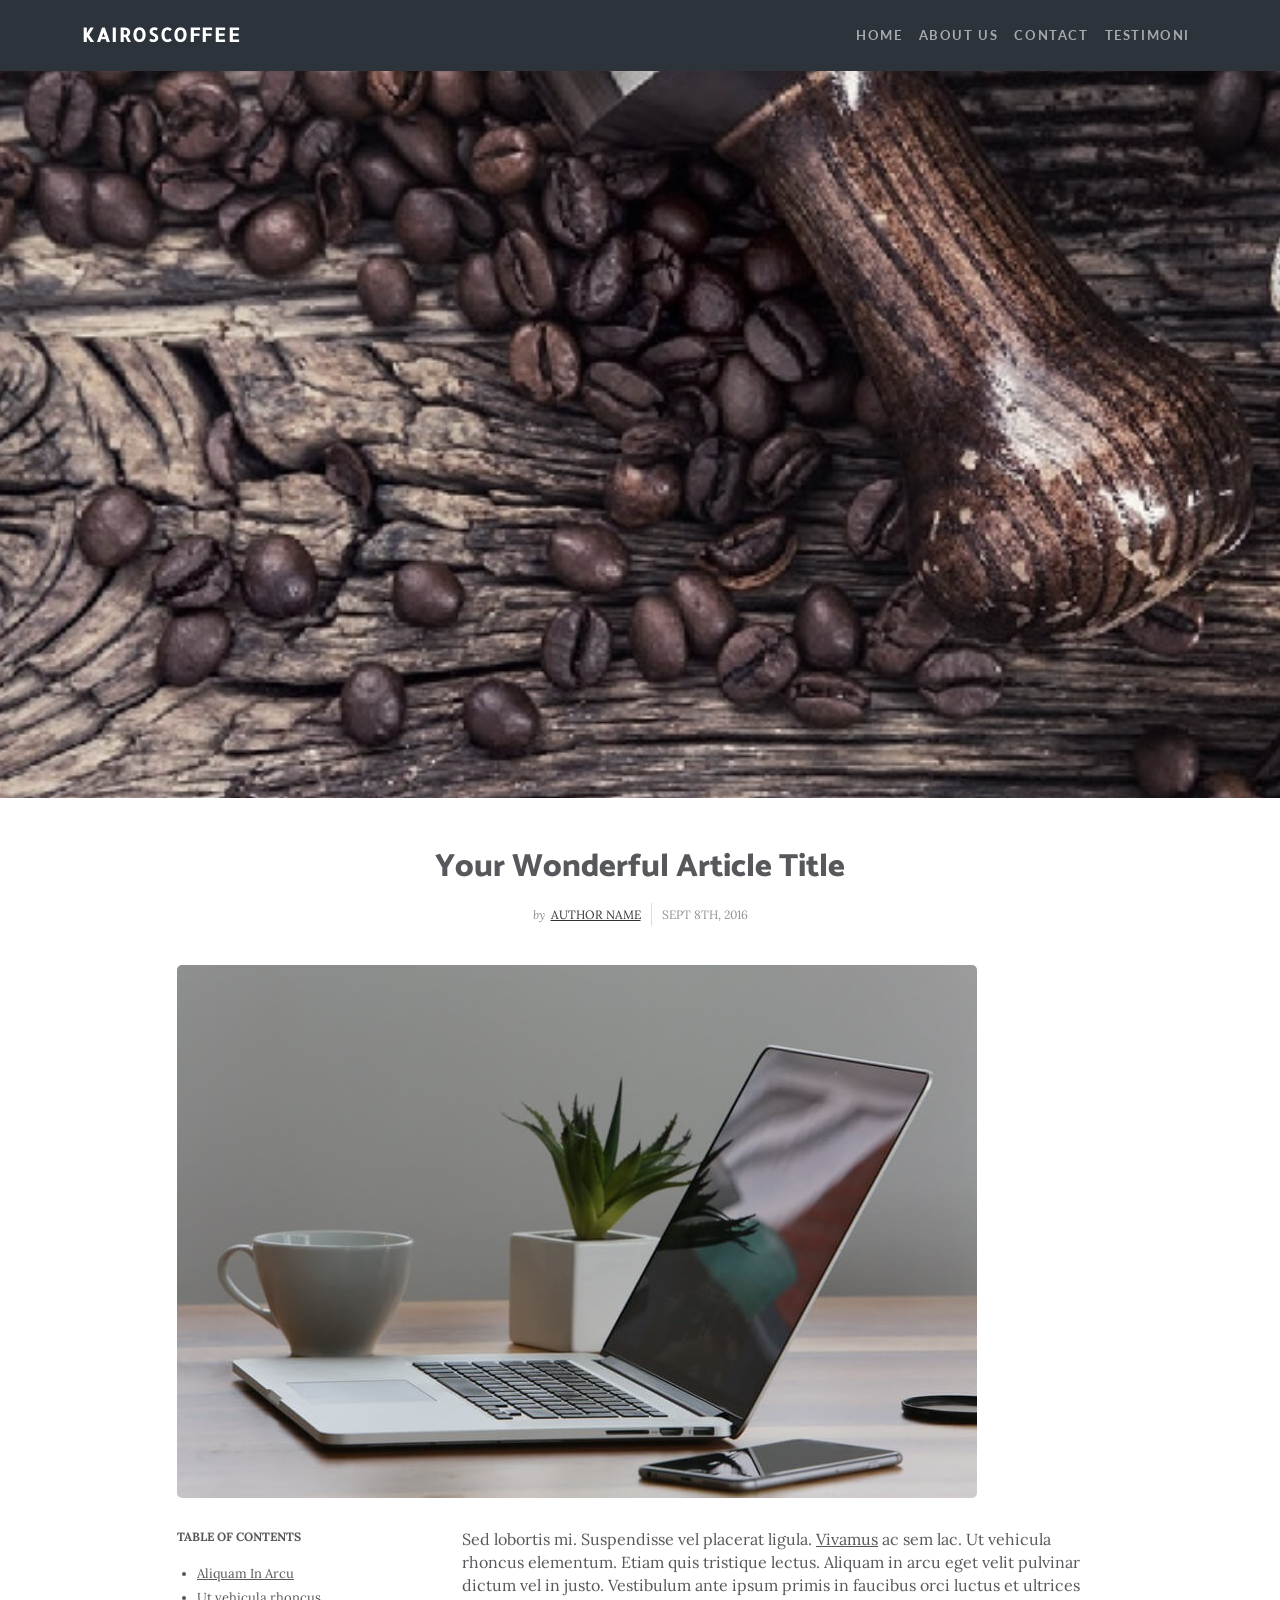
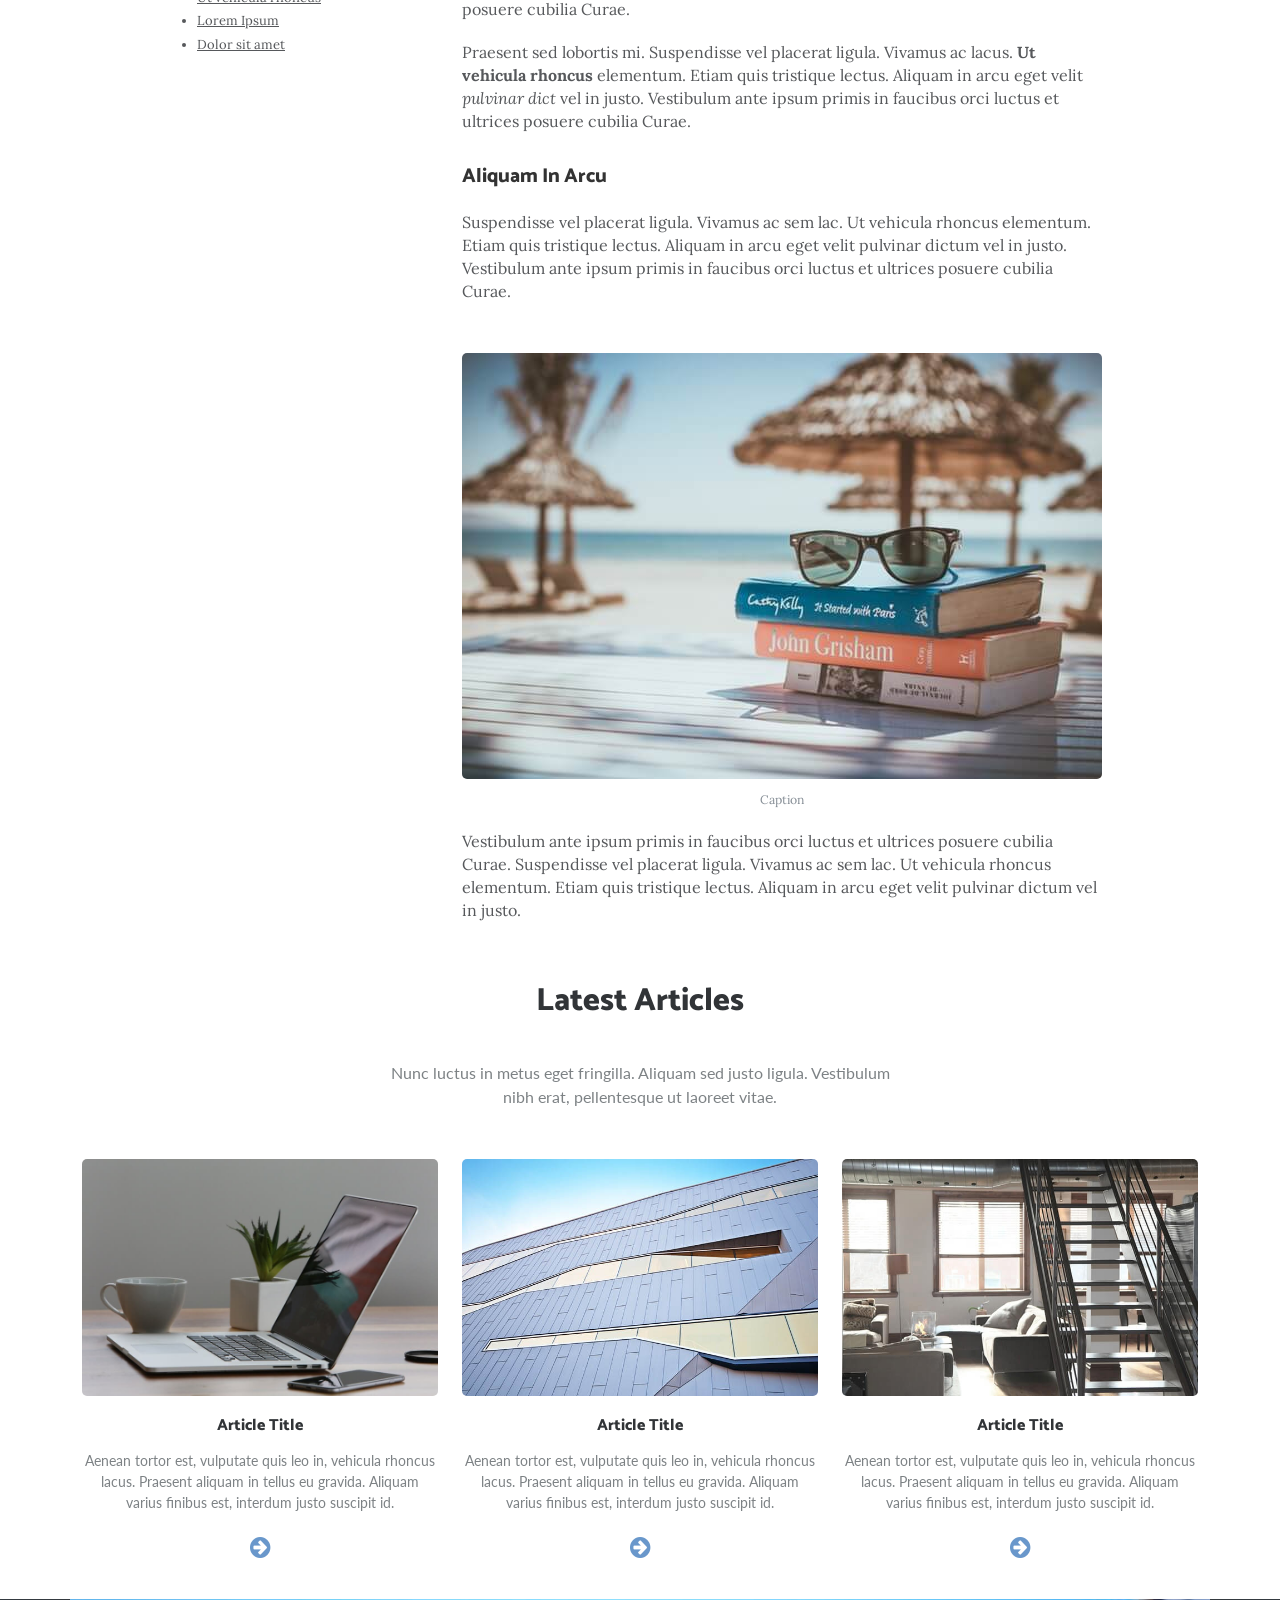
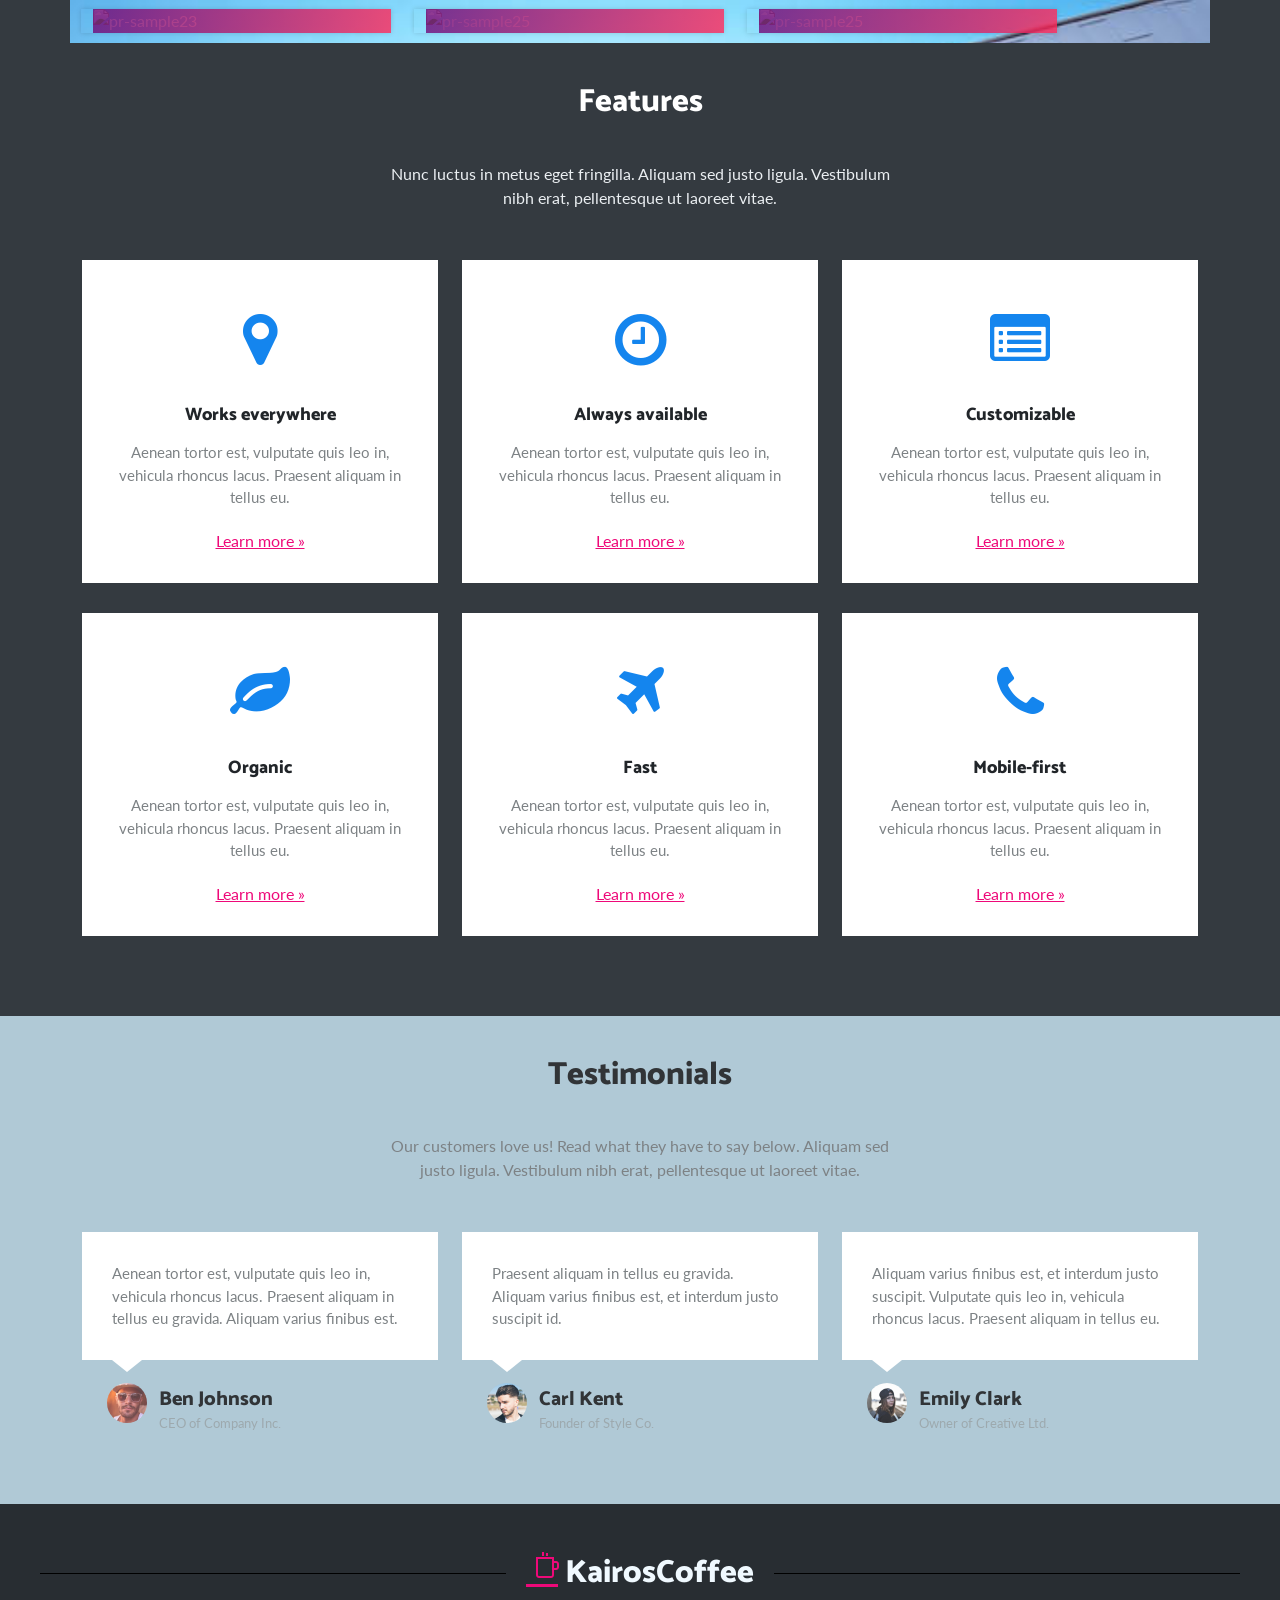
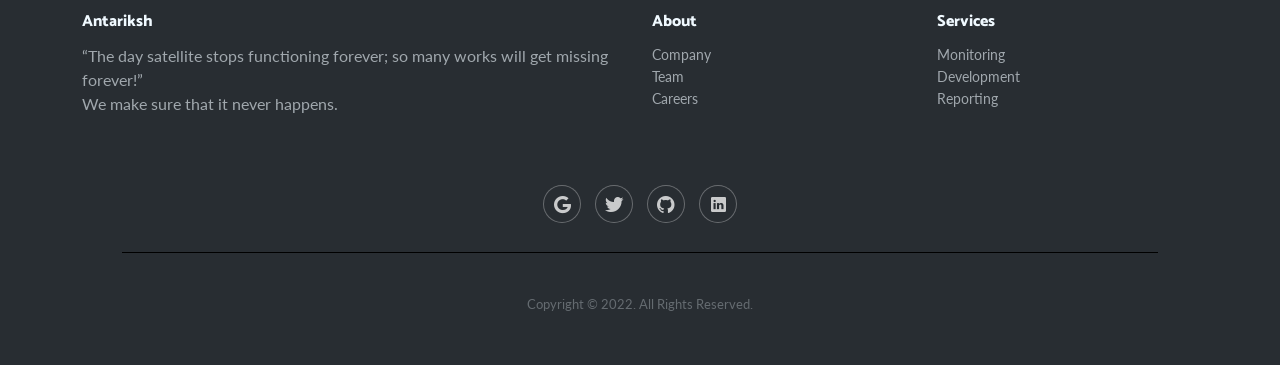
==== commit f779ff88: "edit style" ====
--- a/index.html
+++ b/index.html
@@ -12,10 +12,17 @@
     <link rel="stylesheet" href="https://fonts.googleapis.com/css?family=Lora">
     <link rel="stylesheet" href="assets/fonts/font-awesome.min.css">
     <link rel="stylesheet" href="assets/fonts/ionicons.min.css">
+    <link rel="stylesheet" href="assets/fonts/line-awesome.min.css">
     <link rel="stylesheet" href="assets/css/Article-Dual-Column.css">
     <link rel="stylesheet" href="assets/css/Article-List.css">
     <link rel="stylesheet" href="assets/css/Bold-BS4-Animated-Back-To-Top.css">
     <link rel="stylesheet" href="assets/css/Brands.css">
+    <link rel="stylesheet" href="assets/css/Dark-Footer-1.css">
+    <link rel="stylesheet" href="assets/css/Dark-Footer-2.css">
+    <link rel="stylesheet" href="assets/css/Dark-Footer-3.css">
+    <link rel="stylesheet" href="assets/css/Dark-Footer-4.css">
+    <link rel="stylesheet" href="assets/css/Dark-Footer.css">
+    <link rel="stylesheet" href="assets/css/Features-Boxed.css">
     <link rel="stylesheet" href="assets/css/Footer-Dark.css">
     <link rel="stylesheet" href="assets/css/Highlight-Blue.css">
     <link rel="stylesheet" href="https://cdnjs.cloudflare.com/ajax/libs/baguettebox.js/1.10.0/baguetteBox.min.css">
@@ -25,10 +32,12 @@
     <link rel="stylesheet" href="assets/css/News-Cards.css">
     <link rel="stylesheet" href="assets/css/Simple-Slider.css">
     <link rel="stylesheet" href="assets/css/Social-Icons.css">
+    <link rel="stylesheet" href="assets/css/Swiper-Slider-Card-For-Blog-Or-Product-1.css">
+    <link rel="stylesheet" href="assets/css/Swiper-Slider-Card-For-Blog-Or-Product.css">
     <link rel="stylesheet" href="assets/css/Testimonials.css">
 </head>
 
-<body style="background: rgb(72,78,82);"><a class="cd-top js-cd-top cd-top--fade-out cd-top--show" style="background-image: url(&quot;assets/img/cd-top-arrow.svg&quot;);" href="#0">Top</a>
+<body style="background: rgb(52,58,64);"><a class="cd-top js-cd-top cd-top--fade-out cd-top--show" style="background-image: url(&quot;assets/img/cd-top-arrow.svg&quot;);" href="#0">Top</a>
     <nav class="navbar navbar-dark navbar-expand-lg fixed-top bg-dark navbar-custom" style="filter: contrast(110%);">
         <div class="container"><a class="navbar-brand" href="#" style="font-family: 'Allerta Stencil', sans-serif;font-size: 19px;">KairosCoffee</a><button data-bs-toggle="collapse" class="navbar-toggler" data-bs-target="#navbarResponsive" style="width: 42px;height: 36px;"><span class="visually-hidden">Toggle navigation</span><span class="navbar-toggler-icon" style="width: 17px;height: 23px;color: rgba(245,240,240,0.81);"></span></button>
             <div class="collapse navbar-collapse" id="navbarResponsive">
@@ -147,7 +156,53 @@
 
   </figure></div>
     </div>
-    <section id="Testimonials" class="testimonials-clean">
+    <section class="text-dark bg-dark features-boxed">
+        <div class="container text-dark">
+            <div class="intro">
+                <h2 class="text-center" style="color: rgb(255,255,255);">Features </h2>
+                <p class="text-center" style="color: rgb(235,239,242);">Nunc luctus in metus eget fringilla. Aliquam sed justo ligula. Vestibulum nibh erat, pellentesque ut laoreet vitae.</p>
+            </div>
+            <div class="row justify-content-center features">
+                <div class="col-sm-6 col-md-5 col-lg-4 item">
+                    <div class="box"><i class="fa fa-map-marker icon"></i>
+                        <h3 class="name">Works everywhere</h3>
+                        <p class="description">Aenean tortor est, vulputate quis leo in, vehicula rhoncus lacus. Praesent aliquam in tellus eu.</p><a class="learn-more" href="#">Learn more »</a>
+                    </div>
+                </div>
+                <div class="col-sm-6 col-md-5 col-lg-4 item">
+                    <div class="box"><i class="fa fa-clock-o icon"></i>
+                        <h3 class="name">Always available</h3>
+                        <p class="description">Aenean tortor est, vulputate quis leo in, vehicula rhoncus lacus. Praesent aliquam in tellus eu.</p><a class="learn-more" href="#">Learn more »</a>
+                    </div>
+                </div>
+                <div class="col-sm-6 col-md-5 col-lg-4 item">
+                    <div class="box"><i class="fa fa-list-alt icon"></i>
+                        <h3 class="name">Customizable </h3>
+                        <p class="description">Aenean tortor est, vulputate quis leo in, vehicula rhoncus lacus. Praesent aliquam in tellus eu.</p><a class="learn-more" href="#">Learn more »</a>
+                    </div>
+                </div>
+                <div class="col-sm-6 col-md-5 col-lg-4 item">
+                    <div class="box"><i class="fa fa-leaf icon"></i>
+                        <h3 class="name">Organic </h3>
+                        <p class="description">Aenean tortor est, vulputate quis leo in, vehicula rhoncus lacus. Praesent aliquam in tellus eu.</p><a class="learn-more" href="#">Learn more »</a>
+                    </div>
+                </div>
+                <div class="col-sm-6 col-md-5 col-lg-4 item">
+                    <div class="box"><i class="fa fa-plane icon"></i>
+                        <h3 class="name">Fast </h3>
+                        <p class="description">Aenean tortor est, vulputate quis leo in, vehicula rhoncus lacus. Praesent aliquam in tellus eu.</p><a class="learn-more" href="#">Learn more »</a>
+                    </div>
+                </div>
+                <div class="col-sm-6 col-md-5 col-lg-4 item">
+                    <div class="box"><i class="fa fa-phone icon"></i>
+                        <h3 class="name">Mobile-first</h3>
+                        <p class="description">Aenean tortor est, vulputate quis leo in, vehicula rhoncus lacus. Praesent aliquam in tellus eu.</p><a class="learn-more" href="#">Learn more »</a>
+                    </div>
+                </div>
+            </div>
+        </div>
+    </section>
+    <section id="Testimonials" class="testimonials-clean" style="background: rgb(176,201,214);">
         <div class="container">
             <div class="intro">
                 <h2 class="text-center">Testimonials </h2>
@@ -184,34 +239,42 @@
             </div>
         </div>
     </section>
-    <footer class="footer-dark">
-        <div class="container">
-            <div class="row">
-                <div class="col-sm-6 col-md-3 item">
-                    <h3>Services</h3>
-                    <ul>
-                        <li><a href="#">Web design</a></li>
-                        <li><a href="#">Development</a></li>
-                        <li><a href="#">Hosting</a></li>
-                    </ul>
-                </div>
-                <div class="col-sm-6 col-md-3 item">
-                    <h3>About</h3>
-                    <ul>
-                        <li><a href="#">Company</a></li>
-                        <li><a href="#">Team</a></li>
-                        <li><a href="#">Careers</a></li>
-                    </ul>
-                </div>
-                <div class="col-md-6 item text">
-                    <h3>Company Name</h3>
-                    <p>Praesent sed lobortis mi. Suspendisse vel placerat ligula. Vivamus ac sem lacus. Ut vehicula rhoncus elementum. Etiam quis tristique lectus. Aliquam in arcu eget velit pulvinar dictum vel in justo.</p>
-                </div>
-                <div class="col item social"><a href="#"><i class="icon ion-social-facebook"></i></a><a href="#"><i class="icon ion-social-twitter"></i></a><a href="#"><i class="icon ion-social-snapchat"></i></a><a href="#"><i class="icon ion-social-instagram"></i></a></div>
-            </div>
-            <p class="copyright"><br>Copyright © 2022. All Rights Reserved.<br></p>
-        </div>
-    </footer>
+    <div class="footer-dark">
+        <div style="text-align:center;">
+            <h2 class="divider-style" style="margin-top:0px;"><span style="background-color:rgb(40, 45, 50);"><a href="#"><i class="la la-coffee"></i></a>&nbsp;KairosCoffee</span></h2>
+        </div>
+        <footer>
+            <div class="container">
+                <div class="row" style="margin-top:20px;">
+                    <div class="col-md-6 item text" style="margin-bottom:0px;">
+                        <h3>Antariksh</h3>
+                        <p>“The day satellite stops functioning forever; so many works will get missing forever!”<br>We make sure that it never happens.</p>
+                    </div>
+                    <div class="col-sm-6 col-md-3 item">
+                        <h3>About</h3>
+                        <ul>
+                            <li><a href="#">Company</a></li>
+                            <li><a href="#">Team</a></li>
+                            <li><a href="#">Careers</a></li>
+                        </ul>
+                    </div>
+                    <div class="col-sm-6 col-md-3 item">
+                        <h3>Services</h3>
+                        <ul>
+                            <li><a href="#">Monitoring</a></li>
+                            <li><a href="#">Development</a></li>
+                            <li><a href="#">Reporting</a></li>
+                        </ul>
+                    </div>
+                </div>
+                <div class="col item social" style="margin-top: 70px;"><a href="#"><i class="fa fa-google"></i></a><a href="#"><i class="icon ion-social-twitter"></i></a><a href="#"><i class="icon ion-social-github"></i></a><a href="#"><i class="icon ion-social-linkedin"></i></a></div>
+                <div style="text-align:center;margin-top:-40px;">
+                    <h2 class="divider-style"></h2>
+                </div>
+                <p class="copyright"><br>Copyright © 2022. All Rights Reserved.<br></p>
+            </div>
+        </footer>
+    </div>
     <script src="assets/bootstrap/js/bootstrap.min.js"></script>
     <script src="assets/js/bs-init.js"></script>
     <script src="https://cdnjs.cloudflare.com/ajax/libs/baguettebox.js/1.10.0/baguetteBox.min.js"></script>
@@ -219,6 +282,7 @@
     <script src="https://cdnjs.cloudflare.com/ajax/libs/Swiper/6.4.8/swiper-bundle.min.js"></script>
     <script src="assets/js/Lightbox-Gallery.js"></script>
     <script src="assets/js/Simple-Slider.js"></script>
+    <script src="assets/js/Swiper-Slider-Card-For-Blog-Or-Product.js"></script>
 </body>
 
 </html>
--- a/assets/fonts/line-awesome.min.css
+++ b/assets/fonts/line-awesome.min.css
@@ -0,0 +1,15 @@
+/*!
+ *  Line Awesome 1.1.0 by @icons_8 - https://icons8.com/line-awesome
+ *  License - https://icons8.com/good-boy-license/ (Font: SIL OFL 1.1, CSS: MIT License)
+ *
+ * Made with love by Icons8 [ https://icons8.com/ ] using FontCustom [ https://github.com/FontCustom/fontcustom ]
+ *
+ * Contacts:
+ *    [ https://icons8.com/contact ]
+ *
+ * Follow Icon8 on
+ *    Twitter [ https://twitter.com/icons_8 ]
+ *    Facebook [ https://www.facebook.com/Icons8 ]
+ *    Google+ [ https://plus.google.com/+Icons8 ]
+ *    GitHub [ https://github.com/icons8 ]
+ */.la,.la-stack{display:inline-block}.la-fw,.la-li{text-align:center}@font-face{font-family:LineAwesome;src:url(../fonts/line-awesome.eot?v=1.1.);src:url(../fonts/line-awesome.eot??v=1.1.#iefix) format("embedded-opentype"),url(../fonts/line-awesome.woff2?v=1.1.) format("woff2"),url(../fonts/line-awesome.woff?v=1.1.) format("woff"),url(../fonts/line-awesome.ttf?v=1.1.) format("truetype"),url(../fonts/line-awesome.svg?v=1.1.#fa) format("svg");font-weight:400;font-style:normal}@media screen and (-webkit-min-device-pixel-ratio:0){@font-face{font-family:LineAwesome;src:url(../fonts/line-awesome.svg?v=1.1.#fa) format("svg")}}.la{font:normal normal normal 16px/1 LineAwesome;font-size:inherit;text-decoration:inherit;text-rendering:optimizeLegibility;text-transform:none;-moz-osx-font-smoothing:grayscale;-webkit-font-smoothing:antialiased;font-smoothing:antialiased}.la-lg{font-size:1.33333333em;line-height:.75em;vertical-align:-15%}.la-2x{font-size:2em}.la-3x{font-size:3em}.la-4x{font-size:4em}.la-5x{font-size:5em}.la-fw{width:1.28571429em}.la-ul{padding-left:0;margin-left:2.14285714em;list-style-type:none}.la-ul>li{position:relative}.la-li{position:absolute;left:-2.14285714em;width:2.14285714em;top:.14285714em}.la-li.la-lg{left:-1.85714286em}.la-border{padding:.2em .25em .15em;border:.08em solid #eee;border-radius:.1em}.pull-right{float:right}.pull-left{float:left}.li.pull-left{margin-right:.3em}.li.pull-right{margin-left:.3em}.la-spin{-webkit-animation:fa-spin 2s infinite linear;animation:fa-spin 2s infinite linear}@-webkit-keyframes fa-spin{0%{-webkit-transform:rotate(0);transform:rotate(0)}100%{-webkit-transform:rotate(359deg);transform:rotate(359deg)}}@keyframes fa-spin{0%{-webkit-transform:rotate(0);transform:rotate(0)}100%{-webkit-transform:rotate(359deg);transform:rotate(359deg)}}.la-rotate-90{filter:progid:DXImageTransform.Microsoft.BasicImage(rotation=1);-webkit-transform:rotate(90deg);-ms-transform:rotate(90deg);transform:rotate(90deg)}.la-rotate-180{filter:progid:DXImageTransform.Microsoft.BasicImage(rotation=2);-webkit-transform:rotate(180deg);-ms-transform:rotate(180deg);transform:rotate(180deg)}.la-rotate-270{filter:progid:DXImageTransform.Microsoft.BasicImage(rotation=3);-webkit-transform:rotate(270deg);-ms-transform:rotate(270deg);transform:rotate(270deg)}.la-flip-horizontal{filter:progid:DXImageTransform.Microsoft.BasicImage(rotation=0, mirror=1);-webkit-transform:scale(-1,1);-ms-transform:scale(-1,1);transform:scale(-1,1)}.la-flip-vertical{filter:progid:DXImageTransform.Microsoft.BasicImage(rotation=2, mirror=1);-webkit-transform:scale(1,-1);-ms-transform:scale(1,-1);transform:scale(1,-1)}:root .la-flip-horizontal,:root .la-flip-vertical,:root .la-rotate-180,:root .la-rotate-270,:root .la-rotate-90{filter:none}.la-stack{position:relative;width:2em;height:2em;line-height:2em;vertical-align:middle}.la-stack-1x,.la-stack-2x{position:absolute;left:0;width:100%;text-align:center}.la-stack-1x{line-height:inherit}.la-stack-2x{font-size:2em}.la-inverse{color:#fff}.la-500px:before{content:"\f100"}.la-adjust:before{content:"\f101"}.la-adn:before{content:"\f102"}.la-align-center:before{content:"\f103"}.la-align-justify:before{content:"\f104"}.la-align-left:before{content:"\f105"}.la-align-right:before{content:"\f106"}.la-amazon:before{content:"\f107"}.la-ambulance:before{content:"\f108"}.la-anchor:before{content:"\f109"}.la-android:before{content:"\f10a"}.la-angellist:before{content:"\f10b"}.la-angle-double-down:before{content:"\f10c"}.la-angle-double-left:before{content:"\f10d"}.la-angle-double-right:before{content:"\f10e"}.la-angle-double-up:before{content:"\f10f"}.la-angle-down:before{content:"\f110"}.la-angle-left:before{content:"\f111"}.la-angle-right:before{content:"\f112"}.la-angle-up:before{content:"\f113"}.la-apple:before{content:"\f114"}.la-archive:before{content:"\f115"}.la-area-chart:before{content:"\f116"}.la-arrow-circle-down:before{content:"\f117"}.la-arrow-circle-left:before{content:"\f118"}.la-arrow-circle-o-down:before{content:"\f119"}.la-arrow-circle-o-left:before{content:"\f11a"}.la-arrow-circle-o-right:before{content:"\f11b"}.la-arrow-circle-o-up:before{content:"\f11c"}.la-arrow-circle-right:before{content:"\f11d"}.la-arrow-circle-up:before{content:"\f11e"}.la-arrow-down:before{content:"\f11f"}.la-arrow-left:before{content:"\f120"}.la-arrow-right:before{content:"\f121"}.la-arrow-up:before{content:"\f122"}.la-arrows:before{content:"\f123"}.la-arrows-alt:before{content:"\f124"}.la-arrows-h:before{content:"\f125"}.la-arrows-v:before{content:"\f126"}.la-asterisk:before{content:"\f127"}.la-at:before{content:"\f128"}.la-automobile:before{content:"\f129"}.la-backward:before{content:"\f12a"}.la-balance-scale:before{content:"\f12b"}.la-ban:before{content:"\f12c"}.la-bank:before{content:"\f12d"}.la-bar-chart:before{content:"\f12e"}.la-bar-chart-o:before{content:"\f12f"}.la-barcode:before{content:"\f130"}.la-bars:before{content:"\f131"}.la-battery-0:before{content:"\f132"}.la-battery-1:before{content:"\f133"}.la-battery-2:before{content:"\f134"}.la-battery-3:before{content:"\f135"}.la-battery-4:before{content:"\f136"}.la-battery-empty:before{content:"\f137"}.la-battery-full:before{content:"\f138"}.la-battery-half:before{content:"\f139"}.la-battery-quarter:before{content:"\f13a"}.la-battery-three-quarters:before{content:"\f13b"}.la-bed:before{content:"\f13c"}.la-beer:before{content:"\f13d"}.la-behance:before{content:"\f13e"}.la-behance-square:before{content:"\f13f"}.la-bell:before{content:"\f140"}.la-bell-o:before{content:"\f141"}.la-bell-slash:before{content:"\f142"}.la-bell-slash-o:before{content:"\f143"}.la-bicycle:before{content:"\f144"}.la-binoculars:before{content:"\f145"}.la-birthday-cake:before{content:"\f146"}.la-bitbucket:before{content:"\f147"}.la-bitbucket-square:before{content:"\f148"}.la-bitcoin:before{content:"\f149"}.la-black-tie:before{content:"\f14a"}.la-bold:before{content:"\f14b"}.la-bolt:before{content:"\f14c"}.la-bomb:before{content:"\f14d"}.la-book:before{content:"\f14e"}.la-bookmark:before{content:"\f14f"}.la-bookmark-o:before{content:"\f150"}.la-briefcase:before{content:"\f151"}.la-btc:before{content:"\f152"}.la-bug:before{content:"\f153"}.la-building:before{content:"\f154"}.la-building-o:before{content:"\f155"}.la-bullhorn:before{content:"\f156"}.la-bullseye:before{content:"\f157"}.la-bus:before{content:"\f158"}.la-buysellads:before{content:"\f159"}.la-cab:before{content:"\f15a"}.la-calculator:before{content:"\f15b"}.la-calendar:before{content:"\f15c"}.la-calendar-check-o:before{content:"\f15d"}.la-calendar-minus-o:before{content:"\f15e"}.la-calendar-o:before{content:"\f15f"}.la-calendar-plus-o:before{content:"\f160"}.la-calendar-times-o:before{content:"\f161"}.la-camera:before{content:"\f162"}.la-camera-retro:before{content:"\f163"}.la-car:before{content:"\f164"}.la-caret-down:before{content:"\f165"}.la-caret-left:before{content:"\f166"}.la-caret-right:before{content:"\f167"}.la-caret-square-o-down:before,.la-toggle-down:before{content:"\f168"}.la-caret-square-o-left:before,.la-toggle-left:before{content:"\f169"}.la-caret-square-o-right:before,.la-toggle-right:before{content:"\f16a"}.la-caret-square-o-up:before,.la-toggle-up:before{content:"\f16b"}.la-caret-up:before{content:"\f16c"}.la-cart-arrow-down:before{content:"\f16d"}.la-cart-plus:before{content:"\f16e"}.la-cc:before{content:"\f16f"}.la-cc-amex:before{content:"\f170"}.la-cc-diners-club:before{content:"\f171"}.la-cc-discover:before{content:"\f172"}.la-cc-jcb:before{content:"\f173"}.la-cc-mastercard:before{content:"\f174"}.la-cc-paypal:before{content:"\f175"}.la-cc-stripe:before{content:"\f176"}.la-cc-visa:before{content:"\f177"}.la-certificate:before{content:"\f178"}.la-chain:before{content:"\f179"}.la-chain-broken:before{content:"\f17a"}.la-check:before{content:"\f17b"}.la-check-circle:before{content:"\f17c"}.la-check-circle-o:before{content:"\f17d"}.la-check-square:before{content:"\f17e"}.la-check-square-o:before{content:"\f17f"}.la-chevron-circle-down:before{content:"\f180"}.la-chevron-circle-left:before{content:"\f181"}.la-chevron-circle-right:before{content:"\f182"}.la-chevron-circle-up:before{content:"\f183"}.la-chevron-down:before{content:"\f184"}.la-chevron-left:before{content:"\f185"}.la-chevron-right:before{content:"\f186"}.la-chevron-up:before{content:"\f187"}.la-child:before{content:"\f188"}.la-chrome:before{content:"\f189"}.la-circle:before{content:"\f18a"}.la-circle-o:before{content:"\f18b"}.la-circle-o-notch:before{content:"\f18c"}.la-circle-thin:before{content:"\f18d"}.la-clipboard:before{content:"\f18e"}.la-clock-o:before{content:"\f18f"}.la-clone:before{content:"\f190"}.la-close:before{content:"\f191"}.la-cloud:before{content:"\f192"}.la-cloud-download:before{content:"\f193"}.la-cloud-upload:before{content:"\f194"}.la-cny:before{content:"\f195"}.la-code:before{content:"\f196"}.la-code-fork:before{content:"\f197"}.la-codepen:before{content:"\f198"}.la-coffee:before{content:"\f199"}.la-cog:before{content:"\f19a"}.la-cogs:before{content:"\f19b"}.la-columns:before{content:"\f19c"}.la-comment:before{content:"\f19d"}.la-comment-o:before{content:"\f19e"}.la-commenting:before{content:"\f19f"}.la-commenting-o:before{content:"\f1a0"}.la-comments:before{content:"\f1a1"}.la-comments-o:before{content:"\f1a2"}.la-compass:before{content:"\f1a3"}.la-compress:before{content:"\f1a4"}.la-connectdevelop:before{content:"\f1a5"}.la-contao:before{content:"\f1a6"}.la-copy:before{content:"\f1a7"}.la-copyright:before{content:"\f1a8"}.la-creative-commons:before{content:"\f1a9"}.la-credit-card:before{content:"\f1aa"}.la-crop:before{content:"\f1ab"}.la-crosshairs:before{content:"\f1ac"}.la-css3:before{content:"\f1ad"}.la-cube:before{content:"\f1ae"}.la-cubes:before{content:"\f1af"}.la-cut:before{content:"\f1b0"}.la-cutlery:before{content:"\f1b1"}.la-dashboard:before{content:"\f1b2"}.la-dashcube:before{content:"\f1b3"}.la-database:before{content:"\f1b4"}.la-dedent:before{content:"\f1b5"}.la-delicious:before{content:"\f1b6"}.la-desktop:before{content:"\f1b7"}.la-deviantart:before{content:"\f1b8"}.la-diamond:before{content:"\f1b9"}.la-digg:before{content:"\f1ba"}.la-dollar:before{content:"\f1bb"}.la-dot-circle-o:before{content:"\f1bc"}.la-download:before{content:"\f1bd"}.la-dribbble:before{content:"\f1be"}.la-dropbox:before{content:"\f1bf"}.la-drupal:before{content:"\f1c0"}.la-edit:before{content:"\f1c1"}.la-eject:before{content:"\f1c2"}.la-ellipsis-h:before{content:"\f1c3"}.la-ellipsis-v:before{content:"\f1c4"}.la-empire:before,.la-ge:before{content:"\f1c5"}.la-envelope:before{content:"\f1c6"}.la-envelope-o:before{content:"\f1c7"}.la-envelope-square:before{content:"\f1c8"}.la-eraser:before{content:"\f1c9"}.la-eur:before{content:"\f1ca"}.la-euro:before{content:"\f1cb"}.la-exchange:before{content:"\f1cc"}.la-exclamation:before{content:"\f1cd"}.la-exclamation-circle:before{content:"\f1ce"}.la-exclamation-triangle:before{content:"\f1cf"}.la-expand:before{content:"\f1d0"}.la-expeditedssl:before{content:"\f1d1"}.la-external-link:before{content:"\f1d2"}.la-external-link-square:before{content:"\f1d3"}.la-eye:before{content:"\f1d4"}.la-eye-slash:before{content:"\f1d5"}.la-eyedropper:before{content:"\f1d6"}.la-facebook-f:before,.la-facebook:before{content:"\f1d7"}.la-facebook-official:before{content:"\f1d8"}.la-facebook-square:before{content:"\f1d9"}.la-fast-backward:before{content:"\f1da"}.la-fast-forward:before{content:"\f1db"}.la-fax:before{content:"\f1dc"}.la-female:before{content:"\f1dd"}.la-fighter-jet:before{content:"\f1de"}.la-file:before{content:"\f1df"}.la-file-archive-o:before{content:"\f1e0"}.la-file-audio-o:before{content:"\f1e1"}.la-file-code-o:before{content:"\f1e2"}.la-file-excel-o:before{content:"\f1e3"}.la-file-image-o:before{content:"\f1e4"}.la-file-movie-o:before{content:"\f1e5"}.la-file-o:before{content:"\f1e6"}.la-file-pdf-o:before{content:"\f1e7"}.la-file-photo-o:before{content:"\f1e8"}.la-file-picture-o:before{content:"\f1e9"}.la-file-powerpoint-o:before{content:"\f1ea"}.la-file-sound-o:before{content:"\f1eb"}.la-file-text:before{content:"\f1ec"}.la-file-text-o:before{content:"\f1ed"}.la-file-video-o:before{content:"\f1ee"}.la-file-word-o:before{content:"\f1ef"}.la-file-zip-o:before{content:"\f1f0"}.la-files-o:before{content:"\f1f1"}.la-film:before{content:"\f1f2"}.la-filter:before{content:"\f1f3"}.la-fire:before{content:"\f1f4"}.la-fire-extinguisher:before{content:"\f1f5"}.la-firefox:before{content:"\f1f6"}.la-flag:before{content:"\f1f7"}.la-flag-checkered:before{content:"\f1f8"}.la-flag-o:before{content:"\f1f9"}.la-flash:before{content:"\f1fa"}.la-flask:before{content:"\f1fb"}.la-flickr:before{content:"\f1fc"}.la-floppy-o:before{content:"\f1fd"}.la-folder:before{content:"\f1fe"}.la-folder-o:before{content:"\f1ff"}.la-folder-open:before{content:"\f200"}.la-folder-open-o:before{content:"\f201"}.la-font:before{content:"\f202"}.la-fonticons:before{content:"\f203"}.la-forumbee:before{content:"\f204"}.la-forward:before{content:"\f205"}.la-foursquare:before{content:"\f206"}.la-frown-o:before{content:"\f207"}.la-futbol-o:before,.la-soccer-ball-o:before{content:"\f208"}.la-gamepad:before{content:"\f209"}.la-gavel:before{content:"\f20a"}.la-gbp:before{content:"\f20b"}.la-gear:before{content:"\f20c"}.la-gears:before{content:"\f20d"}.la-genderless:before{content:"\f20e"}.la-get-pocket:before{content:"\f20f"}.la-gg:before{content:"\f210"}.la-gg-circle:before{content:"\f211"}.la-gift:before{content:"\f212"}.la-git:before{content:"\f213"}.la-git-square:before{content:"\f214"}.la-github:before{content:"\f215"}.la-github-alt:before{content:"\f216"}.la-github-square:before{content:"\f217"}.la-glass:before{content:"\f218"}.la-globe:before{content:"\f219"}.la-google:before{content:"\f21a"}.la-google-plus:before{content:"\f21b"}.la-google-plus-square:before{content:"\f21c"}.la-google-wallet:before{content:"\f21d"}.la-graduation-cap:before{content:"\f21e"}.la-gittip:before,.la-gratipay:before{content:"\f21f"}.la-group:before{content:"\f220"}.la-h-square:before{content:"\f221"}.la-hacker-news:before{content:"\f222"}.la-hand-grab-o:before{content:"\f223"}.la-hand-lizard-o:before{content:"\f224"}.la-hand-o-down:before{content:"\f225"}.la-hand-o-left:before{content:"\f226"}.la-hand-o-right:before{content:"\f227"}.la-hand-o-up:before{content:"\f228"}.la-hand-paper-o:before{content:"\f229"}.la-hand-peace-o:before{content:"\f22a"}.la-hand-pointer-o:before{content:"\f22b"}.la-hand-rock-o:before{content:"\f22c"}.la-hand-scissors-o:before{content:"\f22d"}.la-hand-spock-o:before{content:"\f22e"}.la-hand-stop-o:before{content:"\f22f"}.la-hdd-o:before{content:"\f230"}.la-header:before{content:"\f231"}.la-headphones:before{content:"\f232"}.la-heart:before{content:"\f233"}.la-heart-o:before{content:"\f234"}.la-heartbeat:before{content:"\f235"}.la-history:before{content:"\f236"}.la-home:before{content:"\f237"}.la-hospital-o:before{content:"\f238"}.la-hotel:before{content:"\f239"}.la-hourglass:before{content:"\f23a"}.la-hourglass-1:before{content:"\f23b"}.la-hourglass-2:before{content:"\f23c"}.la-hourglass-3:before{content:"\f23d"}.la-hourglass-end:before{content:"\f23e"}.la-hourglass-half:before{content:"\f23f"}.la-hourglass-o:before{content:"\f240"}.la-hourglass-start:before{content:"\f241"}.la-houzz:before{content:"\f242"}.la-html5:before{content:"\f243"}.la-i-cursor:before{content:"\f244"}.la-ils:before{content:"\f245"}.la-image:before{content:"\f246"}.la-inbox:before{content:"\f247"}.la-indent:before{content:"\f248"}.la-industry:before{content:"\f249"}.la-info:before{content:"\f24a"}.la-info-circle:before{content:"\f24b"}.la-inr:before{content:"\f24c"}.la-instagram:before{content:"\f24d"}.la-institution:before{content:"\f24e"}.la-internet-explorer:before{content:"\f24f"}.la-ioxhost:before{content:"\f250"}.la-italic:before{content:"\f251"}.la-joomla:before{content:"\f252"}.la-jpy:before{content:"\f253"}.la-jsfiddle:before{content:"\f254"}.la-key:before{content:"\f255"}.la-keyboard-o:before{content:"\f256"}.la-krw:before{content:"\f257"}.la-language:before{content:"\f258"}.la-laptop:before{content:"\f259"}.la-lastfm:before{content:"\f25a"}.la-lastfm-square:before{content:"\f25b"}.la-leaf:before{content:"\f25c"}.la-leanpub:before{content:"\f25d"}.la-legal:before{content:"\f25e"}.la-lemon-o:before{content:"\f25f"}.la-level-down:before{content:"\f260"}.la-level-up:before{content:"\f261"}.la-life-bouy:before{content:"\f262"}.la-life-buoy:before{content:"\f263"}.la-life-ring:before,.la-support:before{content:"\f264"}.la-life-saver:before{content:"\f265"}.la-lightbulb-o:before{content:"\f266"}.la-line-chart:before{content:"\f267"}.la-link:before{content:"\f268"}.la-linkedin:before{content:"\f269"}.la-linkedin-square:before{content:"\f26a"}.la-linux:before{content:"\f26b"}.la-list:before{content:"\f26c"}.la-list-alt:before{content:"\f26d"}.la-list-ol:before{content:"\f26e"}.la-list-ul:before{content:"\f26f"}.la-location-arrow:before{content:"\f270"}.la-lock:before{content:"\f271"}.la-long-arrow-down:before{content:"\f272"}.la-long-arrow-left:before{content:"\f273"}.la-long-arrow-right:before{content:"\f274"}.la-long-arrow-up:before{content:"\f275"}.la-magic:before{content:"\f276"}.la-magnet:before{content:"\f277"}.la-mail-forward:before{content:"\f278"}.la-mail-reply:before{content:"\f279"}.la-mail-reply-all:before{content:"\f27a"}.la-male:before{content:"\f27b"}.la-map:before{content:"\f27c"}.la-map-marker:before{content:"\f27d"}.la-map-o:before{content:"\f27e"}.la-map-pin:before{content:"\f27f"}.la-map-signs:before{content:"\f280"}.la-mars:before{content:"\f281"}.la-mars-double:before{content:"\f282"}.la-mars-stroke:before{content:"\f283"}.la-mars-stroke-h:before{content:"\f284"}.la-mars-stroke-v:before{content:"\f285"}.la-maxcdn:before{content:"\f286"}.la-meanpath:before{content:"\f287"}.la-medium:before{content:"\f288"}.la-medkit:before{content:"\f289"}.la-meh-o:before{content:"\f28a"}.la-mercury:before{content:"\f28b"}.la-microphone:before{content:"\f28c"}.la-microphone-slash:before{content:"\f28d"}.la-minus:before{content:"\f28e"}.la-minus-circle:before{content:"\f28f"}.la-minus-square:before{content:"\f290"}.la-minus-square-o:before{content:"\f291"}.la-mobile:before{content:"\f292"}.la-mobile-phone:before{content:"\f293"}.la-money:before{content:"\f294"}.la-moon-o:before{content:"\f295"}.la-mortar-board:before{content:"\f296"}.la-motorcycle:before{content:"\f297"}.la-mouse-pointer:before{content:"\f298"}.la-music:before{content:"\f299"}.la-navicon:before{content:"\f29a"}.la-neuter:before{content:"\f29b"}.la-newspaper-o:before{content:"\f29c"}.la-object-group:before{content:"\f29d"}.la-object-ungroup:before{content:"\f29e"}.la-odnoklassniki:before{content:"\f29f"}.la-odnoklassniki-square:before{content:"\f2a0"}.la-opencart:before{content:"\f2a1"}.la-openid:before{content:"\f2a2"}.la-opera:before{content:"\f2a3"}.la-optin-monster:before{content:"\f2a4"}.la-outdent:before{content:"\f2a5"}.la-pagelines:before{content:"\f2a6"}.la-paint-brush:before{content:"\f2a7"}.la-paper-plane:before,.la-send:before{content:"\f2a8"}.la-paper-plane-o:before,.la-send-o:before{content:"\f2a9"}.la-paperclip:before{content:"\f2aa"}.la-paragraph:before{content:"\f2ab"}.la-paste:before{content:"\f2ac"}.la-pause:before{content:"\f2ad"}.la-paw:before{content:"\f2ae"}.la-paypal:before{content:"\f2af"}.la-pencil:before{content:"\f2b0"}.la-pencil-square:before{content:"\f2b1"}.la-pencil-square-o:before{content:"\f2b2"}.la-phone:before{content:"\f2b3"}.la-phone-square:before{content:"\f2b4"}.la-photo:before{content:"\f2b5"}.la-picture-o:before{content:"\f2b6"}.la-pie-chart:before{content:"\f2b7"}.la-pied-piper:before{content:"\f2b8"}.la-pied-piper-alt:before{content:"\f2b9"}.la-pinterest:before{content:"\f2ba"}.la-pinterest-p:before{content:"\f2bb"}.la-pinterest-square:before{content:"\f2bc"}.la-plane:before{content:"\f2bd"}.la-play:before{content:"\f2be"}.la-play-circle:before{content:"\f2bf"}.la-play-circle-o:before{content:"\f2c0"}.la-plug:before{content:"\f2c1"}.la-plus:before{content:"\f2c2"}.la-plus-circle:before{content:"\f2c3"}.la-plus-square:before{content:"\f2c4"}.la-plus-square-o:before{content:"\f2c5"}.la-power-off:before{content:"\f2c6"}.la-print:before{content:"\f2c7"}.la-puzzle-piece:before{content:"\f2c8"}.la-qq:before{content:"\f2c9"}.la-qrcode:before{content:"\f2ca"}.la-question:before{content:"\f2cb"}.la-question-circle:before{content:"\f2cc"}.la-quote-left:before{content:"\f2cd"}.la-quote-right:before{content:"\f2ce"}.la-ra:before{content:"\f2cf"}.la-random:before{content:"\f2d0"}.la-rebel:before{content:"\f2d1"}.la-recycle:before{content:"\f2d2"}.la-reddit:before{content:"\f2d3"}.la-reddit-square:before{content:"\f2d4"}.la-refresh:before{content:"\f2d5"}.la-registered:before{content:"\f2d6"}.la-renren:before{content:"\f2d7"}.la-reorder:before{content:"\f2d8"}.la-repeat:before{content:"\f2d9"}.la-reply:before{content:"\f2da"}.la-reply-all:before{content:"\f2db"}.la-retweet:before{content:"\f2dc"}.la-rmb:before{content:"\f2dd"}.la-road:before{content:"\f2de"}.la-rocket:before{content:"\f2df"}.la-rotate-left:before{content:"\f2e0"}.la-rotate-right:before{content:"\f2e1"}.la-rouble:before{content:"\f2e2"}.la-feed:before,.la-rss:before{content:"\f2e3"}.la-rss-square:before{content:"\f2e4"}.la-rub:before{content:"\f2e5"}.la-ruble:before{content:"\f2e6"}.la-rupee:before{content:"\f2e7"}.la-safari:before{content:"\f2e8"}.la-save:before{content:"\f2e9"}.la-scissors:before{content:"\f2ea"}.la-search:before{content:"\f2eb"}.la-search-minus:before{content:"\f2ec"}.la-search-plus:before{content:"\f2ed"}.la-sellsy:before{content:"\f2ee"}.la-server:before{content:"\f2ef"}.la-share:before{content:"\f2f0"}.la-share-alt:before{content:"\f2f1"}.la-share-alt-square:before{content:"\f2f2"}.la-share-square:before{content:"\f2f3"}.la-share-square-o:before{content:"\f2f4"}.la-shekel:before{content:"\f2f5"}.la-sheqel:before{content:"\f2f6"}.la-shield:before{content:"\f2f7"}.la-ship:before{content:"\f2f8"}.la-shirtsinbulk:before{content:"\f2f9"}.la-shopping-cart:before{content:"\f2fa"}.la-sign-in:before{content:"\f2fb"}.la-sign-out:before{content:"\f2fc"}.la-signal:before{content:"\f2fd"}.la-simplybuilt:before{content:"\f2fe"}.la-sitemap:before{content:"\f2ff"}.la-skyatlas:before{content:"\f300"}.la-skype:before{content:"\f301"}.la-slack:before{content:"\f302"}.la-sliders:before{content:"\f303"}.la-slideshare:before{content:"\f304"}.la-smile-o:before{content:"\f305"}.la-sort:before,.la-unsorted:before{content:"\f306"}.la-sort-alpha-asc:before{content:"\f307"}.la-sort-alpha-desc:before{content:"\f308"}.la-sort-amount-asc:before{content:"\f309"}.la-sort-amount-desc:before{content:"\f30a"}.la-sort-asc:before,.la-sort-up:before{content:"\f30b"}.la-sort-desc:before,.la-sort-down:before{content:"\f30c"}.la-sort-numeric-asc:before{content:"\f30d"}.la-sort-numeric-desc:before{content:"\f30e"}.la-soundcloud:before{content:"\f30f"}.la-space-shuttle:before{content:"\f310"}.la-spinner:before{content:"\f311"}.la-spoon:before{content:"\f312"}.la-spotify:before{content:"\f313"}.la-square:before{content:"\f314"}.la-square-o:before{content:"\f315"}.la-stack-exchange:before{content:"\f316"}.la-stack-overflow:before{content:"\f317"}.la-star:before{content:"\f318"}.la-star-half:before{content:"\f319"}.la-star-half-empty:before,.la-star-half-full:before,.la-star-half-o:before{content:"\f31a"}.la-star-o:before{content:"\f31b"}.la-steam:before{content:"\f31c"}.la-steam-square:before{content:"\f31d"}.la-step-backward:before{content:"\f31e"}.la-step-forward:before{content:"\f31f"}.la-stethoscope:before{content:"\f320"}.la-sticky-note:before{content:"\f321"}.la-sticky-note-o:before{content:"\f322"}.la-stop:before{content:"\f323"}.la-street-view:before{content:"\f324"}.la-strikethrough:before{content:"\f325"}.la-stumbleupon:before{content:"\f326"}.la-stumbleupon-circle:before{content:"\f327"}.la-subscript:before{content:"\f328"}.la-subway:before{content:"\f329"}.la-suitcase:before{content:"\f32a"}.la-sun-o:before{content:"\f32b"}.la-superscript:before{content:"\f32c"}.la-table:before{content:"\f32d"}.la-tablet:before{content:"\f32e"}.la-tachometer:before{content:"\f32f"}.la-tag:before{content:"\f330"}.la-tags:before{content:"\f331"}.la-tasks:before{content:"\f332"}.la-taxi:before{content:"\f333"}.la-television:before,.la-tv:before{content:"\f334"}.la-tencent-weibo:before{content:"\f335"}.la-terminal:before{content:"\f336"}.la-text-height:before{content:"\f337"}.la-text-width:before{content:"\f338"}.la-th:before{content:"\f339"}.la-th-large:before{content:"\f33a"}.la-th-list:before{content:"\f33b"}.la-thumb-tack:before{content:"\f33c"}.la-thumbs-down:before{content:"\f33d"}.la-thumbs-o-down:before{content:"\f33e"}.la-thumbs-o-up:before{content:"\f33f"}.la-thumbs-up:before{content:"\f340"}.la-ticket:before{content:"\f341"}.la-remove:before,.la-times:before{content:"\f342"}.la-times-circle:before{content:"\f343"}.la-times-circle-o:before{content:"\f344"}.la-tint:before{content:"\f345"}.la-toggle-off:before{content:"\f346"}.la-toggle-on:before{content:"\f347"}.la-trademark:before{content:"\f348"}.la-train:before{content:"\f349"}.la-intersex:before,.la-transgender:before{content:"\f34a"}.la-transgender-alt:before{content:"\f34b"}.la-trash:before{content:"\f34c"}.la-trash-o:before{content:"\f34d"}.la-tree:before{content:"\f34e"}.la-trello:before{content:"\f34f"}.la-tripadvisor:before{content:"\f350"}.la-trophy:before{content:"\f351"}.la-truck:before{content:"\f352"}.la-try:before{content:"\f353"}.la-tty:before{content:"\f354"}.la-tumblr:before{content:"\f355"}.la-tumblr-square:before{content:"\f356"}.la-turkish-lira:before{content:"\f357"}.la-twitch:before{content:"\f358"}.la-twitter:before{content:"\f359"}.la-twitter-square:before{content:"\f35a"}.la-umbrella:before{content:"\f35b"}.la-underline:before{content:"\f35c"}.la-undo:before{content:"\f35d"}.la-university:before{content:"\f35e"}.la-unlink:before{content:"\f35f"}.la-unlock:before{content:"\f360"}.la-unlock-alt:before{content:"\f361"}.la-upload:before{content:"\f362"}.la-usd:before{content:"\f363"}.la-user:before{content:"\f364"}.la-user-md:before{content:"\f365"}.la-user-plus:before{content:"\f366"}.la-user-secret:before{content:"\f367"}.la-user-times:before{content:"\f368"}.la-users:before{content:"\f369"}.la-venus:before{content:"\f36a"}.la-venus-double:before{content:"\f36b"}.la-venus-mars:before{content:"\f36c"}.la-viacoin:before{content:"\f36d"}.la-video-camera:before{content:"\f36e"}.la-vimeo:before{content:"\f36f"}.la-vimeo-square:before{content:"\f370"}.la-vine:before{content:"\f371"}.la-vk:before{content:"\f372"}.la-volume-down:before{content:"\f373"}.la-volume-off:before{content:"\f374"}.la-volume-up:before{content:"\f375"}.la-warning:before{content:"\f376"}.la-wechat:before{content:"\f377"}.la-weibo:before{content:"\f378"}.la-weixin:before{content:"\f379"}.la-whatsapp:before{content:"\f37a"}.la-wheelchair:before{content:"\f37b"}.la-wifi:before{content:"\f37c"}.la-wikipedia-w:before{content:"\f37d"}.la-windows:before{content:"\f37e"}.la-won:before{content:"\f37f"}.la-wordpress:before{content:"\f380"}.la-wrench:before{content:"\f381"}.la-xing:before{content:"\f382"}.la-xing-square:before{content:"\f383"}.la-y-combinator:before{content:"\f384"}.la-y-combinator-square:before{content:"\f385"}.la-yahoo:before{content:"\f386"}.la-yc:before{content:"\f387"}.la-yc-square:before{content:"\f388"}.la-yelp:before{content:"\f389"}.la-yen:before{content:"\f38a"}.la-youtube:before{content:"\f38b"}.la-youtube-play:before{content:"\f38c"}.la-youtube-square:before{content:"\f38d"}
--- a/assets/css/Dark-Footer-1.css
+++ b/assets/css/Dark-Footer-1.css
@@ -0,0 +1,69 @@
+.navigation-clean-button {
+  background: #fff;
+  padding-top: .75rem;
+  padding-bottom: .75rem;
+  color: #333;
+  border-radius: 0;
+  box-shadow: none;
+  border: none;
+  margin-bottom: 0;
+}
+
+@media (min-width:768px) {
+  .navigation-clean-button {
+    padding-top: 1rem;
+    padding-bottom: 1rem;
+  }
+}
+
+.navigation-clean-button .navbar-brand {
+  font-weight: bold;
+  color: inherit;
+}
+
+.navigation-clean-button .navbar-brand:hover {
+  color: #222;
+}
+
+.navigation-clean-button .navbar-toggler {
+  border-color: #ddd;
+}
+
+.navigation-clean-button .navbar-toggler:hover, .navigation-clean-button .navbar-toggler:focus {
+  background: none;
+}
+
+.navigation-clean-button .navbar-toggler {
+  color: #888;
+}
+
+.navigation-clean-button .navbar-collapse, .navigation-clean-button .form-inline {
+  border-top-color: #ddd;
+}
+
+.navigation-clean-button .navbar-nav a.active, .navigation-clean-button .navbar-nav > .show > a {
+  background: none;
+  box-shadow: none;
+}
+
+.navigation-clean-button.navbar-light .navbar-nav a.active, .navigation-clean-button.navbar-light .navbar-nav a.active:focus, .navigation-clean-button.navbar-light .navbar-nav a.active:hover {
+  color: #8f8f8f;
+  box-shadow: none;
+  background: none;
+  pointer-events: none;
+}
+
+.navigation-clean-button.navbar .navbar-nav .nav-link {
+  padding-left: 18px;
+  padding-right: 18px;
+}
+
+.navigation-clean-button.navbar-light .navbar-nav .nav-link {
+  color: #465765;
+}
+
+.navigation-clean-button.navbar-light .navbar-nav .nav-link:focus, .navigation-clean-button.navbar-light .navbar-nav .nav-link:hover {
+  color: #37434d !important;
+  background-color: transparent;
+}
+
--- a/assets/css/Dark-Footer-2.css
+++ b/assets/css/Dark-Footer-2.css
@@ -0,0 +1,110 @@
+.navigation-clean-button {
+  background: #fff;
+  padding-top: .75rem;
+  padding-bottom: .75rem;
+  color: #333;
+  border-radius: 0;
+  box-shadow: none;
+  border: none;
+  margin-bottom: 0;
+}
+
+@media (min-width:768px) {
+  .navigation-clean-button {
+    padding-top: 1rem;
+    padding-bottom: 1rem;
+  }
+}
+
+.navigation-clean-button .navbar-brand {
+  font-weight: bold;
+  color: inherit;
+}
+
+.navigation-clean-button .navbar-brand:hover {
+  color: #222;
+}
+
+.navigation-clean-button .navbar-toggler {
+  border-color: #ddd;
+}
+
+.navigation-clean-button .navbar-toggler:hover, .navigation-clean-button .navbar-toggler:focus {
+  background: none;
+}
+
+.navigation-clean-button .navbar-toggler {
+  color: #888;
+}
+
+.navigation-clean-button .navbar-collapse, .navigation-clean-button .form-inline {
+  border-top-color: #ddd;
+}
+
+.navigation-clean-button .navbar-nav a.active, .navigation-clean-button .navbar-nav > .show > a {
+  background: none;
+  box-shadow: none;
+}
+
+.navigation-clean-button.navbar-light .navbar-nav a.active, .navigation-clean-button.navbar-light .navbar-nav a.active:focus, .navigation-clean-button.navbar-light .navbar-nav a.active:hover {
+  color: #8f8f8f;
+  box-shadow: none;
+  background: none;
+  pointer-events: none;
+}
+
+.navigation-clean-button.navbar .navbar-nav .nav-link {
+  padding-left: 18px;
+  padding-right: 18px;
+}
+
+.navigation-clean-button.navbar-light .navbar-nav .nav-link {
+  color: #465765;
+}
+
+.navigation-clean-button.navbar-light .navbar-nav .nav-link:focus, .navigation-clean-button.navbar-light .navbar-nav .nav-link:hover {
+  color: #37434d !important;
+  background-color: transparent;
+}
+
+.navigation-clean-button .navbar-nav > li > .dropdown-menu {
+  margin-top: -5px;
+  box-shadow: 0 4px 8px rgba(0,0,0,.1);
+  background-color: #fff;
+  border-radius: 2px;
+}
+
+.navigation-clean-button .dropdown-menu .dropdown-item:focus, .navigation-clean-button .dropdown-menu .dropdown-item {
+  line-height: 2;
+  font-size: 14px;
+  color: #37434d;
+}
+
+.navigation-clean-button .dropdown-menu .dropdown-item:focus, .navigation-clean-button .dropdown-menu .dropdown-item:hover {
+  background: #eee;
+  color: inherit;
+}
+
+.navigation-clean-button .actions .login {
+  margin-right: 1rem;
+  text-decoration: none;
+  color: #465765;
+}
+
+.navigation-clean-button .navbar-text .action-button, .navigation-clean-button .navbar-text .action-button:active, .navigation-clean-button .navbar-text .action-button:hover {
+  background: #56c6c6;
+  border-radius: 20px;
+  font-size: inherit;
+  color: #fff;
+  box-shadow: none;
+  border: none;
+  text-shadow: none;
+  padding: .5rem 1rem;
+  transition: background-color 0.25s;
+  font-size: inherit;
+}
+
+.navigation-clean-button .navbar-text .action-button:hover {
+  background: #66d7d7;
+}
+
--- a/assets/css/Dark-Footer-3.css
+++ b/assets/css/Dark-Footer-3.css
@@ -0,0 +1,111 @@
+.navigation-clean-search {
+  background: #fff;
+  padding-top: .75rem;
+  padding-bottom: .75rem;
+  color: #333;
+  border-radius: 0;
+  box-shadow: none;
+  border: none;
+  margin-bottom: 0;
+}
+
+@media (min-width:768px) {
+  .navigation-clean-search {
+    padding-top: 1rem;
+    padding-bottom: 1rem;
+  }
+}
+
+.navigation-clean-search .navbar-brand {
+  font-weight: bold;
+  color: inherit;
+}
+
+.navigation-clean-search .navbar-brand:hover {
+  color: #222;
+}
+
+.navigation-clean-search .navbar-toggler {
+  border-color: #ddd;
+}
+
+.navigation-clean-search .navbar-toggler:hover, .navigation-clean-search .navbar-toggler:focus {
+  background: none;
+}
+
+.navigation-clean-search .navbar-toggler {
+  color: #888;
+}
+
+.navigation-clean-search .navbar-collapse, .navigation-clean-search .form-inline {
+  border-top-color: #ddd;
+}
+
+.navigation-clean-search .navbar-nav a.active, .navigation-clean-search .navbar-nav > .show > a {
+  background: none;
+  box-shadow: none;
+}
+
+.navigation-clean-search.navbar-light .navbar-nav a.active, .navigation-clean-search.navbar-light .navbar-nav a.active:focus, .navigation-clean-search.navbar-light .navbar-nav a.active:hover {
+  color: #8f8f8f;
+  box-shadow: none;
+  background: none;
+  pointer-events: none;
+}
+
+.navigation-clean-search.navbar .navbar-nav .nav-link {
+  padding-left: 18px;
+  padding-right: 18px;
+}
+
+.navigation-clean-search.navbar-light .navbar-nav .nav-link {
+  color: #465765;
+}
+
+.navigation-clean-search.navbar-light .navbar-nav .nav-link:focus, .navigation-clean-search.navbar-light .navbar-nav .nav-link:hover {
+  color: #37434d !important;
+  background-color: transparent;
+}
+
+.navigation-clean-search .action-button, .navigation-clean-button .action-button:active {
+  background: #56c6c6;
+  border-radius: 20px;
+  font-size: inherit;
+  color: #fff !important;
+  box-shadow: none;
+  border: none;
+  text-shadow: none;
+  padding: 8px 20px;
+  transition: background-color 0.25s;
+}
+
+.navigation-clean-search .action-button:hover, .navigation-clean-search .action-button:focus {
+  background: #66d7d7;
+}
+
+.navigation-clean-search .form-inline label {
+  color: #ccc;
+}
+
+.navigation-clean-search .form-inline .search-field {
+  background: none;
+  border: none;
+  border-bottom: 1px solid transparent;
+  border-radius: 0;
+  color: #ccc;
+  box-shadow: none;
+  color: inherit;
+  transition: border-bottom-color 0.3s;
+}
+
+@media (max-width:767px) {
+  .navigation-clean-search .form-inline .search-field {
+    display: inline-block;
+    width: 80%;
+  }
+}
+
+.navigation-clean-search .form-inline .search-field:focus {
+  border-bottom: 1px solid #ccc;
+}
+
--- a/assets/css/Dark-Footer-4.css
+++ b/assets/css/Dark-Footer-4.css
@@ -0,0 +1,25 @@
+.divider-style {
+  margin-top: 70px;
+  position: relative;
+  margin-right: 40px;
+  margin-left: 40px;
+}
+
+.divider-style span {
+  background: #fff;
+  padding: 0 20px;
+  position: relative;
+  z-index: 5;
+}
+
+.divider-style:before {
+  content: "";
+  display: block;
+  border-top: solid 1px black;
+  width: 100%;
+  height: 1px;
+  position: absolute;
+  top: 50%;
+  z-index: 1;
+}
+
--- a/assets/css/Dark-Footer.css
+++ b/assets/css/Dark-Footer.css
@@ -0,0 +1,115 @@
+.divider-style {
+  margin-top: 70px;
+  position: relative;
+  margin-right: 40px;
+  margin-left: 40px;
+}
+
+.divider-style span {
+  background: #fff;
+  padding: 0 20px;
+  position: relative;
+  z-index: 5;
+}
+
+.divider-style:before {
+  content: "";
+  display: block;
+  border-top: solid 1px black;
+  width: 100%;
+  height: 1px;
+  position: absolute;
+  top: 50%;
+  z-index: 1;
+}
+
+.footer-dark {
+  padding: 50px 0;
+  color: #f0f9ff;
+  background-color: #282d32;
+}
+
+.footer-dark h3 {
+  margin-top: 0;
+  margin-bottom: 12px;
+  font-weight: bold;
+  font-size: 16px;
+}
+
+.footer-dark ul {
+  padding: 0;
+  list-style: none;
+  line-height: 1.6;
+  font-size: 14px;
+  margin-bottom: 0;
+}
+
+.footer-dark ul a {
+  color: inherit;
+  text-decoration: none;
+  opacity: 0.6;
+}
+
+.footer-dark ul a:hover {
+  opacity: 0.8;
+}
+
+@media (max-width:767px) {
+  .footer-dark .item:not(.social) {
+    text-align: center;
+    padding-bottom: 20px;
+  }
+}
+
+.footer-dark .item.text {
+  margin-bottom: 36px;
+}
+
+@media (max-width:767px) {
+  .footer-dark .item.text {
+    margin-bottom: 0;
+  }
+}
+
+.footer-dark .item.text p {
+  opacity: 0.6;
+  margin-bottom: 0;
+}
+
+.footer-dark .item.social {
+  text-align: center;
+}
+
+@media (max-width:991px) {
+  .footer-dark .item.social {
+    text-align: center;
+    margin-top: 20px;
+  }
+}
+
+.footer-dark .item.social > a {
+  font-size: 20px;
+  width: 36px;
+  height: 36px;
+  line-height: 36px;
+  display: inline-block;
+  text-align: center;
+  border-radius: 50%;
+  box-shadow: 0 0 0 1px rgba(255,255,255,0.4);
+  margin: 0 8px;
+  color: #fff;
+  opacity: 0.75;
+}
+
+.footer-dark .item.social > a:hover {
+  opacity: 0.9;
+}
+
+.footer-dark .copyright {
+  text-align: center;
+  padding-top: 24px;
+  opacity: 0.3;
+  font-size: 13px;
+  margin-bottom: 0;
+}
+
--- a/assets/css/Features-Boxed.css
+++ b/assets/css/Features-Boxed.css
@@ -0,0 +1,70 @@
+.features-boxed {
+  color: #313437;
+  background-color: #eef4f7;
+}
+
+.features-boxed p {
+  color: #7d8285;
+}
+
+.features-boxed h2 {
+  font-weight: bold;
+  margin-bottom: 40px;
+  padding-top: 40px;
+  color: inherit;
+}
+
+@media (max-width:767px) {
+  .features-boxed h2 {
+    margin-bottom: 25px;
+    padding-top: 25px;
+    font-size: 24px;
+  }
+}
+
+.features-boxed .intro {
+  font-size: 16px;
+  max-width: 500px;
+  margin: 0 auto;
+}
+
+.features-boxed .intro p {
+  margin-bottom: 0;
+}
+
+.features-boxed .features {
+  padding: 50px 0;
+}
+
+.features-boxed .item {
+  text-align: center;
+}
+
+.features-boxed .item .box {
+  text-align: center;
+  padding: 30px;
+  background-color: #fff;
+  margin-bottom: 30px;
+}
+
+.features-boxed .item .icon {
+  font-size: 60px;
+  color: #1485ee;
+  margin-top: 20px;
+  margin-bottom: 35px;
+}
+
+.features-boxed .item .name {
+  font-weight: bold;
+  font-size: 18px;
+  margin-bottom: 8px;
+  margin-top: 0;
+  color: inherit;
+}
+
+.features-boxed .item .description {
+  font-size: 15px;
+  margin-top: 15px;
+  margin-bottom: 20px;
+}
+
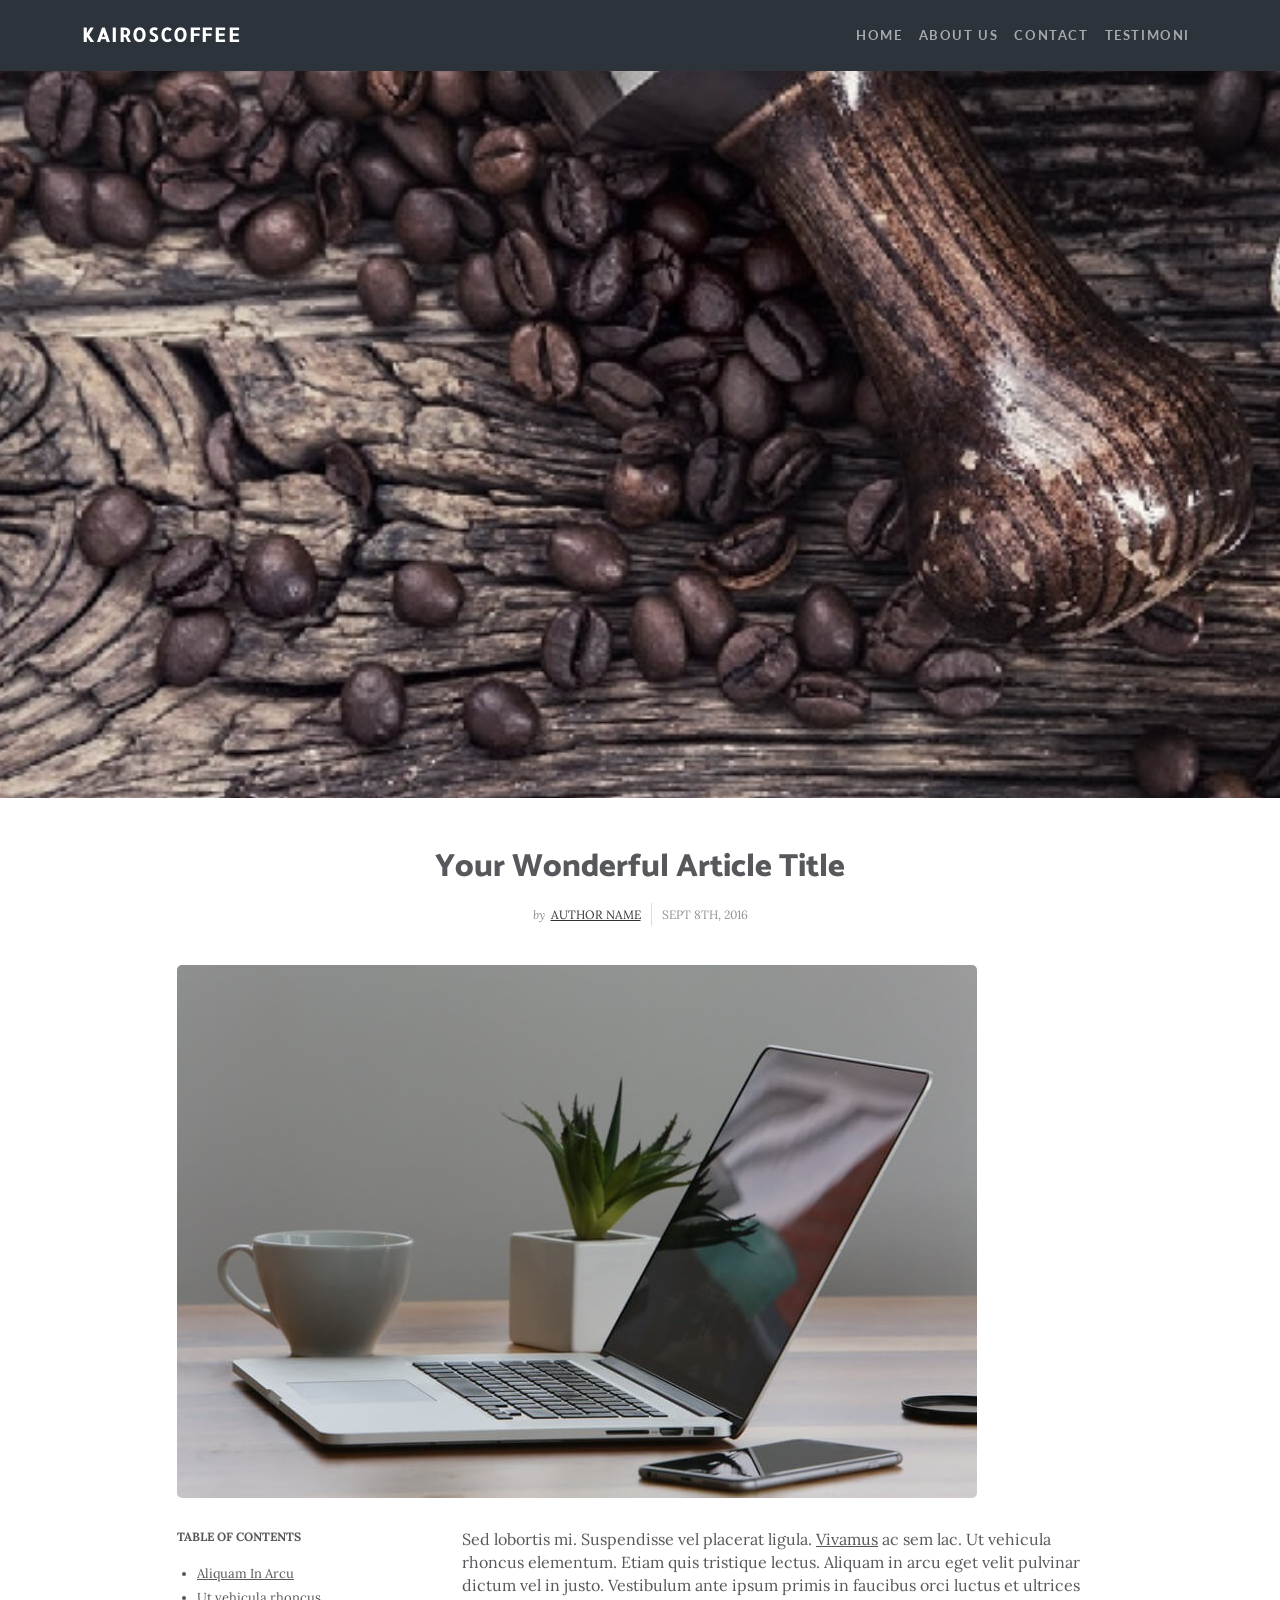
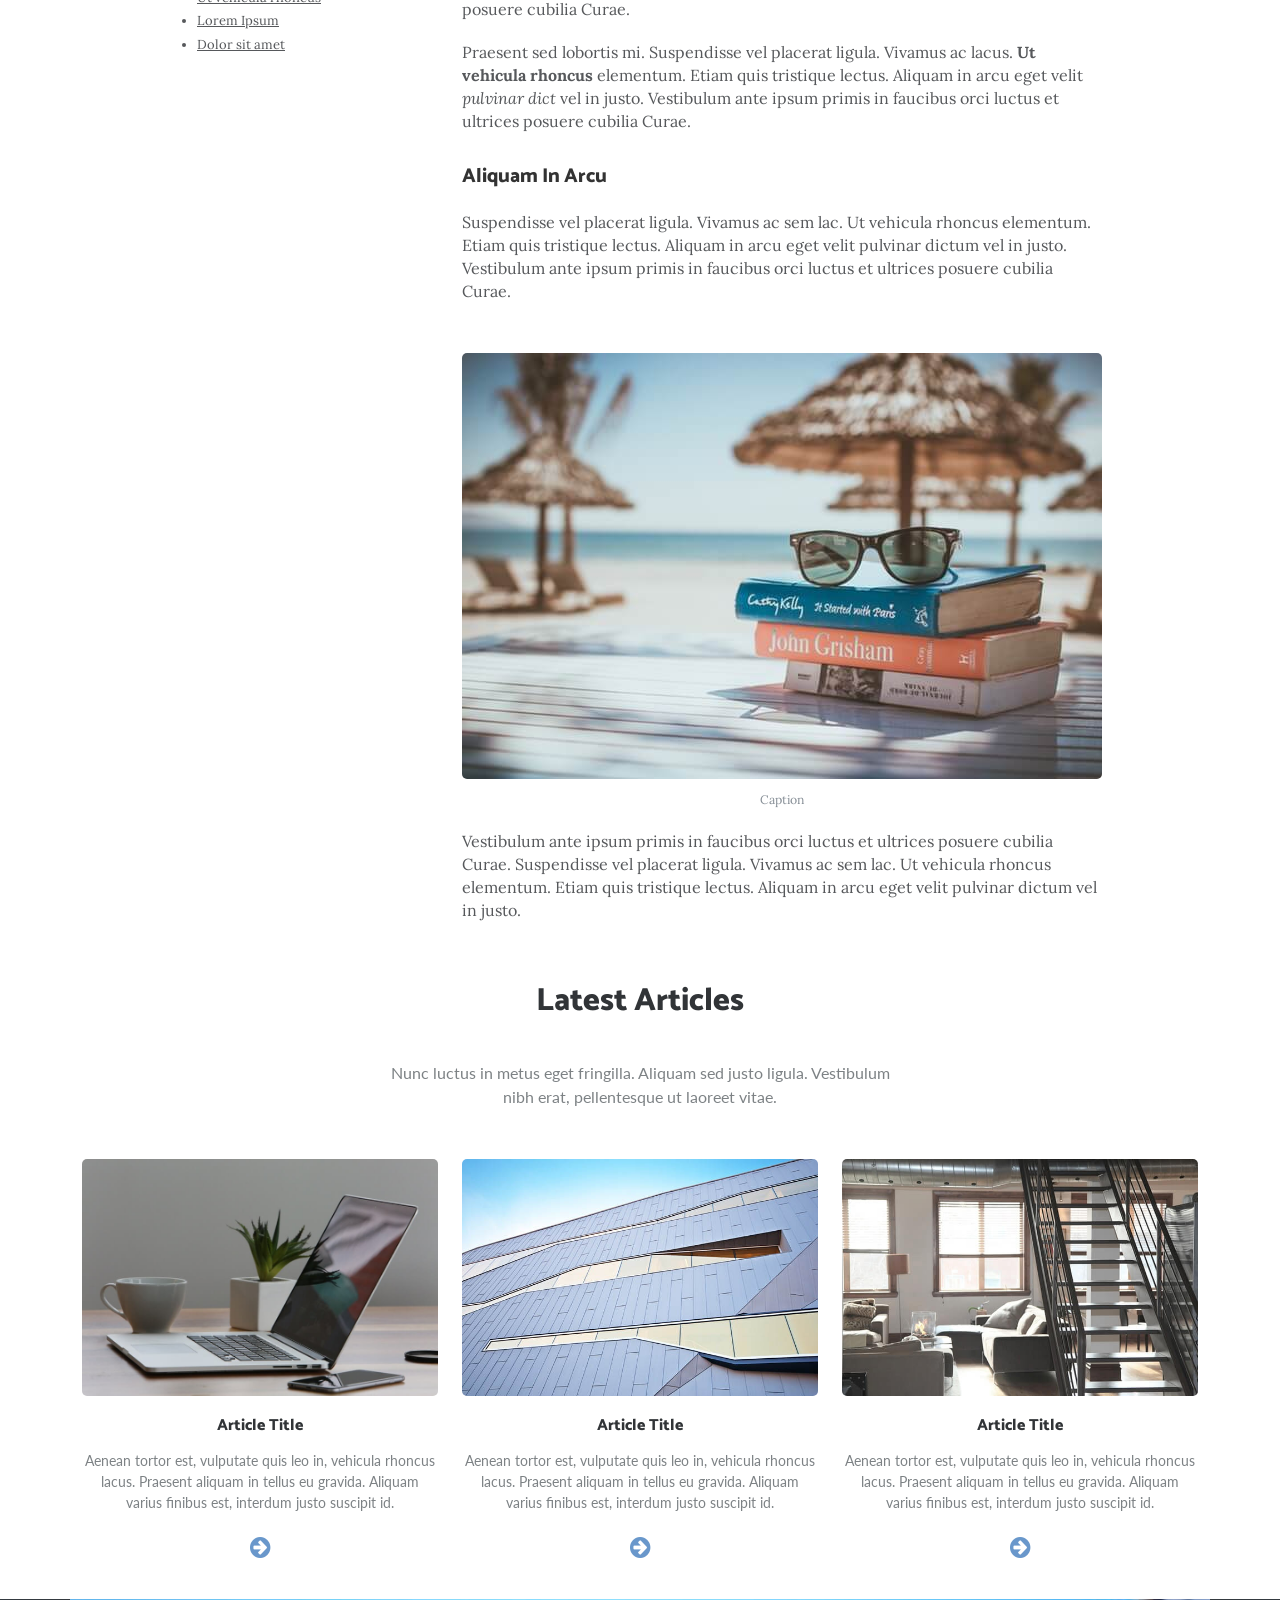
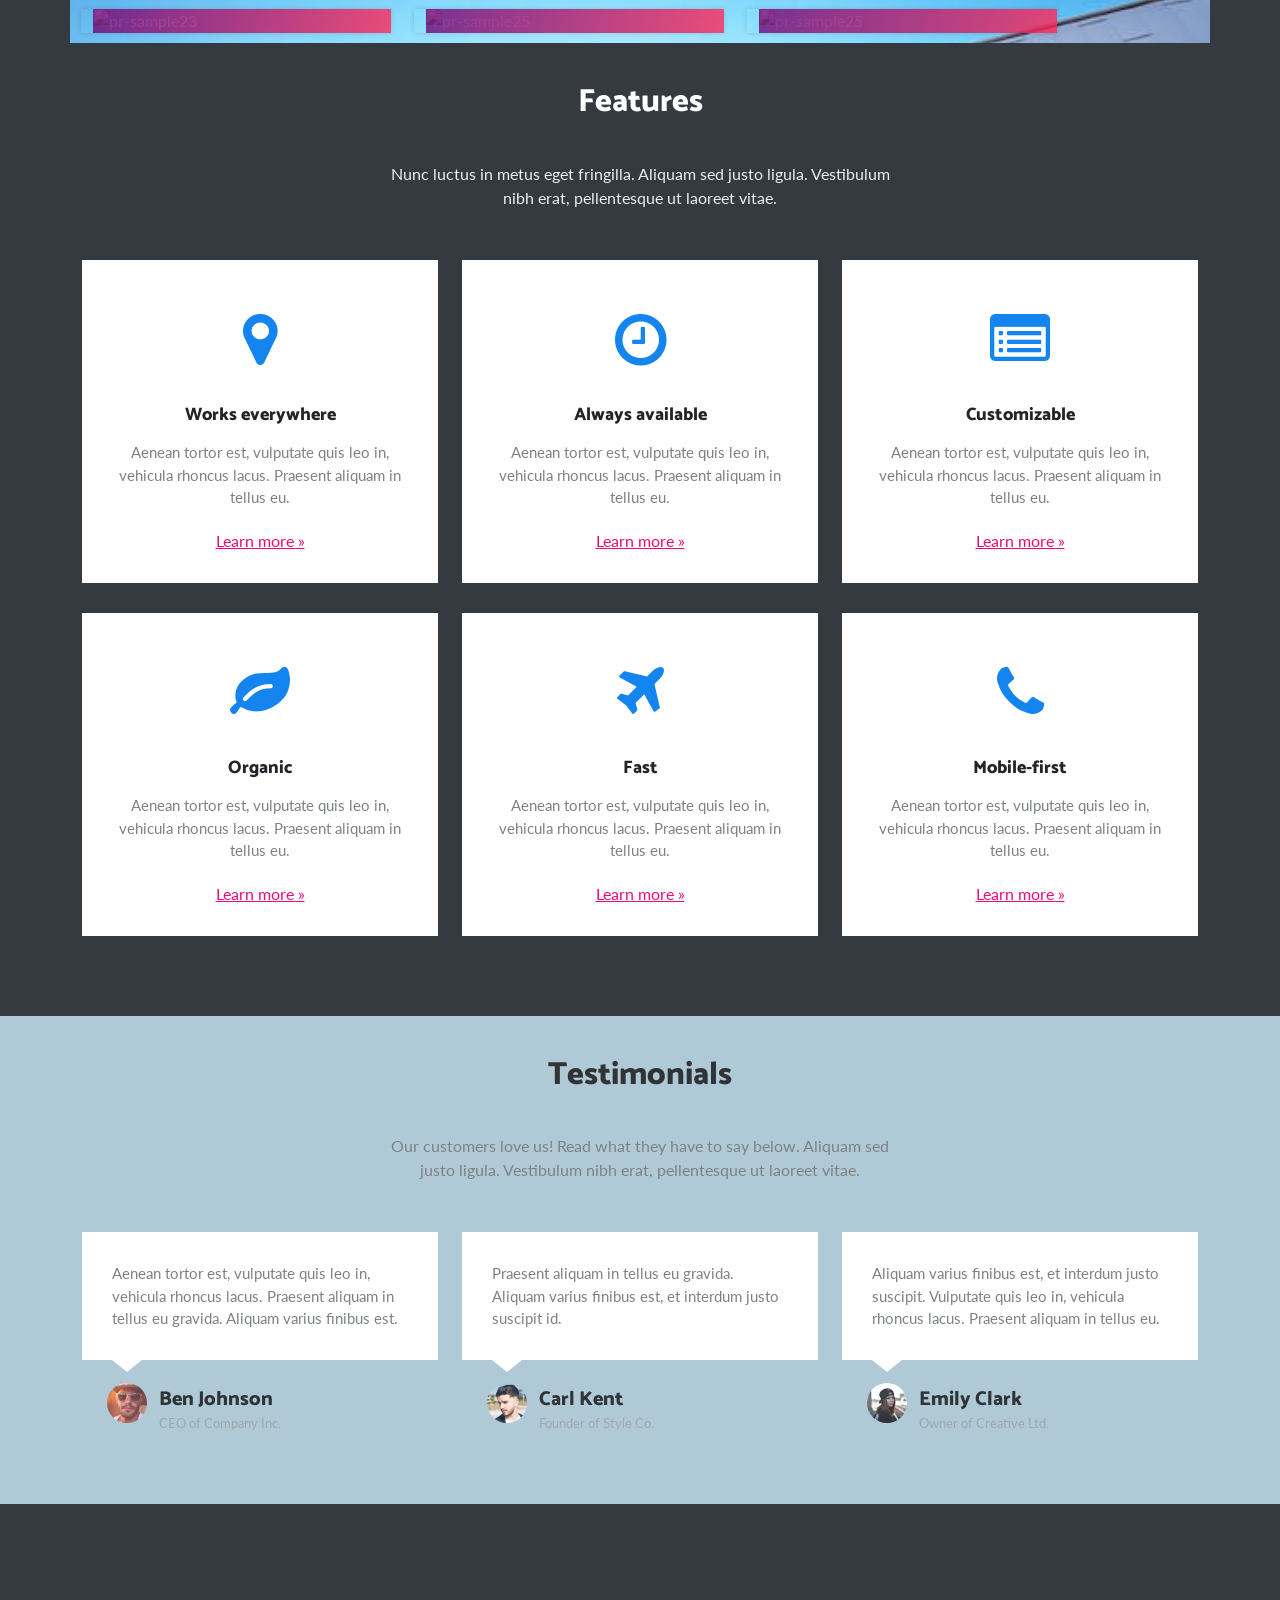
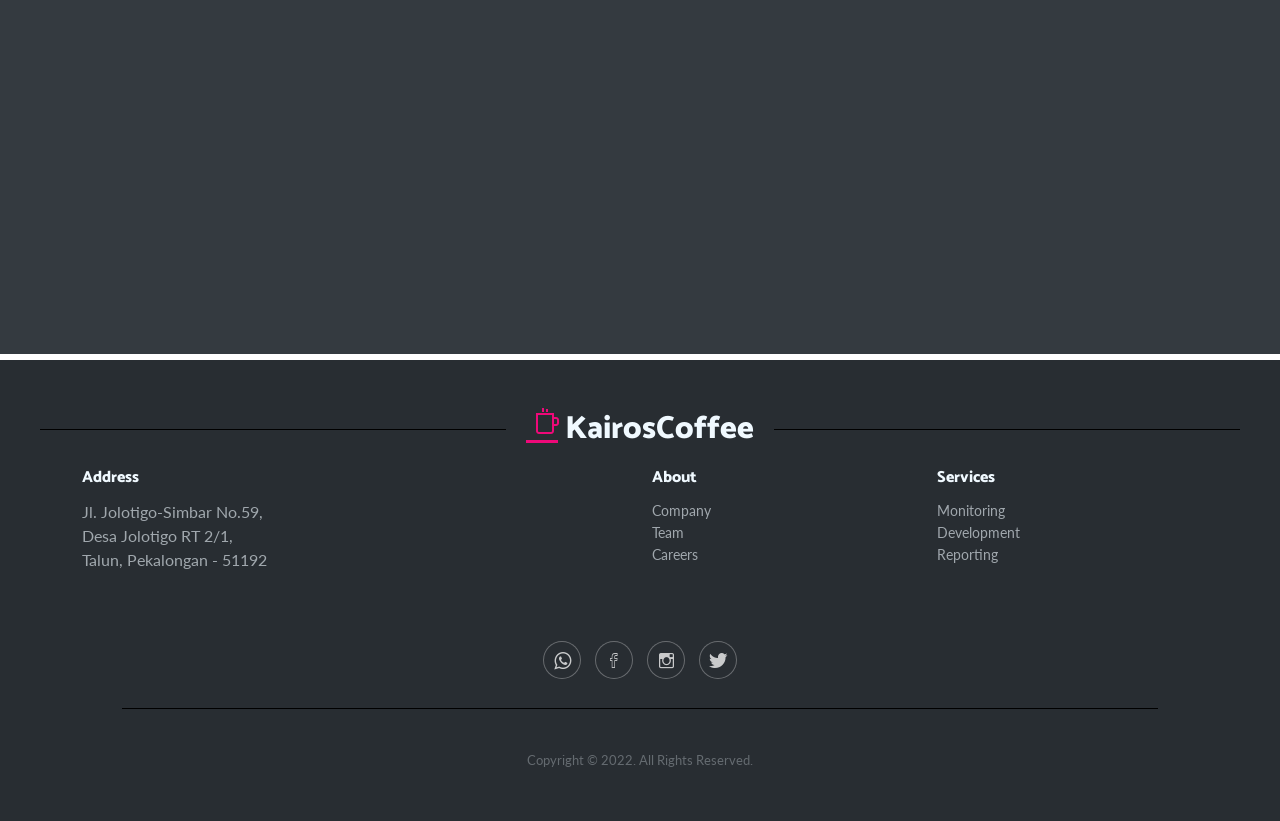
==== commit 96b3bd9c: "add sec" ====
--- a/index.html
+++ b/index.html
@@ -37,14 +37,14 @@
     <link rel="stylesheet" href="assets/css/Testimonials.css">
 </head>
 
-<body style="background: rgb(52,58,64);"><a class="cd-top js-cd-top cd-top--fade-out cd-top--show" style="background-image: url(&quot;assets/img/cd-top-arrow.svg&quot;);" href="#0">Top</a>
+<body style="background: rgb(52,58,64);"><a class="cd-top js-cd-top cd-top--fade-out cd-top--show" style="background-image: url(&quot;assets/img/cd-top-arrow.svg&quot;);color: rgb(193,161,49);" href="#0">Top</a>
     <nav class="navbar navbar-dark navbar-expand-lg fixed-top bg-dark navbar-custom" style="filter: contrast(110%);">
         <div class="container"><a class="navbar-brand" href="#" style="font-family: 'Allerta Stencil', sans-serif;font-size: 19px;">KairosCoffee</a><button data-bs-toggle="collapse" class="navbar-toggler" data-bs-target="#navbarResponsive" style="width: 42px;height: 36px;"><span class="visually-hidden">Toggle navigation</span><span class="navbar-toggler-icon" style="width: 17px;height: 23px;color: rgba(245,240,240,0.81);"></span></button>
             <div class="collapse navbar-collapse" id="navbarResponsive">
                 <ul class="navbar-nav ms-auto">
                     <li class="nav-item"><a class="nav-link" href="#">home</a></li>
                     <li class="nav-item"><a class="nav-link" href="#">about us</a></li>
-                    <li class="nav-item"><a class="nav-link" href="#">contact</a></li>
+                    <li class="nav-item"><a class="nav-link" href="#Contact">contact</a></li>
                     <li class="nav-item"><a class="nav-link" href="#Testimonials">Testimoni</a></li>
                 </ul>
             </div>
@@ -239,6 +239,7 @@
             </div>
         </div>
     </section>
+    <section class="visible map-clean"><iframe class="bg-dark" allowfullscreen="" frameborder="0" src="https://www.google.com/maps/embed/v1/view?key=AIzaSyC_47Ord2J5u18NIYXDZqNcKP98BVbLUH4&amp;center=-7.0756125%2C109.7450469&amp;zoom=19&amp;maptype=satellite" id="Contact" width="100%" height="450"></iframe></section>
     <div class="footer-dark">
         <div style="text-align:center;">
             <h2 class="divider-style" style="margin-top:0px;"><span style="background-color:rgb(40, 45, 50);"><a href="#"><i class="la la-coffee"></i></a>&nbsp;KairosCoffee</span></h2>
@@ -247,8 +248,8 @@
             <div class="container">
                 <div class="row" style="margin-top:20px;">
                     <div class="col-md-6 item text" style="margin-bottom:0px;">
-                        <h3>Antariksh</h3>
-                        <p>“The day satellite stops functioning forever; so many works will get missing forever!”<br>We make sure that it never happens.</p>
+                        <h3>Address</h3>
+                        <p>Jl. Jolotigo-Simbar No.59,<br>Desa Jolotigo RT 2/1,<br>Talun, Pekalongan - 51192</p>
                     </div>
                     <div class="col-sm-6 col-md-3 item">
                         <h3>About</h3>
@@ -267,7 +268,7 @@
                         </ul>
                     </div>
                 </div>
-                <div class="col item social" style="margin-top: 70px;"><a href="#"><i class="fa fa-google"></i></a><a href="#"><i class="icon ion-social-twitter"></i></a><a href="#"><i class="icon ion-social-github"></i></a><a href="#"><i class="icon ion-social-linkedin"></i></a></div>
+                <div class="col item social" style="margin-top: 70px;"><a href="#"><i class="fa fa-whatsapp"></i></a><a href="#"><i class="icon ion-social-facebook-outline"></i></a><a href="#"><i class="icon ion-social-instagram-outline"></i></a><a href="#"><i class="icon ion-social-twitter"></i></a></div>
                 <div style="text-align:center;margin-top:-40px;">
                     <h2 class="divider-style"></h2>
                 </div>
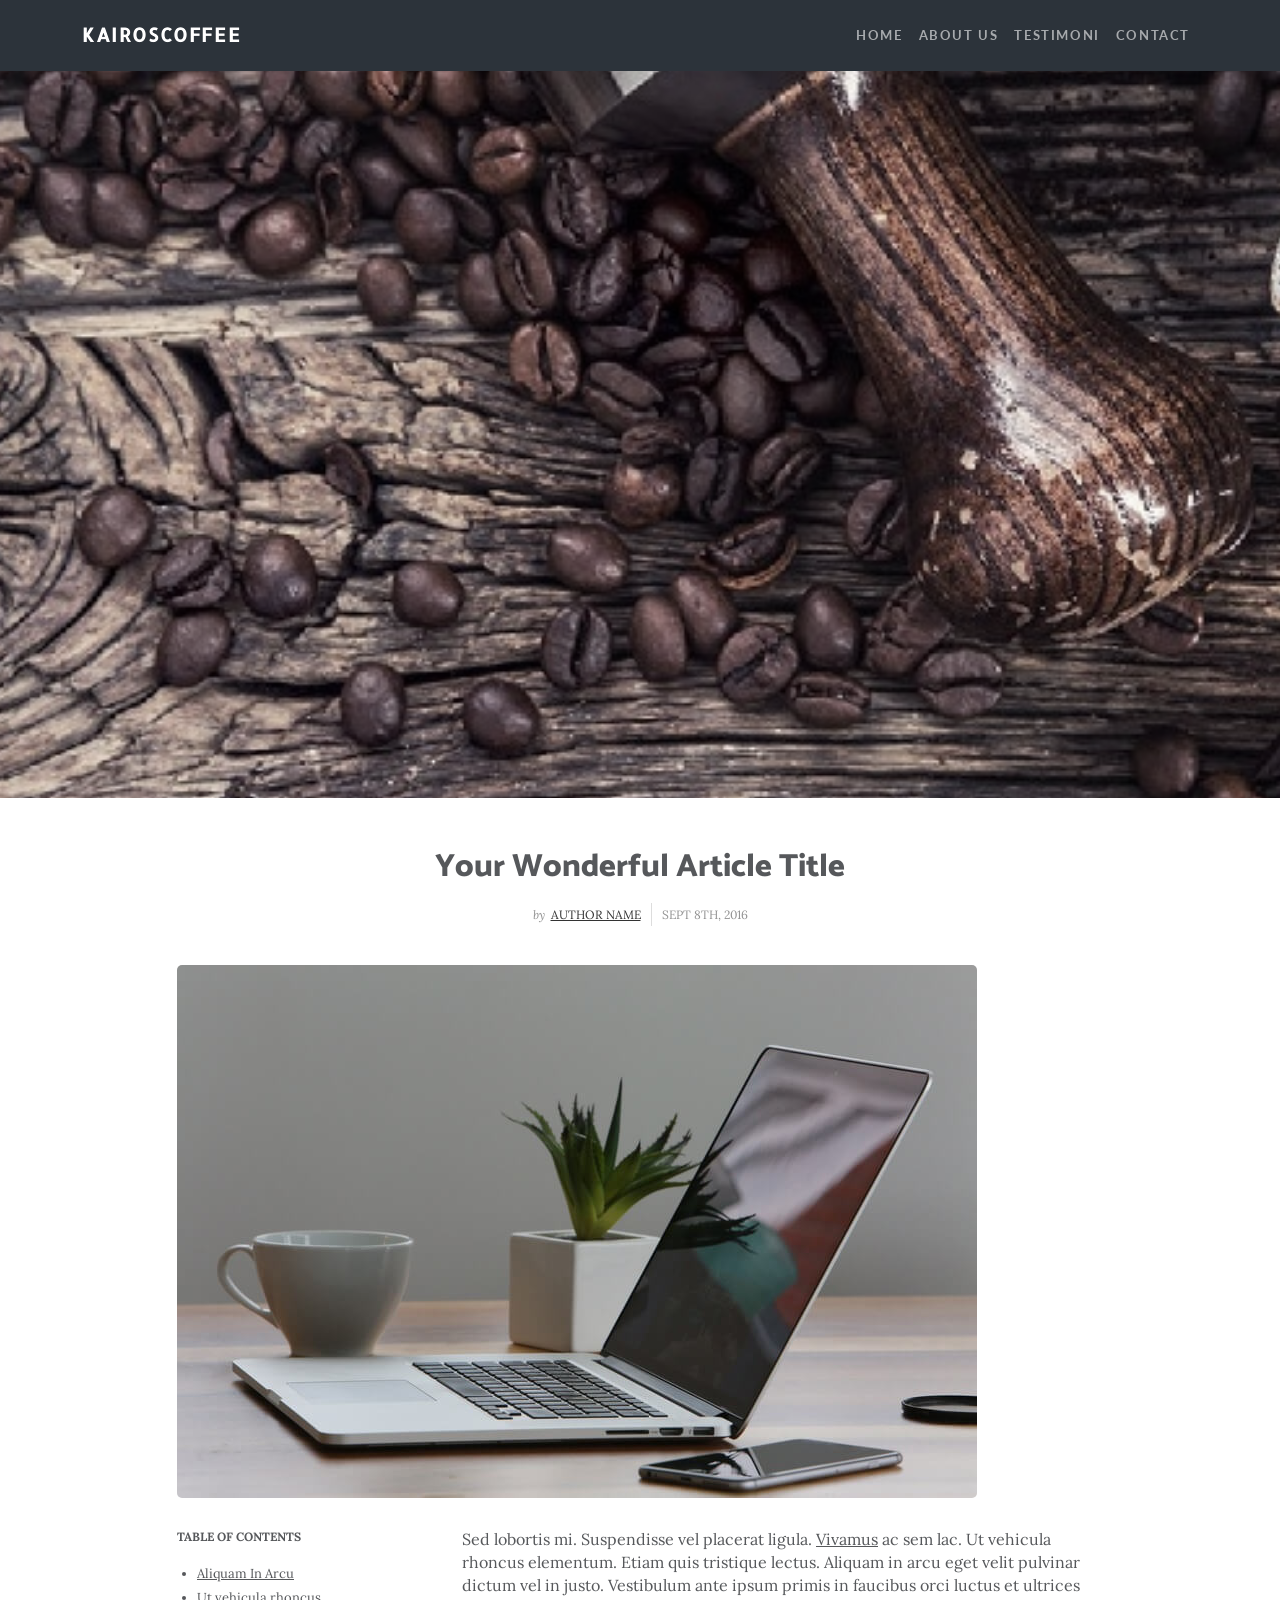
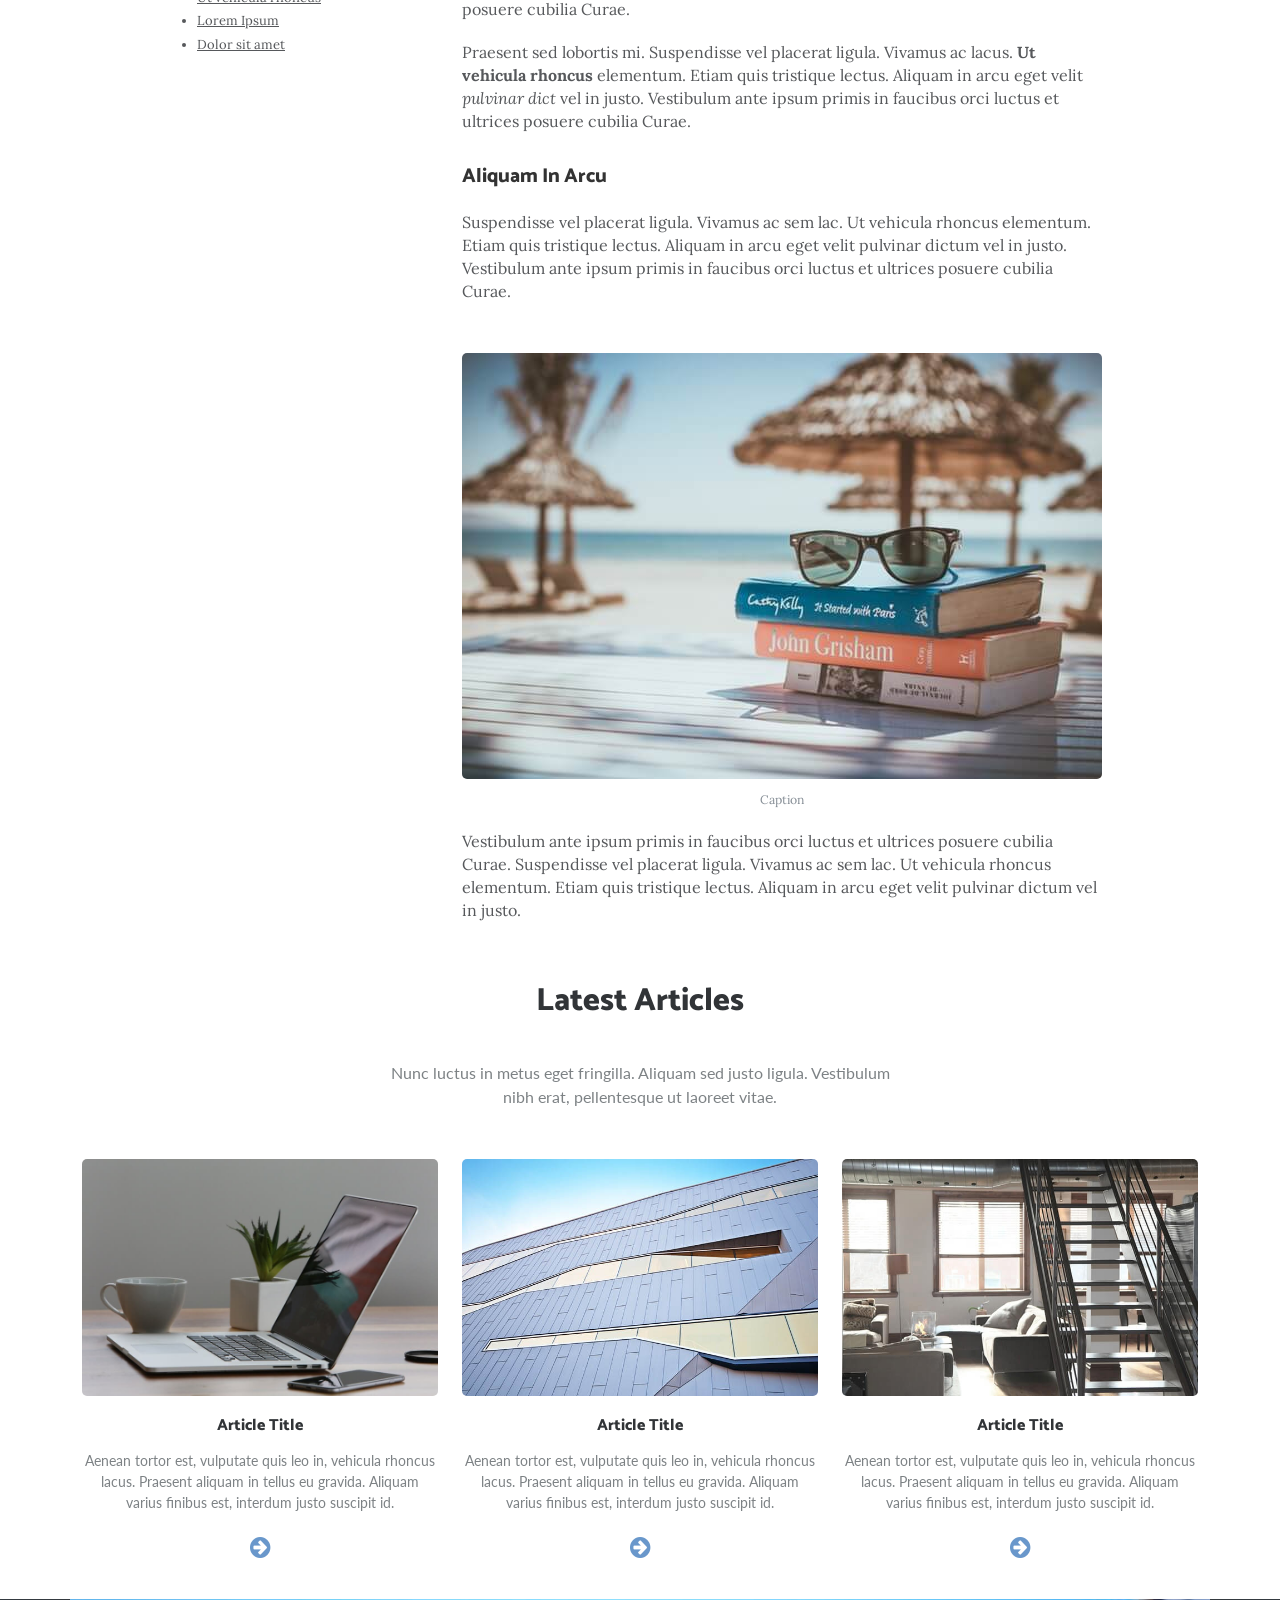
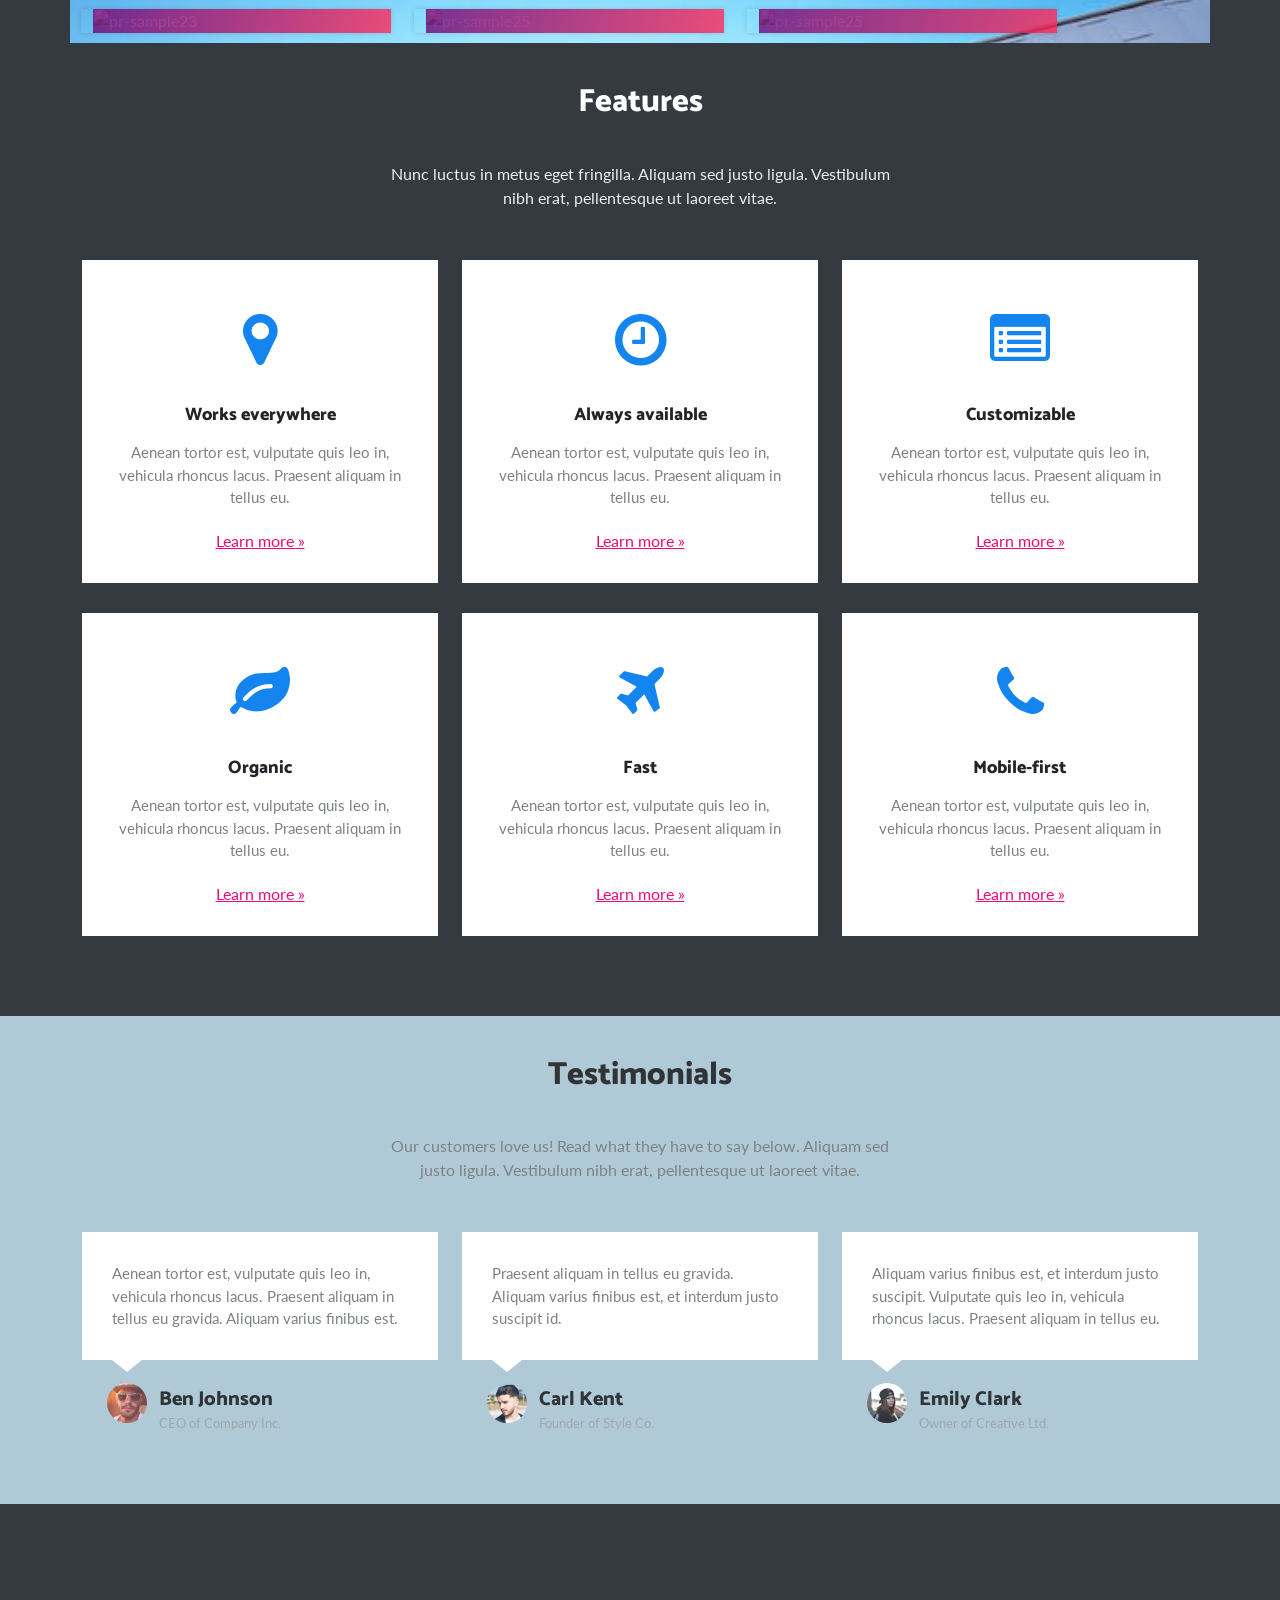
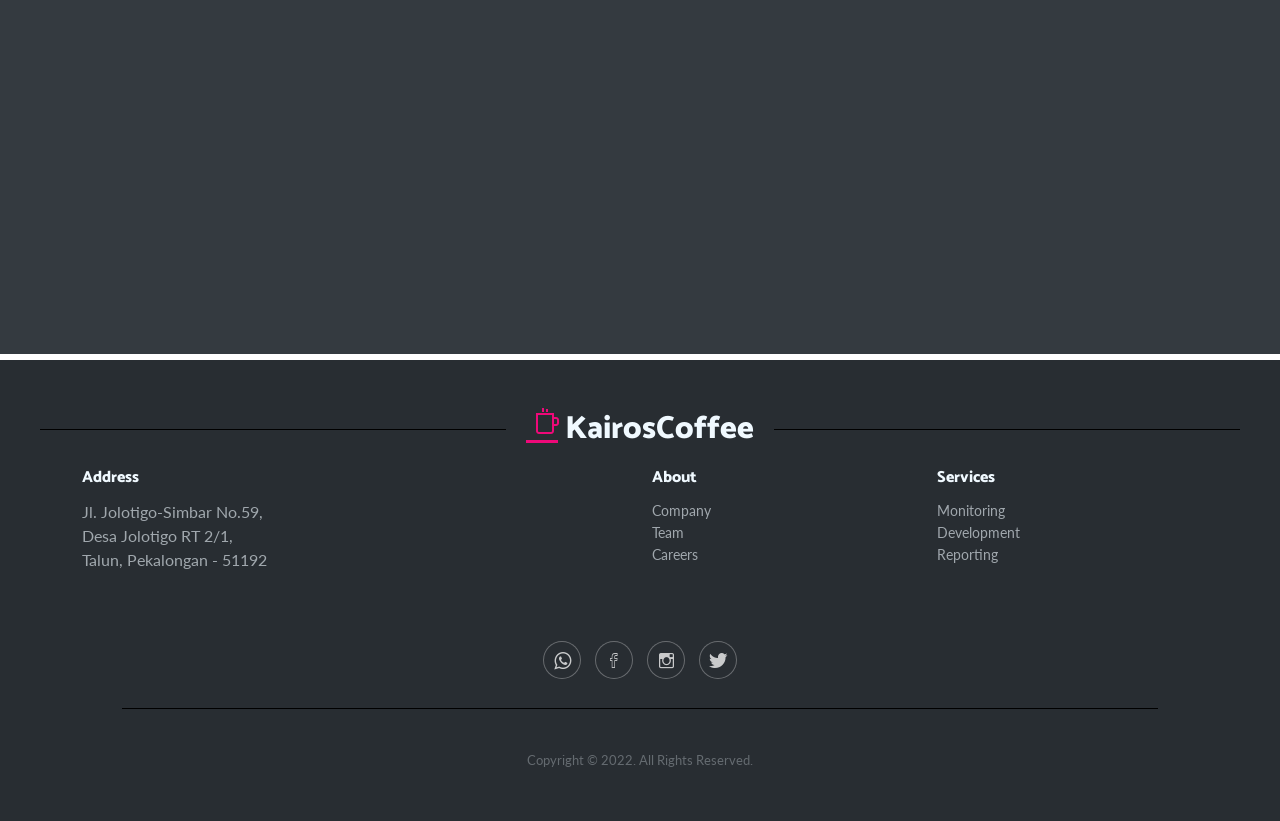
==== commit 4c0e5c8e: "modified" ====
--- a/index.html
+++ b/index.html
@@ -42,15 +42,15 @@
         <div class="container"><a class="navbar-brand" href="#" style="font-family: 'Allerta Stencil', sans-serif;font-size: 19px;">KairosCoffee</a><button data-bs-toggle="collapse" class="navbar-toggler" data-bs-target="#navbarResponsive" style="width: 42px;height: 36px;"><span class="visually-hidden">Toggle navigation</span><span class="navbar-toggler-icon" style="width: 17px;height: 23px;color: rgba(245,240,240,0.81);"></span></button>
             <div class="collapse navbar-collapse" id="navbarResponsive">
                 <ul class="navbar-nav ms-auto">
-                    <li class="nav-item"><a class="nav-link" href="#">home</a></li>
+                    <li class="nav-item"><a class="nav-link" href="#" data-bs-target="#Home">home</a></li>
                     <li class="nav-item"><a class="nav-link" href="#">about us</a></li>
-                    <li class="nav-item"><a class="nav-link" href="#Contact">contact</a></li>
                     <li class="nav-item"><a class="nav-link" href="#Testimonials">Testimoni</a></li>
+                    <li class="nav-item"><a class="nav-link" href="#Contact" data-bs-target="#Contact">contact</a></li>
                 </ul>
             </div>
         </div>
     </nav>
-    <section style="margin-top: 68px;height: 100%;">
+    <section id="Home" style="margin-top: 68px;height: 100%;">
         <div data-bss-parallax-bg="true" style="height: 730px;background: url(&quot;assets/img/banner.jpg&quot;) top / cover;transform: perspective(0px) translate(0px) scale(1);filter: blur(0px) grayscale(0%) saturate(52%);"></div>
         <section class="article-dual-column">
             <div class="container">
@@ -268,7 +268,7 @@
                         </ul>
                     </div>
                 </div>
-                <div class="col item social" style="margin-top: 70px;"><a href="#"><i class="fa fa-whatsapp"></i></a><a href="#"><i class="icon ion-social-facebook-outline"></i></a><a href="#"><i class="icon ion-social-instagram-outline"></i></a><a href="#"><i class="icon ion-social-twitter"></i></a></div>
+                <div class="col item social" style="margin-top: 70px;"><a href="https://api.whatsapp.com/send/?phone=6282134256108&amp;text=Halo+saya+mendapatkan+kontak+ini+dari+website+kairos.com&amp;type=phone_number&amp;app_absent=0"><i class="fa fa-whatsapp"></i></a><a href="https://web.facebook.com/KairosCoffee.official" target="_parent"><i class="icon ion-social-facebook-outline"></i></a><a href="#"><i class="icon ion-social-instagram-outline"></i></a><a href="#"><i class="icon ion-social-twitter"></i></a></div>
                 <div style="text-align:center;margin-top:-40px;">
                     <h2 class="divider-style"></h2>
                 </div>
